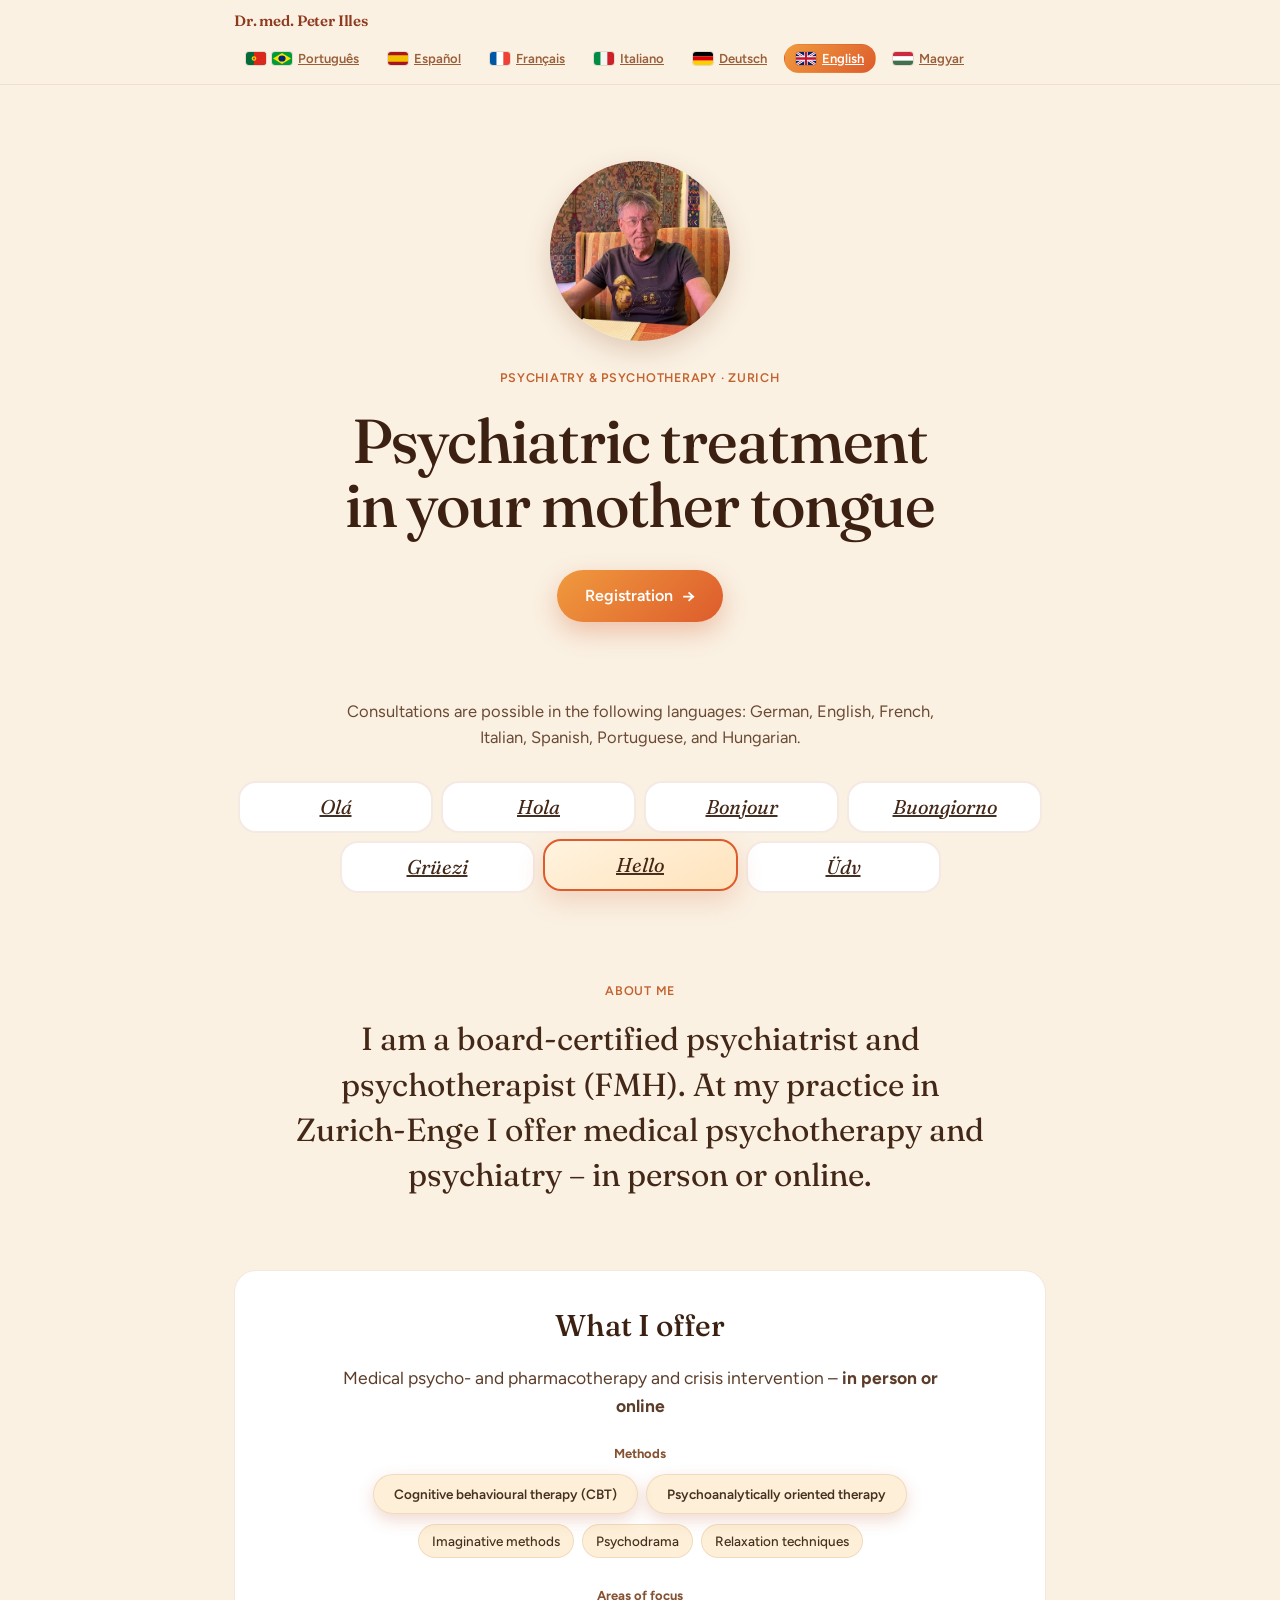
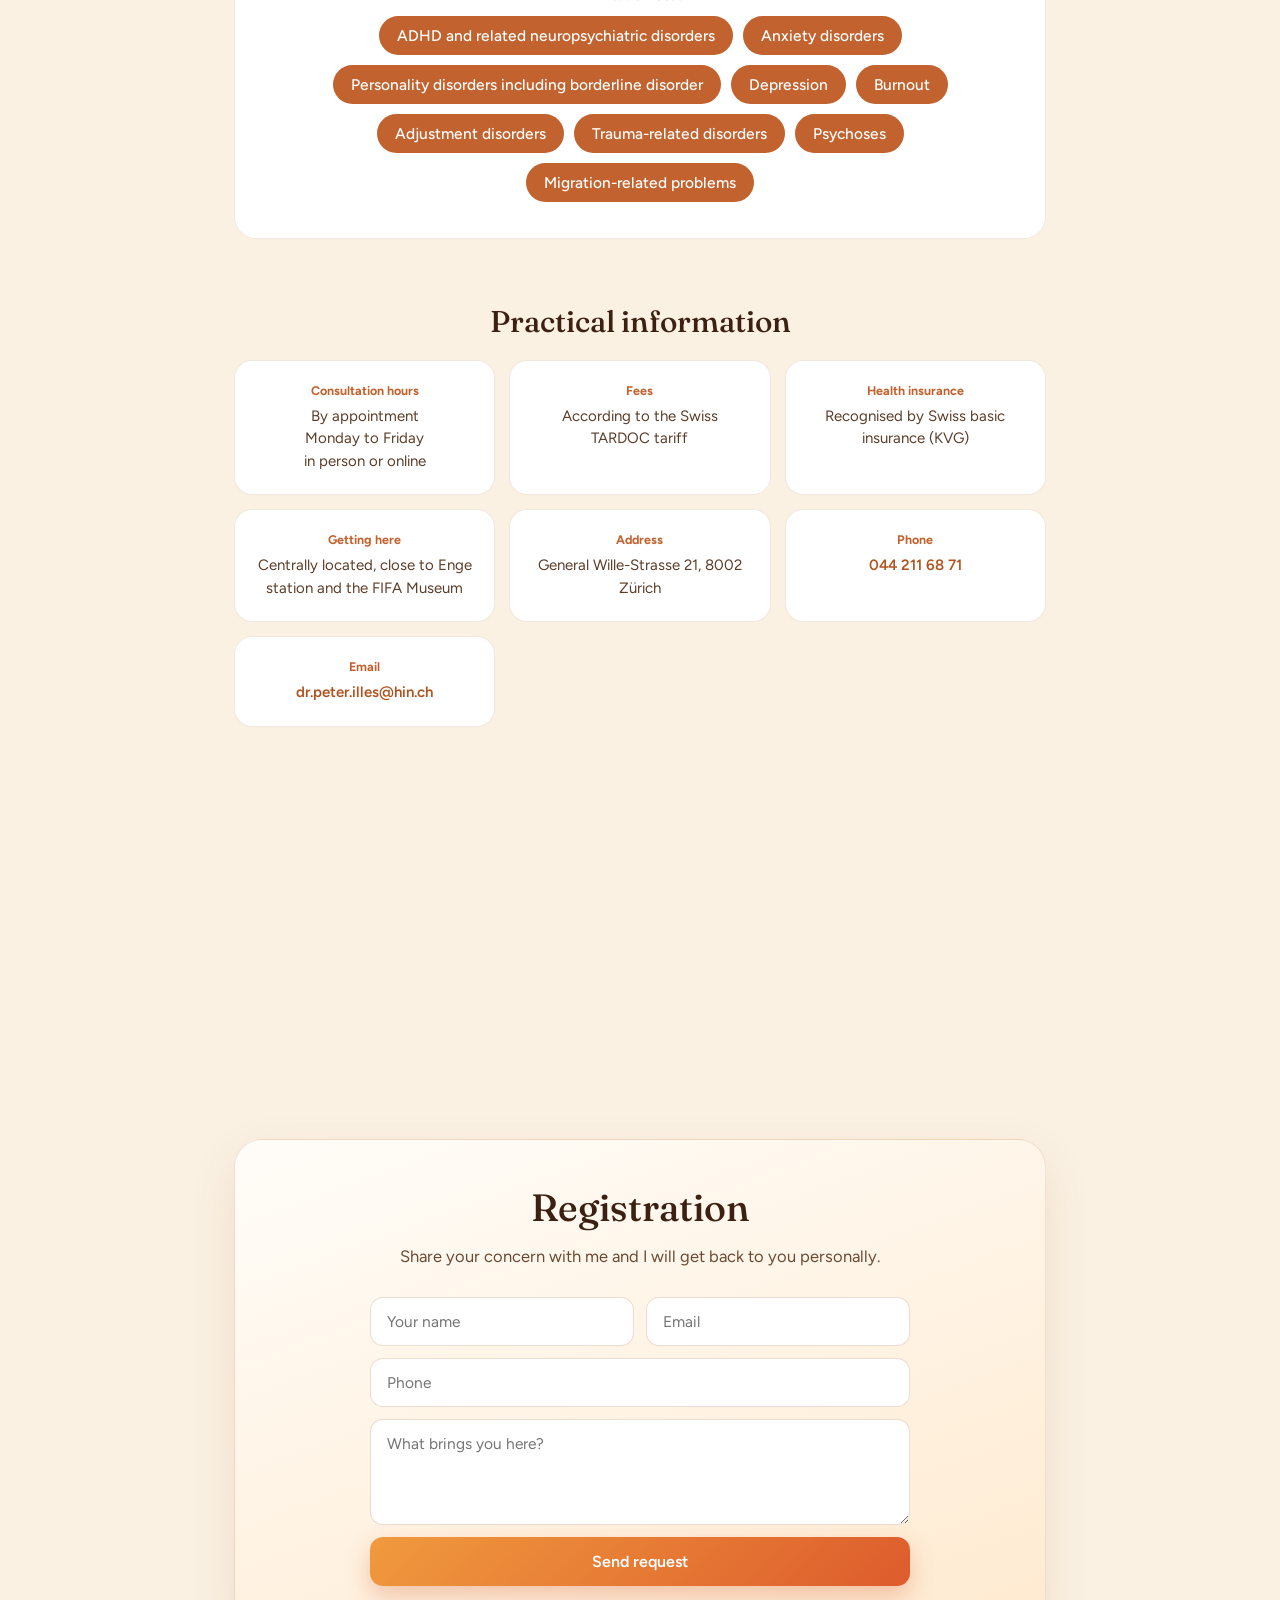
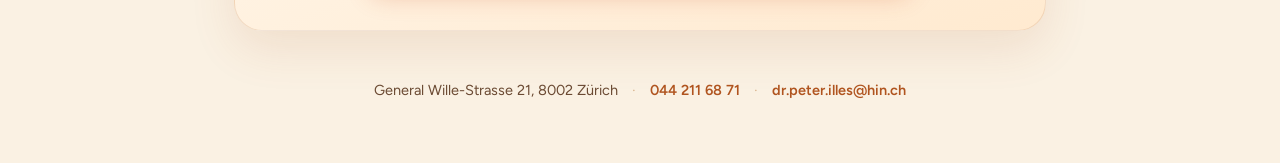
==== en/index.html @ 08ae9ef4 ""Mein Angebot" heading: use same style as "Praktische Informationen" Co-Authored-By: Claude Sonnet 5" ====
<!DOCTYPE html>
<html lang="en">
<head>
  <meta charset="utf-8">
  <meta name="viewport" content="width=device-width, initial-scale=1">
  <title>Dr. med. Peter Illes – Psychiatrist in Zurich | Psychiatry & Psychotherapy</title>
  <meta name="description" content="Dr. med. Peter Illes, board-certified psychiatrist (FMH) in Zurich. In-person or online consultations, in seven languages.">
  <meta name="robots" content="index, follow">
  <link rel="canonical" href="https://peterilles.info/en/">

  <!-- hreflang alternates -->
  <link rel="alternate" hreflang="de" href="https://peterilles.info/">
  <link rel="alternate" hreflang="en" href="https://peterilles.info/en/">
  <link rel="alternate" hreflang="fr" href="https://peterilles.info/fr/">
  <link rel="alternate" hreflang="it" href="https://peterilles.info/it/">
  <link rel="alternate" hreflang="es" href="https://peterilles.info/es/">
  <link rel="alternate" hreflang="pt" href="https://peterilles.info/pt/">
  <link rel="alternate" hreflang="hu" href="https://peterilles.info/hu/">
  <link rel="alternate" hreflang="x-default" href="https://peterilles.info/">

  <!-- Open Graph -->
  <meta property="og:type" content="website">
  <meta property="og:title" content="Dr. med. Peter Illes – Psychiatrist in Zurich">
  <meta property="og:description" content="Psychiatry & psychotherapy in 7 languages. General Wille-Strasse 21, 8002 Zurich.">
  <meta property="og:url" content="https://peterilles.info/en/">
  <meta property="og:locale" content="en_US">

  <!-- Fonts -->
  <link rel="preconnect" href="https://fonts.googleapis.com">
  <link rel="preconnect" href="https://fonts.gstatic.com" crossorigin>
  <link href="https://fonts.googleapis.com/css2?family=Figtree:wght@400;500;600;700&family=Fraunces:opsz,ital,wght@9..144,0,400;9..144,0,500;9..144,0,600;9..144,1,400&display=swap" rel="stylesheet">

  <style>@keyframes floatUp{0%{opacity:0;transform:translateY(14px)}to{opacity:1;transform:translateY(0)}}*,::after,::before{box-sizing:border-box}body{margin:0;font-family:"Figtree",system-ui,sans-serif;color:#46301f;background:#faf1e3;min-height:100vh;-webkit-font-smoothing:antialiased}::selection{background:#f6c56a;color:#4a2410}a{color:inherit}button{font-family:inherit}#nav{position:sticky;top:0;z-index:20;background:rgba(250,241,227,.86);backdrop-filter:blur(10px);border-bottom:1px solid rgba(180,110,60,.14)}#nav-inner,main{max-width:860px;margin:0 auto}#nav-inner,.pill{align-items:center}#nav-inner{padding:11px 24px;display:flex;justify-content:space-between;gap:14px;flex-wrap:wrap}#hero h1,#langs-intro h2,#nav-name{font-family:"Fraunces",Georgia,serif}#nav-name{font-weight:600;font-size:15px;color:#8e3a1e;letter-spacing:-.01em}#lang-pills{display:flex;flex-wrap:wrap;gap:5px}.pill{display:inline-flex;gap:6px;cursor:pointer;font-size:13px;font-weight:600;padding:6px 11px;border-radius:999px;border:1.5px solid transparent;transition:all .2s;background:0 0;color:#9a5e38}.pill.active{background:linear-gradient(135deg,#f09a3e,#dd5c2c);color:#fff}.pill svg{border-radius:3px;box-shadow:0 0 0 1px rgba(0,0,0,.1);flex:none}main{padding:0 24px}#hero{padding:76px 0 44px;text-align:center;animation:floatUp .7s ease both}#hero-portrait{width:180px;height:180px;border-radius:50%;object-fit:cover;object-position:center 28%;margin:0 auto 26px;display:block;box-shadow:0 10px 26px rgba(140,70,30,.22)}#hero-kicker{display:inline-block;font-size:12.5px;font-weight:600;letter-spacing:.06em;text-transform:uppercase;color:#c2622e;margin-bottom:24px}#hero h1,#langs-intro h2{font-weight:500;color:#3c2113}#hero h1{font-size:clamp(36px,5.4vw,62px);line-height:1.04;letter-spacing:-.018em;margin:0 auto 32px;max-width:15ch;text-wrap:balance}#hero-cta{display:inline-flex;align-items:center;gap:9px;background:linear-gradient(135deg,#f09a3e,#dd5c2c);color:#fff;font-weight:600;font-size:16px;text-decoration:none;padding:15px 28px;border-radius:999px;box-shadow:0 10px 26px rgba(210,90,44,.32)}#langs-section{padding:32px 0}#langs-intro{text-align:center;max-width:38em;margin:0 auto 30px}#langs-intro h2{font-size:clamp(26px,3.4vw,38px);margin:0 0 12px}#langs-intro p{font-size:16.5px;line-height:1.6;color:#6b4a33;margin:0}#lang-cards,.lang-card{display:flex;justify-content:center}#lang-cards{flex-wrap:wrap;gap:8px}.lang-card{font-family:inherit;cursor:pointer;flex-direction:column;align-items:center;gap:6px;padding:14px 6px;border-radius:18px;transition:all .22s;background:#fff;border:2px solid rgba(180,110,60,.14);width:calc(25% - 8px);min-width:110px}.lang-card.active{background:linear-gradient(155deg,#fff3df,#ffe3bc);border:2px solid #dd5c2c;box-shadow:0 10px 26px rgba(210,90,44,.2);transform:translateY(-2px)}#approach p,.lang-card-hello{font-family:"Fraunces",Georgia,serif;font-weight:400;color:#432717}.lang-card-hello{font-style:italic;font-size:20px;line-height:1}#approach{padding:48px 0;text-align:center}#approach-kicker{font-size:12.5px;font-weight:600;letter-spacing:.06em;text-transform:uppercase;color:#c2622e;margin-bottom:18px}#approach p{font-size:clamp(22px,3vw,32px);line-height:1.42;margin:0 auto;max-width:22em;text-wrap:pretty}#offer{padding:24px 0}#offer-box{background:#fff;border:1px solid rgba(180,110,60,.16);border-radius:22px;padding:36px;text-align:center}#offer-kicker{font-family:"Fraunces",Georgia,serif;font-size:clamp(22px,2.8vw,30px);font-weight:500;color:#3c2113;margin:0 0 20px}#contact-box>p,#offer-body{font-size:17.5px;line-height:1.6;color:#5c3d29;margin:0 auto 26px;max-width:34em}#methods-title{font-size:13px;font-weight:700;color:#875233;margin-bottom:13px}#methods-list{display:flex;flex-direction:column;gap:10px;align-items:center}.methods-primary-row,.methods-secondary-row{display:flex;flex-wrap:wrap;gap:8px;justify-content:center}.method-tag,.method-tag-primary{font-size:13.5px;font-weight:500;background:#f7cd8652;border:1px solid rgba(180,110,60,.16);padding:8px 13px;border-radius:999px}.method-tag-primary{font-weight:600;padding:11px 20px;box-shadow:0 6px 16px rgba(190,80,40,.22)}#focus{padding:24px 0}#focus h2{font-size:clamp(22px,2.8vw,30px);margin:0 0 18px;text-align:center}#focus-list{display:flex;flex-wrap:wrap;gap:10px;justify-content:center}.focus-tag{font-size:15.5px;font-weight:500;color:#fff;background:#c2622e;padding:10px 18px;border-radius:999px}#practical{padding:40px 0 24px}#contact-box h2,#focus h2,#practical h2{font-family:"Fraunces",Georgia,serif;font-weight:500;color:#3c2113}#practical h2{font-size:clamp(22px,2.8vw,30px);margin:0 0 20px;text-align:center}#practical-grid{display:grid;grid-template-columns:repeat(auto-fit,minmax(210px,1fr));gap:14px}.info-card{background:#fff;border:1px solid rgba(180,110,60,.16);border-radius:18px;padding:22px;text-align:center}.info-label{font-size:12.5px;font-weight:700;color:#c2622e;margin-bottom:7px}.info-value{font-size:15px;line-height:1.5;color:#5c3d29}#contact{padding:44px 0 30px;scroll-margin-top:60px}#contact-box{background:linear-gradient(160deg,#fffdf9,#ffead0);border:1px solid rgba(180,110,60,.18);border-radius:28px;padding:44px;box-shadow:0 18px 46px rgba(170,90,45,.12);text-align:center}#contact-box h2{font-size:clamp(26px,3.4vw,38px);margin:0 0 12px}#contact-box>p{font-size:16.5px;color:#6b4a33;margin:0 auto 28px;max-width:32em}#contact-form{display:grid;grid-template-columns:1fr 1fr;gap:12px;max-width:540px;margin:0 auto;text-align:left}#contact-form input,#contact-form textarea{font-family:inherit;font-size:15.5px;color:#46301f;background:#fff;border:1.5px solid rgba(180,110,60,.24);border-radius:13px;padding:14px 16px;outline:0;transition:border-color .2s}#contact-form input:focus,#contact-form textarea:focus{border-color:#dd5c2c}#contact-form input[name=phone],#contact-form textarea,#form-note{grid-column:1/-1}#contact-form textarea{resize:vertical}#contact-form button{grid-column:1/-1;font-family:inherit;font-weight:600;font-size:16px;color:#fff;background:linear-gradient(135deg,#f09a3e,#dd5c2c);border:0;border-radius:13px;padding:15px;cursor:pointer;box-shadow:0 10px 24px rgba(210,90,44,.3);transition:opacity .2s}#contact-form button:hover{opacity:.88}#form-note{font-size:12.5px;color:#a4673f;line-height:1.45;text-align:center}@media (max-width:640px){#contact-box{padding:28px 20px}#contact-form{grid-template-columns:1fr}}footer{padding:20px 0 64px;display:flex;flex-wrap:wrap;gap:14px;justify-content:center;align-items:center}footer a,footer span{font-size:14.5px;color:#6b4a33}footer .dot{color:#d8b48e}footer a{color:#b0541f;text-decoration:none;font-weight:600}#focus-title{font-family:inherit;font-size:13px;font-weight:700;color:#875233;margin:30px 0 13px}</style>

  <script type="application/ld+json">{"@context":"https://schema.org","@type":"Physician","@id":"https://peterilles.info/#physician","name":"Dr. med. Peter Illes","medicalSpecialty":"https://schema.org/Psychiatric","url":"https://peterilles.info/en/","image":"https://peterilles.info/dr-illes-portrait.webp","telephone":"+41442116871","email":"mailto:dr.peter.illes@hin.ch","address":{"@type":"PostalAddress","streetAddress":"General Wille-Strasse 21","postalCode":"8002","addressLocality":"Zürich","addressCountry":"CH"},"geo":{"@type":"GeoCoordinates","latitude":47.36374597116766,"longitude":8.529243776901245},"hasMap":"https://www.google.com/maps/search/?api=1&query=General+Wille-Strasse+21%2C+8002+Z%C3%BCrich","availableLanguage":["German","English","French","Italian","Spanish","Portuguese","Hungarian"]}</script>
</head>
<body>

<!-- STICKY NAV -->
<div id="nav">
  <div id="nav-inner">
    <div id="nav-name">Dr. med. Peter Illes</div>
    <nav id="lang-pills" aria-label="language"><a class="pill" href="/" aria-label="Deutsch"><svg width="20" height="13" xmlns="http://www.w3.org/2000/svg" preserveAspectRatio="none" viewBox="0 0 3 2"><rect y="0" width="3" height="0.667" fill="#000000"/><rect y="0.667" width="3" height="0.667" fill="#DD0000"/><rect y="1.333" width="3" height="0.667" fill="#FFCE00"/></svg> Deutsch</a><a class="pill active" href="/en/" aria-label="English"><svg width="20" height="13" xmlns="http://www.w3.org/2000/svg" preserveAspectRatio="none" viewBox="0 0 60 30"><rect width="60" height="30" fill="#012169"/><path d="M0,0 L60,30 M60,0 L0,30" stroke="#fff" stroke-width="6"/><path d="M0,0 L60,30 M60,0 L0,30" stroke="#C8102E" stroke-width="2"/><path d="M30,0 V30 M0,15 H60" stroke="#fff" stroke-width="10"/><path d="M30,0 V30 M0,15 H60" stroke="#C8102E" stroke-width="6"/></svg> English</a><a class="pill" href="/fr/" aria-label="Français"><svg width="20" height="13" xmlns="http://www.w3.org/2000/svg" preserveAspectRatio="none" viewBox="0 0 3 2"><rect x="0" width="1" height="2" fill="#0055A4"/><rect x="1" width="1" height="2" fill="#FFFFFF"/><rect x="2" width="1" height="2" fill="#EF4135"/></svg> Français</a><a class="pill" href="/it/" aria-label="Italiano"><svg width="20" height="13" xmlns="http://www.w3.org/2000/svg" preserveAspectRatio="none" viewBox="0 0 3 2"><rect x="0" width="1" height="2" fill="#008C45"/><rect x="1" width="1" height="2" fill="#F4F5F0"/><rect x="2" width="1" height="2" fill="#CD212A"/></svg> Italiano</a><a class="pill" href="/es/" aria-label="Español"><svg width="20" height="13" xmlns="http://www.w3.org/2000/svg" preserveAspectRatio="none" viewBox="0 0 3 2"><rect width="3" height="2" fill="#AA151B"/><rect y="0.5" width="3" height="1" fill="#F1BF00"/></svg> Español</a><a class="pill" href="/pt/" aria-label="Português"><svg width="20" height="13" xmlns="http://www.w3.org/2000/svg" preserveAspectRatio="none" viewBox="0 0 60 40"><rect width="60" height="40" fill="#046A38"/><rect x="24" width="36" height="40" fill="#DA291C"/><circle cx="24" cy="20" r="7" fill="#FFD100"/><circle cx="24" cy="20" r="3.2" fill="#DA291C"/></svg> Português</a><a class="pill" href="/hu/" aria-label="Magyar"><svg width="20" height="13" xmlns="http://www.w3.org/2000/svg" preserveAspectRatio="none" viewBox="0 0 3 2"><rect y="0" width="3" height="0.667" fill="#CD2A3E"/><rect y="0.667" width="3" height="0.667" fill="#FFFFFF"/><rect y="1.333" width="3" height="0.667" fill="#436F4D"/></svg> Magyar</a></nav>
  </div>
</div>

<main>
  <!-- HERO -->
  <section id="hero">
    <img id="hero-portrait" src="/dr-illes-portrait.webp" alt="Dr. med. Peter Illes" width="180" height="180" fetchpriority="high" decoding="async">
    <div id="hero-kicker">Psychiatry & Psychotherapy · Zurich</div>
    <h1 id="hero-lead">Psychiatric treatment in your mother tongue</h1>
    <a href="#contact" id="hero-cta">Registration <span style="font-size:18px">→</span></a>
  </section>

  <!-- LANGUAGE USP -->
  <section id="langs-section">
    <div id="langs-intro">
      <p id="langs-body">Consultations are possible in the following languages: German, English, French, Italian, Spanish, Portuguese, and Hungarian.</p>
    </div>
    <div id="lang-cards"><a class="lang-card" href="/" aria-label="Deutsch"><span class="lang-card-hello">Grüezi</span></a><a class="lang-card active" href="/en/" aria-label="English"><span class="lang-card-hello">Hello</span></a><a class="lang-card" href="/fr/" aria-label="Français"><span class="lang-card-hello">Bonjour</span></a><a class="lang-card" href="/it/" aria-label="Italiano"><span class="lang-card-hello">Buongiorno</span></a><a class="lang-card" href="/es/" aria-label="Español"><span class="lang-card-hello">Hola</span></a><a class="lang-card" href="/pt/" aria-label="Português"><span class="lang-card-hello">Olá</span></a><a class="lang-card" href="/hu/" aria-label="Magyar"><span class="lang-card-hello">Üdv</span></a></div>
  </section>

  <!-- APPROACH -->
  <section id="approach">
    <h2 id="approach-kicker">About me</h2>
    <p id="approach-body">I am a board-certified psychiatrist and psychotherapist (FMH). At my practice in Zurich-Enge I offer medical psychotherapy and psychiatry – in person or online.</p>
  </section>

  <!-- OFFER -->
  <section id="offer">
    <div id="offer-box">
      <h2 id="offer-kicker">What I offer</h2>
      <p id="offer-body">Medical psycho- and pharmacotherapy and crisis intervention – <strong>in person or online</strong></p>
      <div id="methods-title">Methods</div>
      <div id="methods-list"><div class="methods-primary-row"><span class="method-tag-primary">Cognitive behavioural therapy (CBT)</span><span class="method-tag-primary">Psychoanalytically oriented therapy</span></div><div class="methods-secondary-row"><span class="method-tag">Imaginative methods</span><span class="method-tag">Psychodrama</span><span class="method-tag">Relaxation techniques</span></div></div>
      <h3 id="focus-title">Areas of focus</h3>
      <div id="focus-list"><span class="focus-tag">ADHD and related neuropsychiatric disorders</span><span class="focus-tag">Anxiety disorders</span><span class="focus-tag">Personality disorders including borderline disorder</span><span class="focus-tag">Depression</span><span class="focus-tag">Burnout</span><span class="focus-tag">Adjustment disorders</span><span class="focus-tag">Trauma-related disorders</span><span class="focus-tag">Psychoses</span><span class="focus-tag">Migration-related problems</span></div>
    </div>
  </section>

  <!-- PRACTICAL -->
  <section id="practical">
    <h2 id="practical-title">Practical information</h2>
    <div id="practical-grid">
      <div class="info-card"><div class="info-label" id="hours-label">Consultation hours</div><div class="info-value" id="hours-value">By appointment<br>Monday to Friday<br>in person or online</div></div>
      <div class="info-card"><div class="info-label" id="fees-label">Fees</div><div class="info-value" id="fees-value">According to the Swiss TARDOC tariff</div></div>
      <div class="info-card"><div class="info-label" id="insurance-label">Health insurance</div><div class="info-value" id="insurance-value">Recognised by Swiss basic insurance (KVG)</div></div>
      <div class="info-card"><div class="info-label" id="access-label">Getting here</div><div class="info-value" id="access-value">Centrally located, close to Enge station and the FIFA Museum</div></div>
      <div class="info-card"><div class="info-label" id="address-label">Address</div><div class="info-value" id="address-value">General Wille-Strasse 21, 8002 Zürich</div></div>
      <div class="info-card"><div class="info-label" id="tel-label">Phone</div><div class="info-value"><a href="tel:+41442116871" style="color:#B0541F;font-weight:600;text-decoration:none;">044 211 68 71</a></div></div>
      <div class="info-card"><div class="info-label" id="email-label">Email</div><div class="info-value"><a href="mailto:dr.peter.illes@hin.ch" style="color:#B0541F;font-weight:600;text-decoration:none;">dr.peter.illes@hin.ch</a></div></div>
    </div>
    <div id="maps-container">
      <iframe
        src="https://www.google.com/maps/embed?pb=!1m18!1m12!1m3!1d2703.6177281093!2d8.529243776901244!3d47.36374597116766!2m3!1f0!2f0!3f0!3m2!1i1024!2i768!4f13.1!3m3!1m2!1s0x479aa0b48cf09d8b%3A0x2b2e5c6c2d6b8e2a!2sGeneral+Wille-Strasse+21%2C+8002+Z%C3%BCrich!5e0!3m2!1sde!2sch!4v1700000000000!5m2!1sde!2sch"
        width="100%" height="320" style="border:0; border-radius:18px; margin-top:20px;" allowfullscreen="" loading="lazy" referrerpolicy="no-referrer-when-downgrade">
      </iframe>
    </div>
  </section>

  <!-- CONTACT -->
  <section id="contact">
    <div id="contact-box">
      <h2 id="contact-title">Registration</h2>
      <p id="contact-body">Share your concern with me and I will get back to you personally.</p>
      <form id="contact-form">
        <input name="name" required id="f-name" placeholder="Your name">
        <input name="email" type="email" required id="f-email" placeholder="Email">
        <input name="phone" id="f-phone" placeholder="Phone">
        <textarea name="concern" rows="4" id="f-concern" placeholder="What brings you here?"></textarea>
        <button type="submit" id="f-submit">Send request</button>
      </form>
      <div id="form-thanks" style="display:none; padding:24px 0; font-family:'Fraunces',Georgia,serif; font-size:22px; color:#3C2113; font-weight:500;"></div>
    </div>
  </section>

  <!-- FOOTER -->
  <footer>
    <span>General Wille-Strasse 21, 8002 Zürich</span>
    <span class="dot">·</span>
    <a href="tel:+41442116871">044 211 68 71</a>
    <span class="dot">·</span>
    <a href="mailto:dr.peter.illes@hin.ch">dr.peter.illes@hin.ch</a>
  </footer>
</main>

<script>const contact={name:"Dr. med. Peter Illes",address1:"General Wille-Strasse 21",address2:"8002 Zürich",tel:"044 211 68 71",email:"dr.peter.illes@hin.ch"},langs=[{code:"pt",label:"Português",hello:"Olá",extraFlag:"pt-br"},{code:"es",label:"Español",hello:"Hola"},{code:"fr",label:"Français",hello:"Bonjour"},{code:"it",label:"Italiano",hello:"Buongiorno"},{code:"de",label:"Deutsch",hello:"Grüezi"},{code:"en",label:"English",hello:"Hello"},{code:"hu",label:"Magyar",hello:"Üdv"}],langUrls={de:"/",en:"/en/",fr:"/fr/",it:"/it/",es:"/es/",pt:"/pt/",hu:"/hu/"},t={pt:{kicker:"Psiquiatria & Psicoterapia · Zurique",heroLead:"Tratamento psiquiátrico na sua língua materna",langsBody:"As consultas são possíveis nas seguintes línguas: alemão, inglês, francês, italiano, espanhol, português e húngaro.",approachTitle:"Sobre mim",approachBody:"Sou médico especialista FMH em psiquiatria e psicoterapia. No meu consultório em Zurique-Enge ofereço psicoterapia médica e psiquiatria – presencialmente ou online.",offerTitle:"O que ofereço",offerBody:"Psicoterapia médica, farmacoterapia e intervenção em crise – <strong>presencialmente ou online</strong>",methodsTitle:"Métodos",methodsPrimary:["Terapia cognitivo-comportamental (TCC)","Terapia de orientação psicanalítica"],methods:["Métodos imaginativos","Psicodrama","Técnicas de relaxamento"],focusTitle:"Áreas de foco",focus:["PHDA e perturbações neuropsiquiátricas relacionadas","Perturbações de ansiedade","Perturbações de personalidade incluindo perturbação borderline","Depressão","Burnout","Perturbações de adaptação","Perturbações relacionadas com trauma","Psicoses","Problemas relacionados com a migração"],practicalTitle:"Informações práticas",hoursLabel:"Horário de consulta",hoursValue:"Mediante marcação<br>segunda a sexta-feira<br>presencialmente ou online",feesLabel:"Honorários",feesValue:"Segundo a tarifa suíça TARDOC",insuranceLabel:"Seguro de saúde",insuranceValue:"Reconhecido pelo seguro básico suíço (LAMal/KVG)",accessLabel:"Como chegar",accessValue:"Localização central, perto da estação de Enge e do Museu FIFA",addressLabel:"Endereço",addressValue:"General Wille-Strasse 21, 8002 Zürich",contactTitle:"Inscrição",contactBody:"Partilhe comigo a sua situação e responderei pessoalmente.",telLabel:"Telefone",emailLabel:"E-mail",fName:"O seu nome",fEmail:"E-mail",fPhone:"Telefone",fConcern:"O que o traz aqui?",fSubmit:"Enviar pedido",fThanks:"Obrigado! Responderei pessoalmente em breve."},es:{kicker:"Psiquiatría & Psicoterapia · Zúrich",heroLead:"Tratamiento psiquiátrico en su lengua materna",langsBody:"Las consultas son posibles en los siguientes idiomas: alemán, inglés, francés, italiano, español, portugués y húngaro.",approachTitle:"Sobre mí",approachBody:"Soy médico especialista FMH en psiquiatría y psicoterapia. En mi consulta en Zúrich-Enge ofrezco psicoterapia médica y psiquiatría, de forma presencial o en línea.",offerTitle:"Lo que ofrezco",offerBody:"Psicoterapia médica, farmacoterapia e intervención en crisis – <strong>en consulta o en línea</strong>",methodsTitle:"Métodos",methodsPrimary:["Terapia cognitivo-conductual (TCC)","Terapia de orientación psicoanalítica"],methods:["Métodos imaginativos","Psicodrama","Técnicas de relajación"],focusTitle:"Áreas de enfoque",focus:["TDAH y trastornos neuropsiquiátricos relacionados","Trastornos de ansiedad","Trastornos de personalidad incluido el trastorno límite","Depresión","Burnout","Trastornos adaptativos","Trastornos relacionados con el trauma","Psicosis","Problemas relacionados con la migración"],practicalTitle:"Información práctica",hoursLabel:"Horario de consulta",hoursValue:"Con cita previa<br>lunes a viernes<br>en consulta o en línea",feesLabel:"Honorarios",feesValue:"Según la tarifa suiza TARDOC",insuranceLabel:"Seguro médico",insuranceValue:"Reconocido por el seguro básico suizo (LAMal/KVG)",accessLabel:"Cómo llegar",accessValue:"Ubicación céntrica, cerca de la estación de Enge y del Museo FIFA",addressLabel:"Dirección",addressValue:"General Wille-Strasse 21, 8002 Zürich",contactTitle:"Inscripción",contactBody:"Comparta conmigo su consulta y le responderé personalmente.",telLabel:"Teléfono",emailLabel:"Correo electrónico",fName:"Tu nombre",fEmail:"Correo electrónico",fPhone:"Teléfono",fConcern:"¿Qué le trae aquí?",fSubmit:"Enviar solicitud",fThanks:"¡Gracias! Le responderé personalmente en breve."},fr:{kicker:"Psychiatrie & Psychothérapie · Zurich",heroLead:"Traitement psychiatrique dans votre langue maternelle",langsBody:"Les consultations sont possibles dans les langues suivantes : allemand, anglais, français, italien, espagnol, portugais et hongrois.",approachTitle:"À propos de moi",approachBody:"Je suis médecin spécialiste FMH en psychiatrie et psychothérapie. Dans mon cabinet à Zurich-Enge, je propose de la psychothérapie médicale et de la psychiatrie – en cabinet ou en ligne.",offerTitle:"Ce que je propose",offerBody:"Psychothérapie médicale, pharmacothérapie et intervention de crise – <strong>en cabinet ou en ligne</strong>",methodsTitle:"Méthodes",methodsPrimary:["Thérapie cognitivo-comportementale (TCC)","Thérapie d'orientation psychanalytique"],methods:["Méthodes imaginatives","Psychodrame","Techniques de relaxation"],focusTitle:"Domaines de spécialité",focus:["TDAH et troubles neuropsychiatriques associés","Troubles anxieux","Troubles de la personnalité dont trouble borderline","Dépression","Burn-out","Troubles de l'adaptation","Troubles liés au trauma","Psychoses","Problèmes liés à la migration"],practicalTitle:"Informations pratiques",hoursLabel:"Heures de consultation",hoursValue:"Sur rendez-vous<br>du lundi au vendredi<br>en cabinet ou en ligne",feesLabel:"Honoraires",feesValue:"Selon le tarif suisse TARDOC",insuranceLabel:"Assurance maladie",insuranceValue:"Reconnu par l'assurance de base suisse (LAMal/KVG)",accessLabel:"Accès",accessValue:"Situation centrale, à proximité de la gare d'Enge et du Musée FIFA",addressLabel:"Adresse",addressValue:"General Wille-Strasse 21, 8002 Zürich",contactTitle:"Inscription",contactBody:"Faites-moi part de votre demande et je vous répondrai personnellement.",telLabel:"Téléphone",emailLabel:"E-mail",fName:"Votre nom",fEmail:"E-mail",fPhone:"Téléphone",fConcern:"Qu'est-ce qui vous amène ?",fSubmit:"Envoyer la demande",fThanks:"Merci ! Je vous répondrai personnellement dans les meilleurs délais."},it:{kicker:"Psichiatria & Psicoterapia · Zurigo",heroLead:"Trattamento psichiatrico nella sua lingua madre",langsBody:"Le consultazioni sono possibili nelle seguenti lingue: tedesco, inglese, francese, italiano, spagnolo, portoghese e ungherese.",approachTitle:"Chi sono",approachBody:"Sono medico specialista FMH in psichiatria e psicoterapia. Nel mio studio a Zurigo-Enge offro psicoterapia medica e psichiatria – in studio o online.",offerTitle:"Cosa offro",offerBody:"Psicoterapia medica, farmacoterapia e intervento in situazioni di crisi – <strong>in studio o online</strong>",methodsTitle:"Metodi",methodsPrimary:["Terapia cognitivo-comportamentale (TCC)","Terapia a orientamento psicoanalitico"],methods:["Metodi immaginativi","Psicodramma","Tecniche di rilassamento"],focusTitle:"Aree di specializzazione",focus:["ADHD e disturbi neuropsichiatrici correlati","Disturbi d'ansia","Disturbi di personalità incluso il disturbo borderline","Depressione","Burnout","Disturbi dell'adattamento","Disturbi correlati al trauma","Psicosi","Problemi legati alla migrazione"],practicalTitle:"Informazioni pratiche",hoursLabel:"Orari di consultazione",hoursValue:"Su appuntamento<br>dal lunedì al venerdì<br>in studio o online",feesLabel:"Onorari",feesValue:"Secondo la tariffa svizzera TARDOC",insuranceLabel:"Assicurazione",insuranceValue:"Riconosciuto dall'assicurazione di base svizzera (LAMal/KVG)",accessLabel:"Come arrivare",accessValue:"Posizione centrale, vicino alla stazione di Enge e al Museo FIFA",addressLabel:"Indirizzo",addressValue:"General Wille-Strasse 21, 8002 Zürich",contactTitle:"Iscrizione",contactBody:"Mi comunichi la sua richiesta e le risponderò personalmente.",telLabel:"Telefono",emailLabel:"E-mail",fName:"Il tuo nome",fEmail:"E-mail",fPhone:"Telefono",fConcern:"Cosa la porta qui?",fSubmit:"Invia richiesta",fThanks:"Grazie! Le risponderò personalmente a breve."},de:{kicker:"Psychiatrie & Psychotherapie · Zürich",heroLead:"Psychiatrische Behandlung in Ihrer Muttersprache",langsBody:"Konsultationen sind in folgenden Sprachen möglich: Deutsch, Englisch, Französisch, Italienisch, Spanisch, Portugiesisch und Ungarisch.",approachTitle:"Über mich",approachBody:"Ich bin Facharzt FMH für Psychiatrie und Psychotherapie. In meiner Praxis in Zürich-Enge biete ich ärztliche Psychotherapie und Psychiatrie an – vor Ort oder online.",offerTitle:"Mein Angebot",offerBody:"Ärztliche Psycho- und Pharmakotherapie sowie Krisenintervention – <strong>vor Ort oder Online</strong>",methodsTitle:"Methoden",methodsPrimary:["Kognitive Verhaltenstherapie (KVT)","Psychoanalytisch-orientierte Therapie"],methods:["Imaginative Verfahren","Psychodrama","Entspannungsverfahren"],focusTitle:"Schwerpunkte",focus:["ADHS und verwandte neuropsychiatrische Störungen","Angststörungen","Persönlichkeitsstörungen einschliesslich Borderline-Störung","Depressionen","Burn-out","Anpassungsstörungen","Traumafolgestörungen","Psychosen","Migrationsprobleme"],practicalTitle:"Praktische Informationen",hoursLabel:"Sprechzeiten",hoursValue:"Nach Vereinbarung<br>Montag bis Freitag<br>Vor Ort oder Online",feesLabel:"Honorar",feesValue:"Nach schweizerischem TARDOC-Tarif",insuranceLabel:"Krankenversicherung",insuranceValue:"Anerkannt durch die schweizerische Grundversicherung (KVG)",accessLabel:"Anfahrt",accessValue:"Zentral gelegen, unweit des Bahnhofs Enge und des FIFA-Museums",addressLabel:"Adresse",addressValue:"General Wille-Strasse 21, 8002 Zürich",contactTitle:"Anmeldung",contactBody:"Teilen Sie mir Ihr Anliegen, und ich melde mich persönlich bei Ihnen.",telLabel:"Telefon",emailLabel:"E-Mail",fName:"Ihr Name",fEmail:"E-Mail",fPhone:"Telefon",fConcern:"Was führt Sie zu mir?",fSubmit:"Anfrage senden",fThanks:"Danke! Ich melde mich zeitnah bei Ihnen."},en:{kicker:"Psychiatry & Psychotherapy · Zurich",heroLead:"Psychiatric treatment in your mother tongue",langsBody:"Consultations are possible in the following languages: German, English, French, Italian, Spanish, Portuguese, and Hungarian.",approachTitle:"About me",approachBody:"I am a board-certified psychiatrist and psychotherapist (FMH). At my practice in Zurich-Enge I offer medical psychotherapy and psychiatry – in person or online.",offerTitle:"What I offer",offerBody:"Medical psycho- and pharmacotherapy and crisis intervention – <strong>in person or online</strong>",methodsTitle:"Methods",methodsPrimary:["Cognitive behavioural therapy (CBT)","Psychoanalytically oriented therapy"],methods:["Imaginative methods","Psychodrama","Relaxation techniques"],focusTitle:"Areas of focus",focus:["ADHD and related neuropsychiatric disorders","Anxiety disorders","Personality disorders including borderline disorder","Depression","Burnout","Adjustment disorders","Trauma-related disorders","Psychoses","Migration-related problems"],practicalTitle:"Practical information",hoursLabel:"Consultation hours",hoursValue:"By appointment<br>Monday to Friday<br>in person or online",feesLabel:"Fees",feesValue:"According to the Swiss TARDOC tariff",insuranceLabel:"Health insurance",insuranceValue:"Recognised by Swiss basic insurance (KVG)",accessLabel:"Getting here",accessValue:"Centrally located, close to Enge station and the FIFA Museum",addressLabel:"Address",addressValue:"General Wille-Strasse 21, 8002 Zürich",contactTitle:"Registration",contactBody:"Share your concern with me and I will get back to you personally.",telLabel:"Phone",emailLabel:"Email",fName:"Your name",fEmail:"Email",fPhone:"Phone",fConcern:"What brings you here?",fSubmit:"Send request",fThanks:"Thank you! I will get back to you personally shortly."},hu:{kicker:"Pszichiátria & Pszichoterápia · Zürich",heroLead:"Pszichiátriai kezelés az anyanyelvén",langsBody:"A konzultációk az alábbi nyelveken lehetségesek: német, angol, francia, olasz, spanyol, portugál és magyar.",approachTitle:"Rólam",approachBody:"FMH-szakorvos vagyok pszichiátria és pszichoterápia területén. Zürich-Enge-i rendelőmben orvosi pszichoterápiát és pszichiátriát kínálok – személyesen vagy online.",offerTitle:"Amit nyújtok",offerBody:"Orvosi pszicho- és farmakoterápia, valamint krízisintervenció – <strong>személyesen vagy online</strong>",methodsTitle:"Módszerek",methodsPrimary:["Kognitív viselkedésterápia (KVT)","Pszichoanalitikusan orientált terápia"],methods:["Imaginatív eljárások","Pszichodráma","Relaxációs technikák"],focusTitle:"Fő területek",focus:["ADHD és kapcsolódó neuropszichiátriai zavarok","Szorongásos zavarok","Személyiségzavarok, beleértve a borderline zavart","Depresszió","Kiégés (burnout)","Alkalmazkodási zavarok","Traumával összefüggő zavarok","Pszichózisok","Migrációval összefüggő problémák"],practicalTitle:"Gyakorlati tudnivalók",hoursLabel:"Rendelési idő",hoursValue:"Előzetes egyeztetés alapján<br>hétfőtől péntekig<br>személyesen vagy online",feesLabel:"Honorárium",feesValue:"A svájci TARDOC tarifa szerint",insuranceLabel:"Egészségbiztosítás",insuranceValue:"A svájci alapbiztosítás (KVG) által elismert",accessLabel:"Megközelítés",accessValue:"Központi elhelyezkedés, az Enge állomás és a FIFA Múzeum közelében",addressLabel:"Cím",addressValue:"General Wille-Strasse 21, 8002 Zürich",contactTitle:"Bejelentkezés",contactBody:"Ossza meg velem az ügyét, és személyesen válaszolok.",telLabel:"Telefon",emailLabel:"E-mail",fName:"Az Ön neve",fEmail:"E-mail",fPhone:"Telefon",fConcern:"Mi hozta ide?",fSubmit:"Kérés elküldése",fThanks:"Köszönöm! Hamarosan személyesen jelentkezem."}};function flagSVG(e){const a='width="20" height="13" xmlns="http://www.w3.org/2000/svg" preserveAspectRatio="none"',t=(e,t,n)=>`<svg ${a} viewBox="0 0 3 2"><rect x="0" width="1" height="2" fill="${e}"/><rect x="1" width="1" height="2" fill="${t}"/><rect x="2" width="1" height="2" fill="${n}"/></svg>`,n=(e,t,n)=>`<svg ${a} viewBox="0 0 3 2"><rect y="0" width="3" height="0.667" fill="${e}"/><rect y="0.667" width="3" height="0.667" fill="${t}"/><rect y="1.333" width="3" height="0.667" fill="${n}"/></svg>`;switch(e){case"fr":return t("#0055A4","#FFFFFF","#EF4135");case"it":return t("#008C45","#F4F5F0","#CD212A");case"de":return n("#000000","#DD0000","#FFCE00");case"hu":return n("#CD2A3E","#FFFFFF","#436F4D");case"es":return`<svg ${a} viewBox="0 0 3 2"><rect width="3" height="2" fill="#AA151B"/><rect y="0.5" width="3" height="1" fill="#F1BF00"/></svg>`;case"pt":return`<svg ${a} viewBox="0 0 60 40"><rect width="60" height="40" fill="#046A38"/><rect x="24" width="36" height="40" fill="#DA291C"/><circle cx="24" cy="20" r="7" fill="#FFD100"/><circle cx="24" cy="20" r="3.2" fill="#DA291C"/></svg>`;case"pt-br":return`<svg ${a} viewBox="0 0 4 3"><rect width="4" height="3" fill="#009C3B"/><polygon points="2,0.25 3.8,1.5 2,2.75 0.2,1.5" fill="#FFDF00"/><circle cx="2" cy="1.5" r="0.72" fill="#002776"/></svg>`;case"en":return`<svg ${a} viewBox="0 0 60 30"><rect width="60" height="30" fill="#012169"/><path d="M0,0 L60,30 M60,0 L0,30" stroke="#fff" stroke-width="6"/><path d="M0,0 L60,30 M60,0 L0,30" stroke="#C8102E" stroke-width="2"/><path d="M30,0 V30 M0,15 H60" stroke="#fff" stroke-width="10"/><path d="M30,0 V30 M0,15 H60" stroke="#C8102E" stroke-width="6"/></svg>`;default:return""}}let currentLang="en";function render(e){currentLang=e;try{localStorage.setItem("illes_lang",e)}catch(e){}const a=t[e];document.documentElement.lang=e,document.getElementById("lang-pills").innerHTML=langs.map(a=>`<a class="pill${a.code===e?" active":""}" href="${langUrls[a.code]}" aria-label="${a.label}">\n      ${flagSVG(a.code)}${a.extraFlag?" "+flagSVG(a.extraFlag):""} ${a.label}\n    </a>`).join(""),document.getElementById("hero-kicker").textContent=a.kicker,document.getElementById("hero-lead").textContent=a.heroLead;const n=document.getElementById("hero-cta");n.textContent=a.contactTitle,n.insertAdjacentHTML("beforeend",' <span style="font-size:18px">→</span>'),document.getElementById("langs-body").textContent=a.langsBody,document.getElementById("lang-cards").innerHTML=langs.map(a=>`<a class="lang-card${a.code===e?" active":""}" href="${langUrls[a.code]}" aria-label="${a.label}">\n      <span class="lang-card-hello">${a.hello}</span>\n    </a>`).join(""),document.getElementById("approach-kicker").textContent=a.approachTitle,document.getElementById("approach-body").textContent=a.approachBody,document.getElementById("offer-kicker").textContent=a.offerTitle,document.getElementById("offer-body").innerHTML=a.offerBody,document.getElementById("methods-title").textContent=a.methodsTitle,document.getElementById("methods-list").innerHTML='<div class="methods-primary-row">'+(a.methodsPrimary||[]).map(e=>`<span class="method-tag-primary">${e}</span>`).join("")+'</div><div class="methods-secondary-row">'+(a.methods||[]).map(e=>`<span class="method-tag">${e}</span>`).join("")+"</div>",document.getElementById("focus-title").textContent=a.focusTitle,document.getElementById("focus-list").innerHTML=a.focus.map(e=>`<span class="focus-tag">${e}</span>`).join(""),document.getElementById("practical-title").textContent=a.practicalTitle,document.getElementById("hours-label").textContent=a.hoursLabel,document.getElementById("hours-value").innerHTML=a.hoursValue,document.getElementById("fees-label").textContent=a.feesLabel,document.getElementById("fees-value").textContent=a.feesValue,document.getElementById("insurance-label").textContent=a.insuranceLabel,document.getElementById("insurance-value").textContent=a.insuranceValue,document.getElementById("access-label").textContent=a.accessLabel,document.getElementById("access-value").textContent=a.accessValue,document.getElementById("address-label").textContent=a.addressLabel,document.getElementById("address-value").textContent=a.addressValue,document.getElementById("tel-label").textContent=a.telLabel,document.getElementById("email-label").textContent=a.emailLabel,document.getElementById("contact-title").textContent=a.contactTitle,document.getElementById("contact-body").textContent=a.contactBody,document.getElementById("f-name").placeholder=a.fName,document.getElementById("f-email").placeholder=a.fEmail,document.getElementById("f-phone").placeholder=a.fPhone,document.getElementById("f-concern").placeholder=a.fConcern,document.getElementById("f-submit").textContent=a.fSubmit}document.getElementById("contact-form").addEventListener("submit",function(e){e.preventDefault();const a=t[currentLang],n=e.target,o=n.querySelector("#f-name").value,s=n.querySelector("#f-email").value,i=n.querySelector("#f-phone").value,r=n.querySelector("#f-concern").value,l=encodeURIComponent(a.contactTitle+(o?" – "+o:""));let c="";o&&(c+="Name: "+o+"\n"),s&&(c+="E-Mail: "+s+"\n"),i&&(c+="Tel: "+i+"\n"),r&&(c+="\n"+r),window.location.href="mailto:dr.peter.illes@hin.ch?subject="+l+"&body="+encodeURIComponent(c),n.style.display="none";const d=document.getElementById("form-thanks");d.textContent=a.fThanks,d.style.display="block"}),render(currentLang);</script>
</body>
</html>
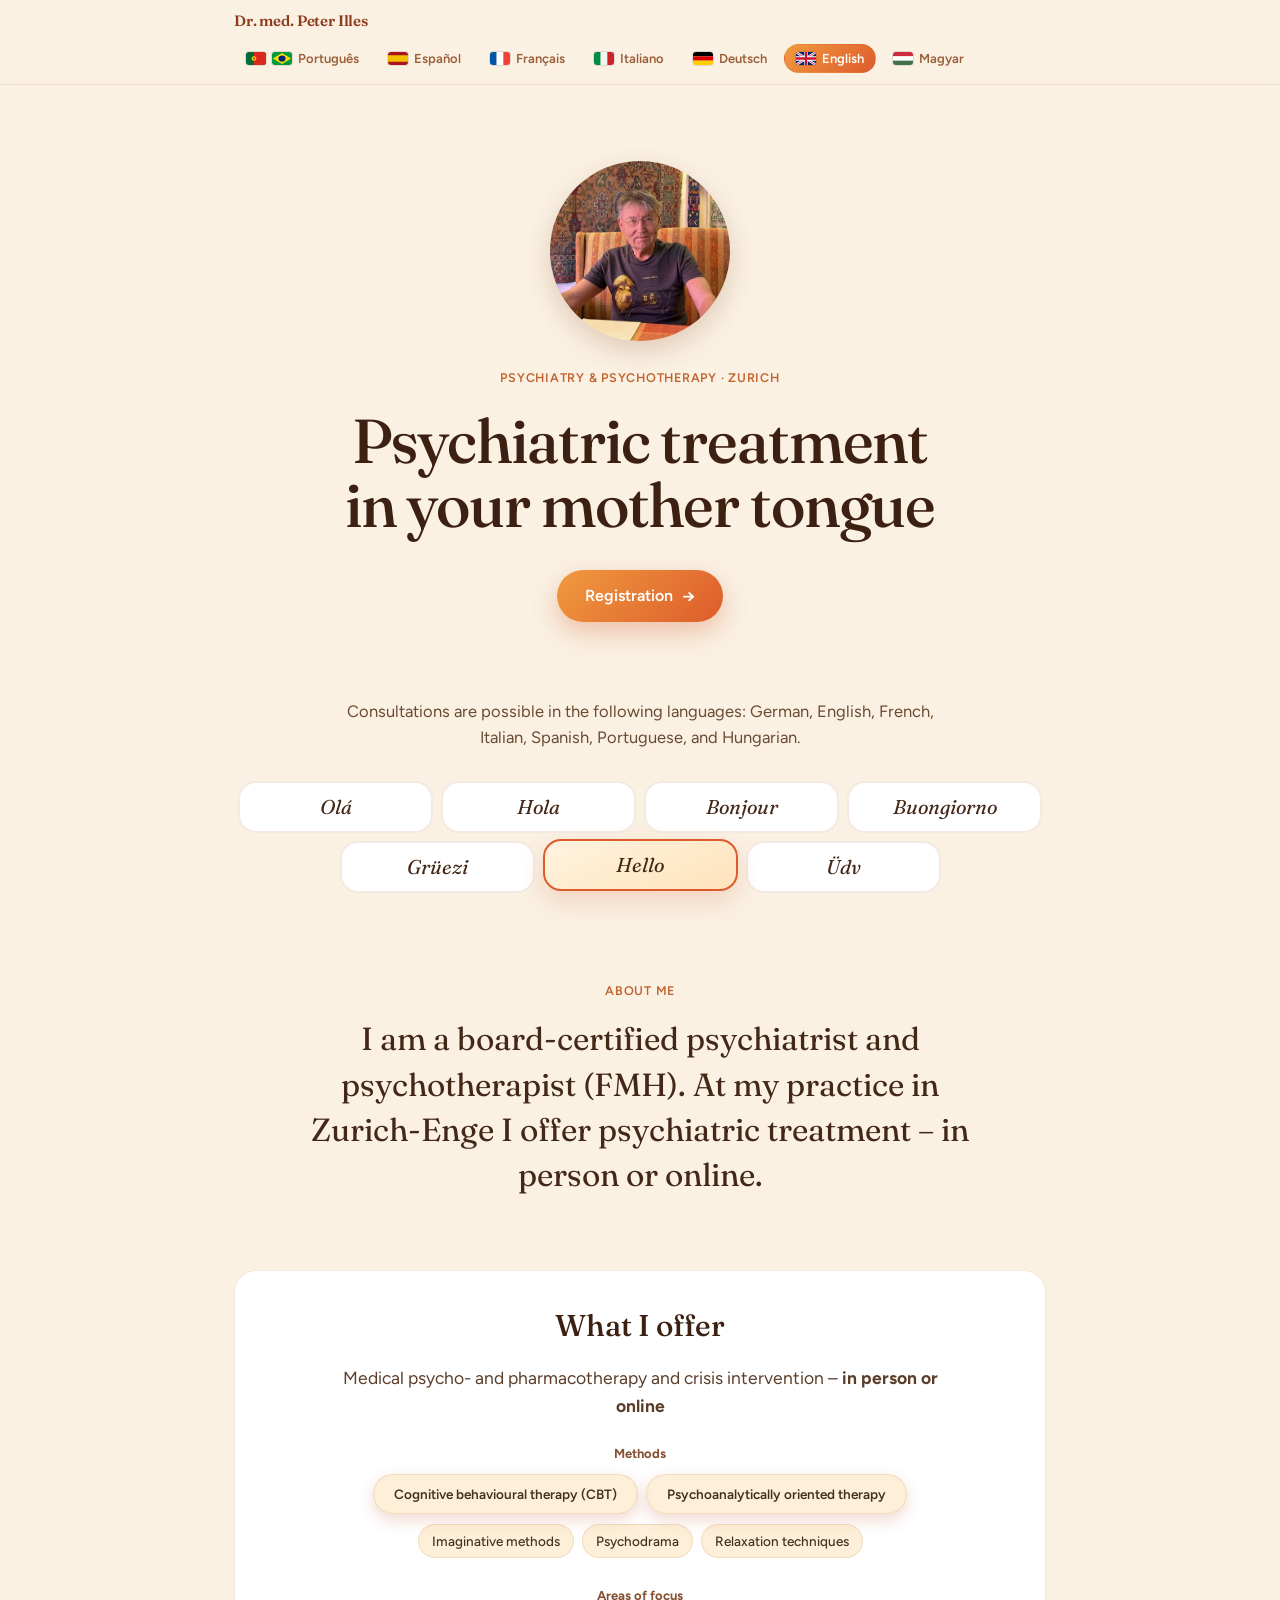
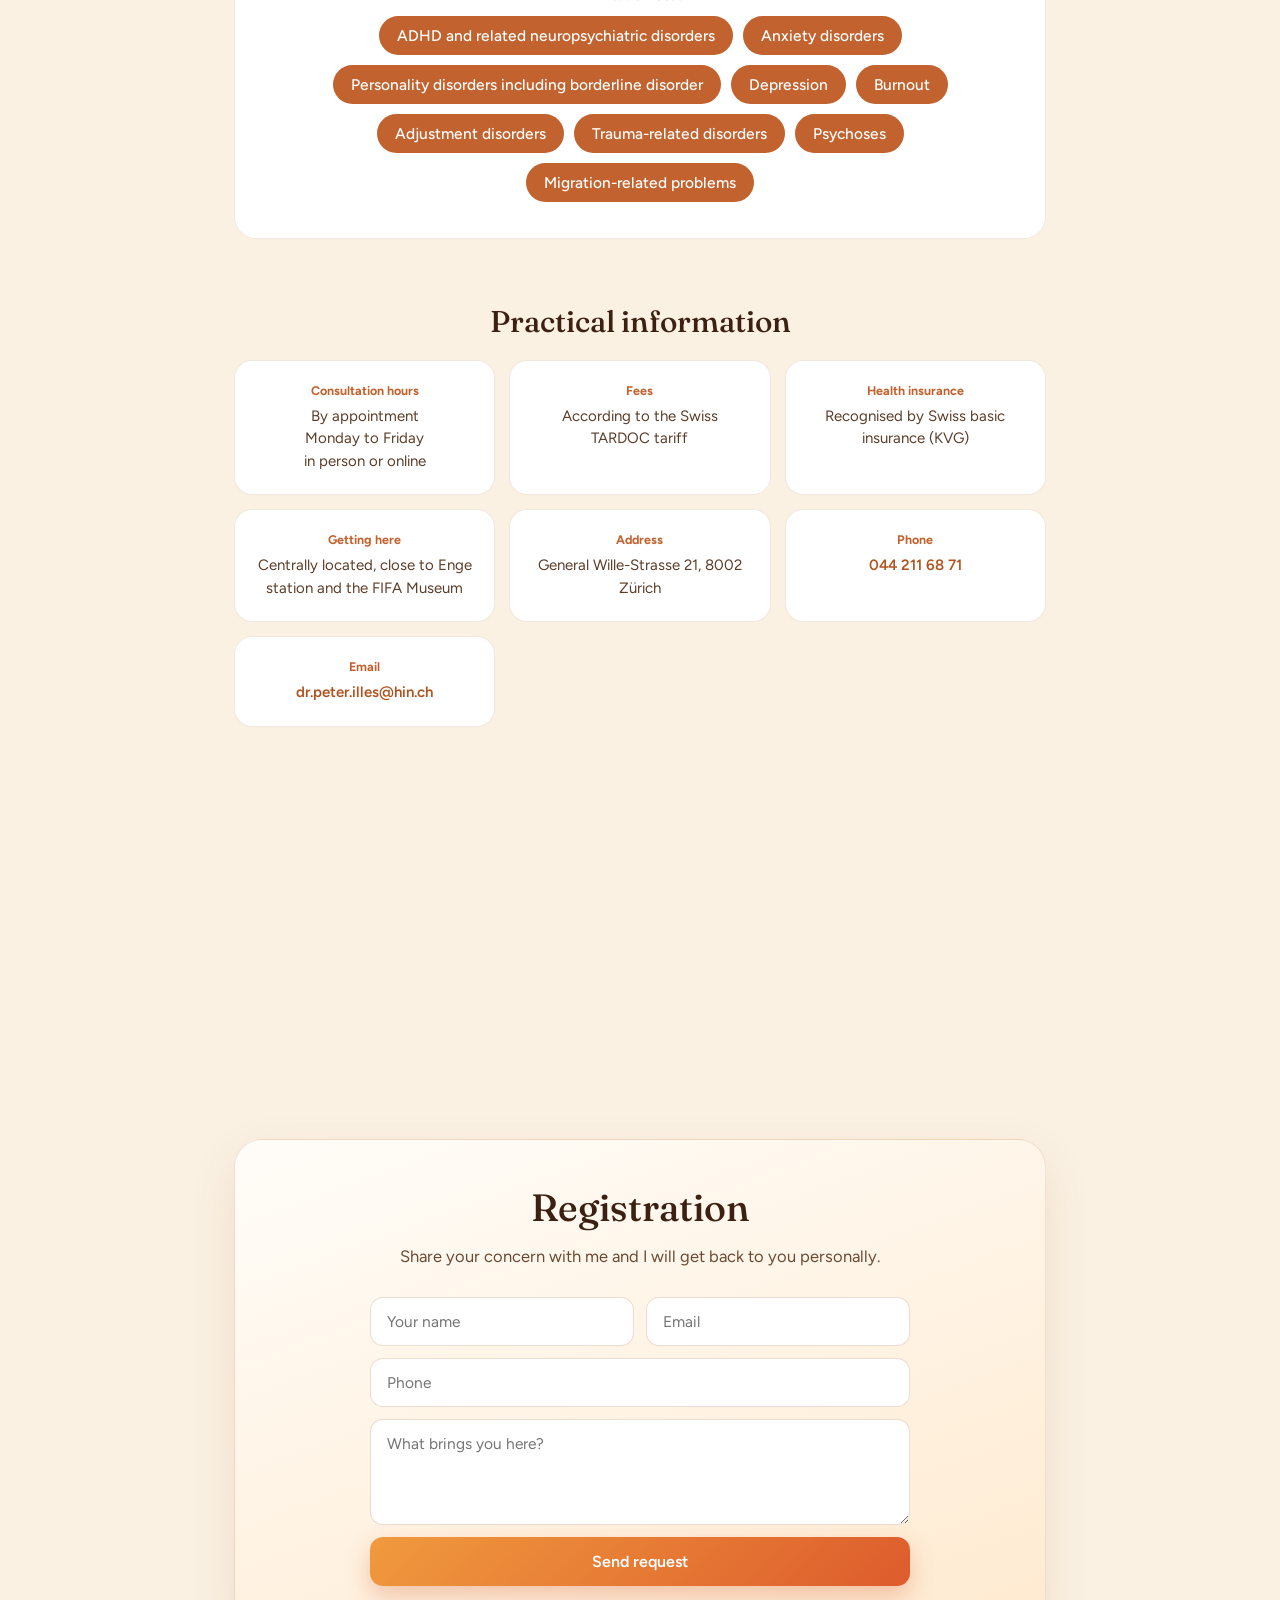
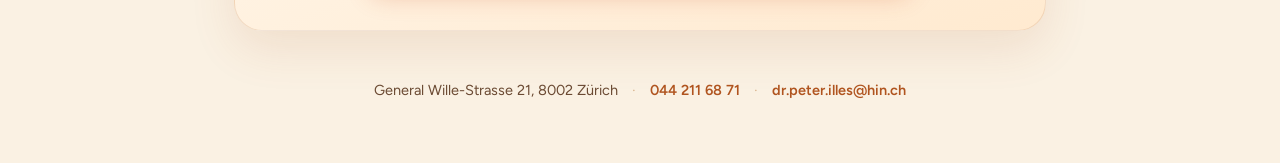
==== commit 94f6055f: "SEO: Titel/Beschreibungen in 7 Sprachen, Über-mich-Satz, Sprachlinks ohne Unterstrich - Head: Titel," ====
--- a/en/index.html
+++ b/en/index.html
@@ -3,8 +3,8 @@
 <head>
   <meta charset="utf-8">
   <meta name="viewport" content="width=device-width, initial-scale=1">
-  <title>Dr. med. Peter Illes – Psychiatrist in Zurich | Psychiatry & Psychotherapy</title>
-  <meta name="description" content="Dr. med. Peter Illes, board-certified psychiatrist (FMH) in Zurich. In-person or online consultations, in seven languages.">
+  <title>Psychiatrist Zurich – English-speaking | Dr. med. Peter Illes</title>
+  <meta name="description" content="English-speaking psychiatrist in Zurich: Dr. med. Peter Illes, FMH specialist in psychiatry and psychotherapy. Sessions in English, German, French, Italian, Spanish, Portuguese and Hungarian – in person or online.">
   <meta name="robots" content="index, follow">
   <link rel="canonical" href="https://peterilles.info/en/">
 
@@ -20,19 +20,21 @@
 
   <!-- Open Graph -->
   <meta property="og:type" content="website">
-  <meta property="og:title" content="Dr. med. Peter Illes – Psychiatrist in Zurich">
-  <meta property="og:description" content="Psychiatry & psychotherapy in 7 languages. General Wille-Strasse 21, 8002 Zurich.">
+  <meta property="og:title" content="Psychiatrist Zurich – English-speaking | Dr. med. Peter Illes">
+  <meta property="og:description" content="Psychiatry and psychotherapy in Zurich in 7 languages, including English. General Wille-Strasse 21, 8002 Zurich.">
   <meta property="og:url" content="https://peterilles.info/en/">
   <meta property="og:locale" content="en_US">
+  <meta property="og:site_name" content="Dr. med. Peter Illes">
+  <meta property="og:image" content="https://peterilles.info/dr-illes-portrait.webp">
 
   <!-- Fonts -->
   <link rel="preconnect" href="https://fonts.googleapis.com">
   <link rel="preconnect" href="https://fonts.gstatic.com" crossorigin>
   <link href="https://fonts.googleapis.com/css2?family=Figtree:wght@400;500;600;700&family=Fraunces:opsz,ital,wght@9..144,0,400;9..144,0,500;9..144,0,600;9..144,1,400&display=swap" rel="stylesheet">
 
-  <style>@keyframes floatUp{0%{opacity:0;transform:translateY(14px)}to{opacity:1;transform:translateY(0)}}*,::after,::before{box-sizing:border-box}body{margin:0;font-family:"Figtree",system-ui,sans-serif;color:#46301f;background:#faf1e3;min-height:100vh;-webkit-font-smoothing:antialiased}::selection{background:#f6c56a;color:#4a2410}a{color:inherit}button{font-family:inherit}#nav{position:sticky;top:0;z-index:20;background:rgba(250,241,227,.86);backdrop-filter:blur(10px);border-bottom:1px solid rgba(180,110,60,.14)}#nav-inner,main{max-width:860px;margin:0 auto}#nav-inner,.pill{align-items:center}#nav-inner{padding:11px 24px;display:flex;justify-content:space-between;gap:14px;flex-wrap:wrap}#hero h1,#langs-intro h2,#nav-name{font-family:"Fraunces",Georgia,serif}#nav-name{font-weight:600;font-size:15px;color:#8e3a1e;letter-spacing:-.01em}#lang-pills{display:flex;flex-wrap:wrap;gap:5px}.pill{display:inline-flex;gap:6px;cursor:pointer;font-size:13px;font-weight:600;padding:6px 11px;border-radius:999px;border:1.5px solid transparent;transition:all .2s;background:0 0;color:#9a5e38}.pill.active{background:linear-gradient(135deg,#f09a3e,#dd5c2c);color:#fff}.pill svg{border-radius:3px;box-shadow:0 0 0 1px rgba(0,0,0,.1);flex:none}main{padding:0 24px}#hero{padding:76px 0 44px;text-align:center;animation:floatUp .7s ease both}#hero-portrait{width:180px;height:180px;border-radius:50%;object-fit:cover;object-position:center 28%;margin:0 auto 26px;display:block;box-shadow:0 10px 26px rgba(140,70,30,.22)}#hero-kicker{display:inline-block;font-size:12.5px;font-weight:600;letter-spacing:.06em;text-transform:uppercase;color:#c2622e;margin-bottom:24px}#hero h1,#langs-intro h2{font-weight:500;color:#3c2113}#hero h1{font-size:clamp(36px,5.4vw,62px);line-height:1.04;letter-spacing:-.018em;margin:0 auto 32px;max-width:15ch;text-wrap:balance}#hero-cta{display:inline-flex;align-items:center;gap:9px;background:linear-gradient(135deg,#f09a3e,#dd5c2c);color:#fff;font-weight:600;font-size:16px;text-decoration:none;padding:15px 28px;border-radius:999px;box-shadow:0 10px 26px rgba(210,90,44,.32)}#langs-section{padding:32px 0}#langs-intro{text-align:center;max-width:38em;margin:0 auto 30px}#langs-intro h2{font-size:clamp(26px,3.4vw,38px);margin:0 0 12px}#langs-intro p{font-size:16.5px;line-height:1.6;color:#6b4a33;margin:0}#lang-cards,.lang-card{display:flex;justify-content:center}#lang-cards{flex-wrap:wrap;gap:8px}.lang-card{font-family:inherit;cursor:pointer;flex-direction:column;align-items:center;gap:6px;padding:14px 6px;border-radius:18px;transition:all .22s;background:#fff;border:2px solid rgba(180,110,60,.14);width:calc(25% - 8px);min-width:110px}.lang-card.active{background:linear-gradient(155deg,#fff3df,#ffe3bc);border:2px solid #dd5c2c;box-shadow:0 10px 26px rgba(210,90,44,.2);transform:translateY(-2px)}#approach p,.lang-card-hello{font-family:"Fraunces",Georgia,serif;font-weight:400;color:#432717}.lang-card-hello{font-style:italic;font-size:20px;line-height:1}#approach{padding:48px 0;text-align:center}#approach-kicker{font-size:12.5px;font-weight:600;letter-spacing:.06em;text-transform:uppercase;color:#c2622e;margin-bottom:18px}#approach p{font-size:clamp(22px,3vw,32px);line-height:1.42;margin:0 auto;max-width:22em;text-wrap:pretty}#offer{padding:24px 0}#offer-box{background:#fff;border:1px solid rgba(180,110,60,.16);border-radius:22px;padding:36px;text-align:center}#offer-kicker{font-family:"Fraunces",Georgia,serif;font-size:clamp(22px,2.8vw,30px);font-weight:500;color:#3c2113;margin:0 0 20px}#contact-box>p,#offer-body{font-size:17.5px;line-height:1.6;color:#5c3d29;margin:0 auto 26px;max-width:34em}#methods-title{font-size:13px;font-weight:700;color:#875233;margin-bottom:13px}#methods-list{display:flex;flex-direction:column;gap:10px;align-items:center}.methods-primary-row,.methods-secondary-row{display:flex;flex-wrap:wrap;gap:8px;justify-content:center}.method-tag,.method-tag-primary{font-size:13.5px;font-weight:500;background:#f7cd8652;border:1px solid rgba(180,110,60,.16);padding:8px 13px;border-radius:999px}.method-tag-primary{font-weight:600;padding:11px 20px;box-shadow:0 6px 16px rgba(190,80,40,.22)}#focus{padding:24px 0}#focus h2{font-size:clamp(22px,2.8vw,30px);margin:0 0 18px;text-align:center}#focus-list{display:flex;flex-wrap:wrap;gap:10px;justify-content:center}.focus-tag{font-size:15.5px;font-weight:500;color:#fff;background:#c2622e;padding:10px 18px;border-radius:999px}#practical{padding:40px 0 24px}#contact-box h2,#focus h2,#practical h2{font-family:"Fraunces",Georgia,serif;font-weight:500;color:#3c2113}#practical h2{font-size:clamp(22px,2.8vw,30px);margin:0 0 20px;text-align:center}#practical-grid{display:grid;grid-template-columns:repeat(auto-fit,minmax(210px,1fr));gap:14px}.info-card{background:#fff;border:1px solid rgba(180,110,60,.16);border-radius:18px;padding:22px;text-align:center}.info-label{font-size:12.5px;font-weight:700;color:#c2622e;margin-bottom:7px}.info-value{font-size:15px;line-height:1.5;color:#5c3d29}#contact{padding:44px 0 30px;scroll-margin-top:60px}#contact-box{background:linear-gradient(160deg,#fffdf9,#ffead0);border:1px solid rgba(180,110,60,.18);border-radius:28px;padding:44px;box-shadow:0 18px 46px rgba(170,90,45,.12);text-align:center}#contact-box h2{font-size:clamp(26px,3.4vw,38px);margin:0 0 12px}#contact-box>p{font-size:16.5px;color:#6b4a33;margin:0 auto 28px;max-width:32em}#contact-form{display:grid;grid-template-columns:1fr 1fr;gap:12px;max-width:540px;margin:0 auto;text-align:left}#contact-form input,#contact-form textarea{font-family:inherit;font-size:15.5px;color:#46301f;background:#fff;border:1.5px solid rgba(180,110,60,.24);border-radius:13px;padding:14px 16px;outline:0;transition:border-color .2s}#contact-form input:focus,#contact-form textarea:focus{border-color:#dd5c2c}#contact-form input[name=phone],#contact-form textarea,#form-note{grid-column:1/-1}#contact-form textarea{resize:vertical}#contact-form button{grid-column:1/-1;font-family:inherit;font-weight:600;font-size:16px;color:#fff;background:linear-gradient(135deg,#f09a3e,#dd5c2c);border:0;border-radius:13px;padding:15px;cursor:pointer;box-shadow:0 10px 24px rgba(210,90,44,.3);transition:opacity .2s}#contact-form button:hover{opacity:.88}#form-note{font-size:12.5px;color:#a4673f;line-height:1.45;text-align:center}@media (max-width:640px){#contact-box{padding:28px 20px}#contact-form{grid-template-columns:1fr}}footer{padding:20px 0 64px;display:flex;flex-wrap:wrap;gap:14px;justify-content:center;align-items:center}footer a,footer span{font-size:14.5px;color:#6b4a33}footer .dot{color:#d8b48e}footer a{color:#b0541f;text-decoration:none;font-weight:600}#focus-title{font-family:inherit;font-size:13px;font-weight:700;color:#875233;margin:30px 0 13px}</style>
+  <style>@keyframes floatUp{0%{opacity:0;transform:translateY(14px)}to{opacity:1;transform:translateY(0)}}*,::after,::before{box-sizing:border-box}body{margin:0;font-family:"Figtree",system-ui,sans-serif;color:#46301f;background:#faf1e3;min-height:100vh;-webkit-font-smoothing:antialiased}::selection{background:#f6c56a;color:#4a2410}a{color:inherit}button{font-family:inherit}#nav{position:sticky;top:0;z-index:20;background:rgba(250,241,227,.86);backdrop-filter:blur(10px);border-bottom:1px solid rgba(180,110,60,.14)}#nav-inner,main{max-width:860px;margin:0 auto}#nav-inner,.pill{align-items:center}#nav-inner{padding:11px 24px;display:flex;justify-content:space-between;gap:14px;flex-wrap:wrap}#hero h1,#langs-intro h2,#nav-name{font-family:"Fraunces",Georgia,serif}#nav-name{font-weight:600;font-size:15px;color:#8e3a1e;letter-spacing:-.01em}#lang-pills{display:flex;flex-wrap:wrap;gap:5px}.pill{text-decoration:none;display:inline-flex;gap:6px;cursor:pointer;font-size:13px;font-weight:600;padding:6px 11px;border-radius:999px;border:1.5px solid transparent;transition:all .2s;background:0 0;color:#9a5e38}.pill.active{background:linear-gradient(135deg,#f09a3e,#dd5c2c);color:#fff}.pill svg{border-radius:3px;box-shadow:0 0 0 1px rgba(0,0,0,.1);flex:none}main{padding:0 24px}#hero{padding:76px 0 44px;text-align:center;animation:floatUp .7s ease both}#hero-portrait{width:180px;height:180px;border-radius:50%;object-fit:cover;object-position:center 28%;margin:0 auto 26px;display:block;box-shadow:0 10px 26px rgba(140,70,30,.22)}#hero-kicker{display:inline-block;font-size:12.5px;font-weight:600;letter-spacing:.06em;text-transform:uppercase;color:#c2622e;margin-bottom:24px}#hero h1,#langs-intro h2{font-weight:500;color:#3c2113}#hero h1{font-size:clamp(36px,5.4vw,62px);line-height:1.04;letter-spacing:-.018em;margin:0 auto 32px;max-width:15ch;text-wrap:balance}#hero-cta{display:inline-flex;align-items:center;gap:9px;background:linear-gradient(135deg,#f09a3e,#dd5c2c);color:#fff;font-weight:600;font-size:16px;text-decoration:none;padding:15px 28px;border-radius:999px;box-shadow:0 10px 26px rgba(210,90,44,.32)}#langs-section{padding:32px 0}#langs-intro{text-align:center;max-width:38em;margin:0 auto 30px}#langs-intro h2{font-size:clamp(26px,3.4vw,38px);margin:0 0 12px}#langs-intro p{font-size:16.5px;line-height:1.6;color:#6b4a33;margin:0}#lang-cards,.lang-card{display:flex;justify-content:center}#lang-cards{flex-wrap:wrap;gap:8px}.lang-card{text-decoration:none;font-family:inherit;cursor:pointer;flex-direction:column;align-items:center;gap:6px;padding:14px 6px;border-radius:18px;transition:all .22s;background:#fff;border:2px solid rgba(180,110,60,.14);width:calc(25% - 8px);min-width:110px}.lang-card.active{background:linear-gradient(155deg,#fff3df,#ffe3bc);border:2px solid #dd5c2c;box-shadow:0 10px 26px rgba(210,90,44,.2);transform:translateY(-2px)}#approach p,.lang-card-hello{font-family:"Fraunces",Georgia,serif;font-weight:400;color:#432717}.lang-card-hello{font-style:italic;font-size:20px;line-height:1}#approach{padding:48px 0;text-align:center}#approach-kicker{font-size:12.5px;font-weight:600;letter-spacing:.06em;text-transform:uppercase;color:#c2622e;margin-bottom:18px}#approach p{font-size:clamp(22px,3vw,32px);line-height:1.42;margin:0 auto;max-width:22em;text-wrap:pretty}#offer{padding:24px 0}#offer-box{background:#fff;border:1px solid rgba(180,110,60,.16);border-radius:22px;padding:36px;text-align:center}#offer-kicker{font-family:"Fraunces",Georgia,serif;font-size:clamp(22px,2.8vw,30px);font-weight:500;color:#3c2113;margin:0 0 20px}#contact-box>p,#offer-body{font-size:17.5px;line-height:1.6;color:#5c3d29;margin:0 auto 26px;max-width:34em}#methods-title{font-size:13px;font-weight:700;color:#875233;margin-bottom:13px}#methods-list{display:flex;flex-direction:column;gap:10px;align-items:center}.methods-primary-row,.methods-secondary-row{display:flex;flex-wrap:wrap;gap:8px;justify-content:center}.method-tag,.method-tag-primary{font-size:13.5px;font-weight:500;background:#f7cd8652;border:1px solid rgba(180,110,60,.16);padding:8px 13px;border-radius:999px}.method-tag-primary{font-weight:600;padding:11px 20px;box-shadow:0 6px 16px rgba(190,80,40,.22)}#focus{padding:24px 0}#focus h2{font-size:clamp(22px,2.8vw,30px);margin:0 0 18px;text-align:center}#focus-list{display:flex;flex-wrap:wrap;gap:10px;justify-content:center}.focus-tag{font-size:15.5px;font-weight:500;color:#fff;background:#c2622e;padding:10px 18px;border-radius:999px}#practical{padding:40px 0 24px}#contact-box h2,#focus h2,#practical h2{font-family:"Fraunces",Georgia,serif;font-weight:500;color:#3c2113}#practical h2{font-size:clamp(22px,2.8vw,30px);margin:0 0 20px;text-align:center}#practical-grid{display:grid;grid-template-columns:repeat(auto-fit,minmax(210px,1fr));gap:14px}.info-card{background:#fff;border:1px solid rgba(180,110,60,.16);border-radius:18px;padding:22px;text-align:center}.info-label{font-size:12.5px;font-weight:700;color:#c2622e;margin-bottom:7px}.info-value{font-size:15px;line-height:1.5;color:#5c3d29}#contact{padding:44px 0 30px;scroll-margin-top:60px}#contact-box{background:linear-gradient(160deg,#fffdf9,#ffead0);border:1px solid rgba(180,110,60,.18);border-radius:28px;padding:44px;box-shadow:0 18px 46px rgba(170,90,45,.12);text-align:center}#contact-box h2{font-size:clamp(26px,3.4vw,38px);margin:0 0 12px}#contact-box>p{font-size:16.5px;color:#6b4a33;margin:0 auto 28px;max-width:32em}#contact-form{display:grid;grid-template-columns:1fr 1fr;gap:12px;max-width:540px;margin:0 auto;text-align:left}#contact-form input,#contact-form textarea{font-family:inherit;font-size:15.5px;color:#46301f;background:#fff;border:1.5px solid rgba(180,110,60,.24);border-radius:13px;padding:14px 16px;outline:0;transition:border-color .2s}#contact-form input:focus,#contact-form textarea:focus{border-color:#dd5c2c}#contact-form input[name=phone],#contact-form textarea,#form-note{grid-column:1/-1}#contact-form textarea{resize:vertical}#contact-form button{grid-column:1/-1;font-family:inherit;font-weight:600;font-size:16px;color:#fff;background:linear-gradient(135deg,#f09a3e,#dd5c2c);border:0;border-radius:13px;padding:15px;cursor:pointer;box-shadow:0 10px 24px rgba(210,90,44,.3);transition:opacity .2s}#contact-form button:hover{opacity:.88}#form-note{font-size:12.5px;color:#a4673f;line-height:1.45;text-align:center}@media (max-width:640px){#contact-box{padding:28px 20px}#contact-form{grid-template-columns:1fr}}footer{padding:20px 0 64px;display:flex;flex-wrap:wrap;gap:14px;justify-content:center;align-items:center}footer a,footer span{font-size:14.5px;color:#6b4a33}footer .dot{color:#d8b48e}footer a{color:#b0541f;text-decoration:none;font-weight:600}#focus-title{font-family:inherit;font-size:13px;font-weight:700;color:#875233;margin:30px 0 13px}</style>
 
-  <script type="application/ld+json">{"@context":"https://schema.org","@type":"Physician","@id":"https://peterilles.info/#physician","name":"Dr. med. Peter Illes","medicalSpecialty":"https://schema.org/Psychiatric","url":"https://peterilles.info/en/","image":"https://peterilles.info/dr-illes-portrait.webp","telephone":"+41442116871","email":"mailto:dr.peter.illes@hin.ch","address":{"@type":"PostalAddress","streetAddress":"General Wille-Strasse 21","postalCode":"8002","addressLocality":"Zürich","addressCountry":"CH"},"geo":{"@type":"GeoCoordinates","latitude":47.36374597116766,"longitude":8.529243776901245},"hasMap":"https://www.google.com/maps/search/?api=1&query=General+Wille-Strasse+21%2C+8002+Z%C3%BCrich","availableLanguage":["German","English","French","Italian","Spanish","Portuguese","Hungarian"]}</script>
+  <script type="application/ld+json">{"@context":"https://schema.org","@type":"Physician","@id":"https://peterilles.info/#physician","name":"Dr. med. Peter Illes","description":"English-speaking psychiatrist in Zurich: Dr. med. Peter Illes, FMH specialist in psychiatry and psychotherapy. Sessions in English, German, French, Italian, Spanish, Portuguese and Hungarian – in person or online.","medicalSpecialty":"https://schema.org/Psychiatric","url":"https://peterilles.info/en/","image":"https://peterilles.info/dr-illes-portrait.webp","telephone":"+41442116871","email":"mailto:dr.peter.illes@hin.ch","address":{"@type":"PostalAddress","streetAddress":"General Wille-Strasse 21","postalCode":"8002","addressLocality":"Zürich","addressCountry":"CH"},"geo":{"@type":"GeoCoordinates","latitude":47.36374597116766,"longitude":8.529243776901245},"hasMap":"https://www.google.com/maps/search/?api=1&query=General+Wille-Strasse+21%2C+8002+Z%C3%BCrich","availableLanguage":["German","English","French","Italian","Spanish","Portuguese","Hungarian"]}</script>
 </head>
 <body>
 
@@ -64,7 +66,7 @@
   <!-- APPROACH -->
   <section id="approach">
     <h2 id="approach-kicker">About me</h2>
-    <p id="approach-body">I am a board-certified psychiatrist and psychotherapist (FMH). At my practice in Zurich-Enge I offer medical psychotherapy and psychiatry – in person or online.</p>
+    <p id="approach-body">I am a board-certified psychiatrist and psychotherapist (FMH). At my practice in Zurich-Enge I offer psychiatric treatment – in person or online.</p>
   </section>
 
   <!-- OFFER -->
@@ -125,6 +127,6 @@
   </footer>
 </main>
 
-<script>const contact={name:"Dr. med. Peter Illes",address1:"General Wille-Strasse 21",address2:"8002 Zürich",tel:"044 211 68 71",email:"dr.peter.illes@hin.ch"},langs=[{code:"pt",label:"Português",hello:"Olá",extraFlag:"pt-br"},{code:"es",label:"Español",hello:"Hola"},{code:"fr",label:"Français",hello:"Bonjour"},{code:"it",label:"Italiano",hello:"Buongiorno"},{code:"de",label:"Deutsch",hello:"Grüezi"},{code:"en",label:"English",hello:"Hello"},{code:"hu",label:"Magyar",hello:"Üdv"}],langUrls={de:"/",en:"/en/",fr:"/fr/",it:"/it/",es:"/es/",pt:"/pt/",hu:"/hu/"},t={pt:{kicker:"Psiquiatria & Psicoterapia · Zurique",heroLead:"Tratamento psiquiátrico na sua língua materna",langsBody:"As consultas são possíveis nas seguintes línguas: alemão, inglês, francês, italiano, espanhol, português e húngaro.",approachTitle:"Sobre mim",approachBody:"Sou médico especialista FMH em psiquiatria e psicoterapia. No meu consultório em Zurique-Enge ofereço psicoterapia médica e psiquiatria – presencialmente ou online.",offerTitle:"O que ofereço",offerBody:"Psicoterapia médica, farmacoterapia e intervenção em crise – <strong>presencialmente ou online</strong>",methodsTitle:"Métodos",methodsPrimary:["Terapia cognitivo-comportamental (TCC)","Terapia de orientação psicanalítica"],methods:["Métodos imaginativos","Psicodrama","Técnicas de relaxamento"],focusTitle:"Áreas de foco",focus:["PHDA e perturbações neuropsiquiátricas relacionadas","Perturbações de ansiedade","Perturbações de personalidade incluindo perturbação borderline","Depressão","Burnout","Perturbações de adaptação","Perturbações relacionadas com trauma","Psicoses","Problemas relacionados com a migração"],practicalTitle:"Informações práticas",hoursLabel:"Horário de consulta",hoursValue:"Mediante marcação<br>segunda a sexta-feira<br>presencialmente ou online",feesLabel:"Honorários",feesValue:"Segundo a tarifa suíça TARDOC",insuranceLabel:"Seguro de saúde",insuranceValue:"Reconhecido pelo seguro básico suíço (LAMal/KVG)",accessLabel:"Como chegar",accessValue:"Localização central, perto da estação de Enge e do Museu FIFA",addressLabel:"Endereço",addressValue:"General Wille-Strasse 21, 8002 Zürich",contactTitle:"Inscrição",contactBody:"Partilhe comigo a sua situação e responderei pessoalmente.",telLabel:"Telefone",emailLabel:"E-mail",fName:"O seu nome",fEmail:"E-mail",fPhone:"Telefone",fConcern:"O que o traz aqui?",fSubmit:"Enviar pedido",fThanks:"Obrigado! Responderei pessoalmente em breve."},es:{kicker:"Psiquiatría & Psicoterapia · Zúrich",heroLead:"Tratamiento psiquiátrico en su lengua materna",langsBody:"Las consultas son posibles en los siguientes idiomas: alemán, inglés, francés, italiano, español, portugués y húngaro.",approachTitle:"Sobre mí",approachBody:"Soy médico especialista FMH en psiquiatría y psicoterapia. En mi consulta en Zúrich-Enge ofrezco psicoterapia médica y psiquiatría, de forma presencial o en línea.",offerTitle:"Lo que ofrezco",offerBody:"Psicoterapia médica, farmacoterapia e intervención en crisis – <strong>en consulta o en línea</strong>",methodsTitle:"Métodos",methodsPrimary:["Terapia cognitivo-conductual (TCC)","Terapia de orientación psicoanalítica"],methods:["Métodos imaginativos","Psicodrama","Técnicas de relajación"],focusTitle:"Áreas de enfoque",focus:["TDAH y trastornos neuropsiquiátricos relacionados","Trastornos de ansiedad","Trastornos de personalidad incluido el trastorno límite","Depresión","Burnout","Trastornos adaptativos","Trastornos relacionados con el trauma","Psicosis","Problemas relacionados con la migración"],practicalTitle:"Información práctica",hoursLabel:"Horario de consulta",hoursValue:"Con cita previa<br>lunes a viernes<br>en consulta o en línea",feesLabel:"Honorarios",feesValue:"Según la tarifa suiza TARDOC",insuranceLabel:"Seguro médico",insuranceValue:"Reconocido por el seguro básico suizo (LAMal/KVG)",accessLabel:"Cómo llegar",accessValue:"Ubicación céntrica, cerca de la estación de Enge y del Museo FIFA",addressLabel:"Dirección",addressValue:"General Wille-Strasse 21, 8002 Zürich",contactTitle:"Inscripción",contactBody:"Comparta conmigo su consulta y le responderé personalmente.",telLabel:"Teléfono",emailLabel:"Correo electrónico",fName:"Tu nombre",fEmail:"Correo electrónico",fPhone:"Teléfono",fConcern:"¿Qué le trae aquí?",fSubmit:"Enviar solicitud",fThanks:"¡Gracias! Le responderé personalmente en breve."},fr:{kicker:"Psychiatrie & Psychothérapie · Zurich",heroLead:"Traitement psychiatrique dans votre langue maternelle",langsBody:"Les consultations sont possibles dans les langues suivantes : allemand, anglais, français, italien, espagnol, portugais et hongrois.",approachTitle:"À propos de moi",approachBody:"Je suis médecin spécialiste FMH en psychiatrie et psychothérapie. Dans mon cabinet à Zurich-Enge, je propose de la psychothérapie médicale et de la psychiatrie – en cabinet ou en ligne.",offerTitle:"Ce que je propose",offerBody:"Psychothérapie médicale, pharmacothérapie et intervention de crise – <strong>en cabinet ou en ligne</strong>",methodsTitle:"Méthodes",methodsPrimary:["Thérapie cognitivo-comportementale (TCC)","Thérapie d'orientation psychanalytique"],methods:["Méthodes imaginatives","Psychodrame","Techniques de relaxation"],focusTitle:"Domaines de spécialité",focus:["TDAH et troubles neuropsychiatriques associés","Troubles anxieux","Troubles de la personnalité dont trouble borderline","Dépression","Burn-out","Troubles de l'adaptation","Troubles liés au trauma","Psychoses","Problèmes liés à la migration"],practicalTitle:"Informations pratiques",hoursLabel:"Heures de consultation",hoursValue:"Sur rendez-vous<br>du lundi au vendredi<br>en cabinet ou en ligne",feesLabel:"Honoraires",feesValue:"Selon le tarif suisse TARDOC",insuranceLabel:"Assurance maladie",insuranceValue:"Reconnu par l'assurance de base suisse (LAMal/KVG)",accessLabel:"Accès",accessValue:"Situation centrale, à proximité de la gare d'Enge et du Musée FIFA",addressLabel:"Adresse",addressValue:"General Wille-Strasse 21, 8002 Zürich",contactTitle:"Inscription",contactBody:"Faites-moi part de votre demande et je vous répondrai personnellement.",telLabel:"Téléphone",emailLabel:"E-mail",fName:"Votre nom",fEmail:"E-mail",fPhone:"Téléphone",fConcern:"Qu'est-ce qui vous amène ?",fSubmit:"Envoyer la demande",fThanks:"Merci ! Je vous répondrai personnellement dans les meilleurs délais."},it:{kicker:"Psichiatria & Psicoterapia · Zurigo",heroLead:"Trattamento psichiatrico nella sua lingua madre",langsBody:"Le consultazioni sono possibili nelle seguenti lingue: tedesco, inglese, francese, italiano, spagnolo, portoghese e ungherese.",approachTitle:"Chi sono",approachBody:"Sono medico specialista FMH in psichiatria e psicoterapia. Nel mio studio a Zurigo-Enge offro psicoterapia medica e psichiatria – in studio o online.",offerTitle:"Cosa offro",offerBody:"Psicoterapia medica, farmacoterapia e intervento in situazioni di crisi – <strong>in studio o online</strong>",methodsTitle:"Metodi",methodsPrimary:["Terapia cognitivo-comportamentale (TCC)","Terapia a orientamento psicoanalitico"],methods:["Metodi immaginativi","Psicodramma","Tecniche di rilassamento"],focusTitle:"Aree di specializzazione",focus:["ADHD e disturbi neuropsichiatrici correlati","Disturbi d'ansia","Disturbi di personalità incluso il disturbo borderline","Depressione","Burnout","Disturbi dell'adattamento","Disturbi correlati al trauma","Psicosi","Problemi legati alla migrazione"],practicalTitle:"Informazioni pratiche",hoursLabel:"Orari di consultazione",hoursValue:"Su appuntamento<br>dal lunedì al venerdì<br>in studio o online",feesLabel:"Onorari",feesValue:"Secondo la tariffa svizzera TARDOC",insuranceLabel:"Assicurazione",insuranceValue:"Riconosciuto dall'assicurazione di base svizzera (LAMal/KVG)",accessLabel:"Come arrivare",accessValue:"Posizione centrale, vicino alla stazione di Enge e al Museo FIFA",addressLabel:"Indirizzo",addressValue:"General Wille-Strasse 21, 8002 Zürich",contactTitle:"Iscrizione",contactBody:"Mi comunichi la sua richiesta e le risponderò personalmente.",telLabel:"Telefono",emailLabel:"E-mail",fName:"Il tuo nome",fEmail:"E-mail",fPhone:"Telefono",fConcern:"Cosa la porta qui?",fSubmit:"Invia richiesta",fThanks:"Grazie! Le risponderò personalmente a breve."},de:{kicker:"Psychiatrie & Psychotherapie · Zürich",heroLead:"Psychiatrische Behandlung in Ihrer Muttersprache",langsBody:"Konsultationen sind in folgenden Sprachen möglich: Deutsch, Englisch, Französisch, Italienisch, Spanisch, Portugiesisch und Ungarisch.",approachTitle:"Über mich",approachBody:"Ich bin Facharzt FMH für Psychiatrie und Psychotherapie. In meiner Praxis in Zürich-Enge biete ich ärztliche Psychotherapie und Psychiatrie an – vor Ort oder online.",offerTitle:"Mein Angebot",offerBody:"Ärztliche Psycho- und Pharmakotherapie sowie Krisenintervention – <strong>vor Ort oder Online</strong>",methodsTitle:"Methoden",methodsPrimary:["Kognitive Verhaltenstherapie (KVT)","Psychoanalytisch-orientierte Therapie"],methods:["Imaginative Verfahren","Psychodrama","Entspannungsverfahren"],focusTitle:"Schwerpunkte",focus:["ADHS und verwandte neuropsychiatrische Störungen","Angststörungen","Persönlichkeitsstörungen einschliesslich Borderline-Störung","Depressionen","Burn-out","Anpassungsstörungen","Traumafolgestörungen","Psychosen","Migrationsprobleme"],practicalTitle:"Praktische Informationen",hoursLabel:"Sprechzeiten",hoursValue:"Nach Vereinbarung<br>Montag bis Freitag<br>Vor Ort oder Online",feesLabel:"Honorar",feesValue:"Nach schweizerischem TARDOC-Tarif",insuranceLabel:"Krankenversicherung",insuranceValue:"Anerkannt durch die schweizerische Grundversicherung (KVG)",accessLabel:"Anfahrt",accessValue:"Zentral gelegen, unweit des Bahnhofs Enge und des FIFA-Museums",addressLabel:"Adresse",addressValue:"General Wille-Strasse 21, 8002 Zürich",contactTitle:"Anmeldung",contactBody:"Teilen Sie mir Ihr Anliegen, und ich melde mich persönlich bei Ihnen.",telLabel:"Telefon",emailLabel:"E-Mail",fName:"Ihr Name",fEmail:"E-Mail",fPhone:"Telefon",fConcern:"Was führt Sie zu mir?",fSubmit:"Anfrage senden",fThanks:"Danke! Ich melde mich zeitnah bei Ihnen."},en:{kicker:"Psychiatry & Psychotherapy · Zurich",heroLead:"Psychiatric treatment in your mother tongue",langsBody:"Consultations are possible in the following languages: German, English, French, Italian, Spanish, Portuguese, and Hungarian.",approachTitle:"About me",approachBody:"I am a board-certified psychiatrist and psychotherapist (FMH). At my practice in Zurich-Enge I offer medical psychotherapy and psychiatry – in person or online.",offerTitle:"What I offer",offerBody:"Medical psycho- and pharmacotherapy and crisis intervention – <strong>in person or online</strong>",methodsTitle:"Methods",methodsPrimary:["Cognitive behavioural therapy (CBT)","Psychoanalytically oriented therapy"],methods:["Imaginative methods","Psychodrama","Relaxation techniques"],focusTitle:"Areas of focus",focus:["ADHD and related neuropsychiatric disorders","Anxiety disorders","Personality disorders including borderline disorder","Depression","Burnout","Adjustment disorders","Trauma-related disorders","Psychoses","Migration-related problems"],practicalTitle:"Practical information",hoursLabel:"Consultation hours",hoursValue:"By appointment<br>Monday to Friday<br>in person or online",feesLabel:"Fees",feesValue:"According to the Swiss TARDOC tariff",insuranceLabel:"Health insurance",insuranceValue:"Recognised by Swiss basic insurance (KVG)",accessLabel:"Getting here",accessValue:"Centrally located, close to Enge station and the FIFA Museum",addressLabel:"Address",addressValue:"General Wille-Strasse 21, 8002 Zürich",contactTitle:"Registration",contactBody:"Share your concern with me and I will get back to you personally.",telLabel:"Phone",emailLabel:"Email",fName:"Your name",fEmail:"Email",fPhone:"Phone",fConcern:"What brings you here?",fSubmit:"Send request",fThanks:"Thank you! I will get back to you personally shortly."},hu:{kicker:"Pszichiátria & Pszichoterápia · Zürich",heroLead:"Pszichiátriai kezelés az anyanyelvén",langsBody:"A konzultációk az alábbi nyelveken lehetségesek: német, angol, francia, olasz, spanyol, portugál és magyar.",approachTitle:"Rólam",approachBody:"FMH-szakorvos vagyok pszichiátria és pszichoterápia területén. Zürich-Enge-i rendelőmben orvosi pszichoterápiát és pszichiátriát kínálok – személyesen vagy online.",offerTitle:"Amit nyújtok",offerBody:"Orvosi pszicho- és farmakoterápia, valamint krízisintervenció – <strong>személyesen vagy online</strong>",methodsTitle:"Módszerek",methodsPrimary:["Kognitív viselkedésterápia (KVT)","Pszichoanalitikusan orientált terápia"],methods:["Imaginatív eljárások","Pszichodráma","Relaxációs technikák"],focusTitle:"Fő területek",focus:["ADHD és kapcsolódó neuropszichiátriai zavarok","Szorongásos zavarok","Személyiségzavarok, beleértve a borderline zavart","Depresszió","Kiégés (burnout)","Alkalmazkodási zavarok","Traumával összefüggő zavarok","Pszichózisok","Migrációval összefüggő problémák"],practicalTitle:"Gyakorlati tudnivalók",hoursLabel:"Rendelési idő",hoursValue:"Előzetes egyeztetés alapján<br>hétfőtől péntekig<br>személyesen vagy online",feesLabel:"Honorárium",feesValue:"A svájci TARDOC tarifa szerint",insuranceLabel:"Egészségbiztosítás",insuranceValue:"A svájci alapbiztosítás (KVG) által elismert",accessLabel:"Megközelítés",accessValue:"Központi elhelyezkedés, az Enge állomás és a FIFA Múzeum közelében",addressLabel:"Cím",addressValue:"General Wille-Strasse 21, 8002 Zürich",contactTitle:"Bejelentkezés",contactBody:"Ossza meg velem az ügyét, és személyesen válaszolok.",telLabel:"Telefon",emailLabel:"E-mail",fName:"Az Ön neve",fEmail:"E-mail",fPhone:"Telefon",fConcern:"Mi hozta ide?",fSubmit:"Kérés elküldése",fThanks:"Köszönöm! Hamarosan személyesen jelentkezem."}};function flagSVG(e){const a='width="20" height="13" xmlns="http://www.w3.org/2000/svg" preserveAspectRatio="none"',t=(e,t,n)=>`<svg ${a} viewBox="0 0 3 2"><rect x="0" width="1" height="2" fill="${e}"/><rect x="1" width="1" height="2" fill="${t}"/><rect x="2" width="1" height="2" fill="${n}"/></svg>`,n=(e,t,n)=>`<svg ${a} viewBox="0 0 3 2"><rect y="0" width="3" height="0.667" fill="${e}"/><rect y="0.667" width="3" height="0.667" fill="${t}"/><rect y="1.333" width="3" height="0.667" fill="${n}"/></svg>`;switch(e){case"fr":return t("#0055A4","#FFFFFF","#EF4135");case"it":return t("#008C45","#F4F5F0","#CD212A");case"de":return n("#000000","#DD0000","#FFCE00");case"hu":return n("#CD2A3E","#FFFFFF","#436F4D");case"es":return`<svg ${a} viewBox="0 0 3 2"><rect width="3" height="2" fill="#AA151B"/><rect y="0.5" width="3" height="1" fill="#F1BF00"/></svg>`;case"pt":return`<svg ${a} viewBox="0 0 60 40"><rect width="60" height="40" fill="#046A38"/><rect x="24" width="36" height="40" fill="#DA291C"/><circle cx="24" cy="20" r="7" fill="#FFD100"/><circle cx="24" cy="20" r="3.2" fill="#DA291C"/></svg>`;case"pt-br":return`<svg ${a} viewBox="0 0 4 3"><rect width="4" height="3" fill="#009C3B"/><polygon points="2,0.25 3.8,1.5 2,2.75 0.2,1.5" fill="#FFDF00"/><circle cx="2" cy="1.5" r="0.72" fill="#002776"/></svg>`;case"en":return`<svg ${a} viewBox="0 0 60 30"><rect width="60" height="30" fill="#012169"/><path d="M0,0 L60,30 M60,0 L0,30" stroke="#fff" stroke-width="6"/><path d="M0,0 L60,30 M60,0 L0,30" stroke="#C8102E" stroke-width="2"/><path d="M30,0 V30 M0,15 H60" stroke="#fff" stroke-width="10"/><path d="M30,0 V30 M0,15 H60" stroke="#C8102E" stroke-width="6"/></svg>`;default:return""}}let currentLang="en";function render(e){currentLang=e;try{localStorage.setItem("illes_lang",e)}catch(e){}const a=t[e];document.documentElement.lang=e,document.getElementById("lang-pills").innerHTML=langs.map(a=>`<a class="pill${a.code===e?" active":""}" href="${langUrls[a.code]}" aria-label="${a.label}">\n      ${flagSVG(a.code)}${a.extraFlag?" "+flagSVG(a.extraFlag):""} ${a.label}\n    </a>`).join(""),document.getElementById("hero-kicker").textContent=a.kicker,document.getElementById("hero-lead").textContent=a.heroLead;const n=document.getElementById("hero-cta");n.textContent=a.contactTitle,n.insertAdjacentHTML("beforeend",' <span style="font-size:18px">→</span>'),document.getElementById("langs-body").textContent=a.langsBody,document.getElementById("lang-cards").innerHTML=langs.map(a=>`<a class="lang-card${a.code===e?" active":""}" href="${langUrls[a.code]}" aria-label="${a.label}">\n      <span class="lang-card-hello">${a.hello}</span>\n    </a>`).join(""),document.getElementById("approach-kicker").textContent=a.approachTitle,document.getElementById("approach-body").textContent=a.approachBody,document.getElementById("offer-kicker").textContent=a.offerTitle,document.getElementById("offer-body").innerHTML=a.offerBody,document.getElementById("methods-title").textContent=a.methodsTitle,document.getElementById("methods-list").innerHTML='<div class="methods-primary-row">'+(a.methodsPrimary||[]).map(e=>`<span class="method-tag-primary">${e}</span>`).join("")+'</div><div class="methods-secondary-row">'+(a.methods||[]).map(e=>`<span class="method-tag">${e}</span>`).join("")+"</div>",document.getElementById("focus-title").textContent=a.focusTitle,document.getElementById("focus-list").innerHTML=a.focus.map(e=>`<span class="focus-tag">${e}</span>`).join(""),document.getElementById("practical-title").textContent=a.practicalTitle,document.getElementById("hours-label").textContent=a.hoursLabel,document.getElementById("hours-value").innerHTML=a.hoursValue,document.getElementById("fees-label").textContent=a.feesLabel,document.getElementById("fees-value").textContent=a.feesValue,document.getElementById("insurance-label").textContent=a.insuranceLabel,document.getElementById("insurance-value").textContent=a.insuranceValue,document.getElementById("access-label").textContent=a.accessLabel,document.getElementById("access-value").textContent=a.accessValue,document.getElementById("address-label").textContent=a.addressLabel,document.getElementById("address-value").textContent=a.addressValue,document.getElementById("tel-label").textContent=a.telLabel,document.getElementById("email-label").textContent=a.emailLabel,document.getElementById("contact-title").textContent=a.contactTitle,document.getElementById("contact-body").textContent=a.contactBody,document.getElementById("f-name").placeholder=a.fName,document.getElementById("f-email").placeholder=a.fEmail,document.getElementById("f-phone").placeholder=a.fPhone,document.getElementById("f-concern").placeholder=a.fConcern,document.getElementById("f-submit").textContent=a.fSubmit}document.getElementById("contact-form").addEventListener("submit",function(e){e.preventDefault();const a=t[currentLang],n=e.target,o=n.querySelector("#f-name").value,s=n.querySelector("#f-email").value,i=n.querySelector("#f-phone").value,r=n.querySelector("#f-concern").value,l=encodeURIComponent(a.contactTitle+(o?" – "+o:""));let c="";o&&(c+="Name: "+o+"\n"),s&&(c+="E-Mail: "+s+"\n"),i&&(c+="Tel: "+i+"\n"),r&&(c+="\n"+r),window.location.href="mailto:dr.peter.illes@hin.ch?subject="+l+"&body="+encodeURIComponent(c),n.style.display="none";const d=document.getElementById("form-thanks");d.textContent=a.fThanks,d.style.display="block"}),render(currentLang);</script>
+<script>const contact={name:"Dr. med. Peter Illes",address1:"General Wille-Strasse 21",address2:"8002 Zürich",tel:"044 211 68 71",email:"dr.peter.illes@hin.ch"},langs=[{code:"pt",label:"Português",hello:"Olá",extraFlag:"pt-br"},{code:"es",label:"Español",hello:"Hola"},{code:"fr",label:"Français",hello:"Bonjour"},{code:"it",label:"Italiano",hello:"Buongiorno"},{code:"de",label:"Deutsch",hello:"Grüezi"},{code:"en",label:"English",hello:"Hello"},{code:"hu",label:"Magyar",hello:"Üdv"}],langUrls={de:"/",en:"/en/",fr:"/fr/",it:"/it/",es:"/es/",pt:"/pt/",hu:"/hu/"},t={pt:{kicker:"Psiquiatria & Psicoterapia · Zurique",heroLead:"Tratamento psiquiátrico na sua língua materna",langsBody:"As consultas são possíveis nas seguintes línguas: alemão, inglês, francês, italiano, espanhol, português e húngaro.",approachTitle:"Sobre mim",approachBody:"Sou médico especialista FMH em psiquiatria e psicoterapia. No meu consultório em Zurique-Enge ofereço tratamento psiquiátrico – presencialmente ou online.",offerTitle:"O que ofereço",offerBody:"Psicoterapia médica, farmacoterapia e intervenção em crise – <strong>presencialmente ou online</strong>",methodsTitle:"Métodos",methodsPrimary:["Terapia cognitivo-comportamental (TCC)","Terapia de orientação psicanalítica"],methods:["Métodos imaginativos","Psicodrama","Técnicas de relaxamento"],focusTitle:"Áreas de foco",focus:["PHDA e perturbações neuropsiquiátricas relacionadas","Perturbações de ansiedade","Perturbações de personalidade incluindo perturbação borderline","Depressão","Burnout","Perturbações de adaptação","Perturbações relacionadas com trauma","Psicoses","Problemas relacionados com a migração"],practicalTitle:"Informações práticas",hoursLabel:"Horário de consulta",hoursValue:"Mediante marcação<br>segunda a sexta-feira<br>presencialmente ou online",feesLabel:"Honorários",feesValue:"Segundo a tarifa suíça TARDOC",insuranceLabel:"Seguro de saúde",insuranceValue:"Reconhecido pelo seguro básico suíço (LAMal/KVG)",accessLabel:"Como chegar",accessValue:"Localização central, perto da estação de Enge e do Museu FIFA",addressLabel:"Endereço",addressValue:"General Wille-Strasse 21, 8002 Zürich",contactTitle:"Inscrição",contactBody:"Partilhe comigo a sua situação e responderei pessoalmente.",telLabel:"Telefone",emailLabel:"E-mail",fName:"O seu nome",fEmail:"E-mail",fPhone:"Telefone",fConcern:"O que o traz aqui?",fSubmit:"Enviar pedido",fThanks:"Obrigado! Responderei pessoalmente em breve."},es:{kicker:"Psiquiatría & Psicoterapia · Zúrich",heroLead:"Tratamiento psiquiátrico en su lengua materna",langsBody:"Las consultas son posibles en los siguientes idiomas: alemán, inglés, francés, italiano, español, portugués y húngaro.",approachTitle:"Sobre mí",approachBody:"Soy médico especialista FMH en psiquiatría y psicoterapia. En mi consulta en Zúrich-Enge ofrezco tratamiento psiquiátrico, de forma presencial o en línea.",offerTitle:"Lo que ofrezco",offerBody:"Psicoterapia médica, farmacoterapia e intervención en crisis – <strong>en consulta o en línea</strong>",methodsTitle:"Métodos",methodsPrimary:["Terapia cognitivo-conductual (TCC)","Terapia de orientación psicoanalítica"],methods:["Métodos imaginativos","Psicodrama","Técnicas de relajación"],focusTitle:"Áreas de enfoque",focus:["TDAH y trastornos neuropsiquiátricos relacionados","Trastornos de ansiedad","Trastornos de personalidad incluido el trastorno límite","Depresión","Burnout","Trastornos adaptativos","Trastornos relacionados con el trauma","Psicosis","Problemas relacionados con la migración"],practicalTitle:"Información práctica",hoursLabel:"Horario de consulta",hoursValue:"Con cita previa<br>lunes a viernes<br>en consulta o en línea",feesLabel:"Honorarios",feesValue:"Según la tarifa suiza TARDOC",insuranceLabel:"Seguro médico",insuranceValue:"Reconocido por el seguro básico suizo (LAMal/KVG)",accessLabel:"Cómo llegar",accessValue:"Ubicación céntrica, cerca de la estación de Enge y del Museo FIFA",addressLabel:"Dirección",addressValue:"General Wille-Strasse 21, 8002 Zürich",contactTitle:"Inscripción",contactBody:"Comparta conmigo su consulta y le responderé personalmente.",telLabel:"Teléfono",emailLabel:"Correo electrónico",fName:"Tu nombre",fEmail:"Correo electrónico",fPhone:"Teléfono",fConcern:"¿Qué le trae aquí?",fSubmit:"Enviar solicitud",fThanks:"¡Gracias! Le responderé personalmente en breve."},fr:{kicker:"Psychiatrie & Psychothérapie · Zurich",heroLead:"Traitement psychiatrique dans votre langue maternelle",langsBody:"Les consultations sont possibles dans les langues suivantes : allemand, anglais, français, italien, espagnol, portugais et hongrois.",approachTitle:"À propos de moi",approachBody:"Je suis médecin spécialiste FMH en psychiatrie et psychothérapie. Dans mon cabinet à Zurich-Enge, je propose un traitement psychiatrique – en cabinet ou en ligne.",offerTitle:"Ce que je propose",offerBody:"Psychothérapie médicale, pharmacothérapie et intervention de crise – <strong>en cabinet ou en ligne</strong>",methodsTitle:"Méthodes",methodsPrimary:["Thérapie cognitivo-comportementale (TCC)","Thérapie d'orientation psychanalytique"],methods:["Méthodes imaginatives","Psychodrame","Techniques de relaxation"],focusTitle:"Domaines de spécialité",focus:["TDAH et troubles neuropsychiatriques associés","Troubles anxieux","Troubles de la personnalité dont trouble borderline","Dépression","Burn-out","Troubles de l'adaptation","Troubles liés au trauma","Psychoses","Problèmes liés à la migration"],practicalTitle:"Informations pratiques",hoursLabel:"Heures de consultation",hoursValue:"Sur rendez-vous<br>du lundi au vendredi<br>en cabinet ou en ligne",feesLabel:"Honoraires",feesValue:"Selon le tarif suisse TARDOC",insuranceLabel:"Assurance maladie",insuranceValue:"Reconnu par l'assurance de base suisse (LAMal/KVG)",accessLabel:"Accès",accessValue:"Situation centrale, à proximité de la gare d'Enge et du Musée FIFA",addressLabel:"Adresse",addressValue:"General Wille-Strasse 21, 8002 Zürich",contactTitle:"Inscription",contactBody:"Faites-moi part de votre demande et je vous répondrai personnellement.",telLabel:"Téléphone",emailLabel:"E-mail",fName:"Votre nom",fEmail:"E-mail",fPhone:"Téléphone",fConcern:"Qu'est-ce qui vous amène ?",fSubmit:"Envoyer la demande",fThanks:"Merci ! Je vous répondrai personnellement dans les meilleurs délais."},it:{kicker:"Psichiatria & Psicoterapia · Zurigo",heroLead:"Trattamento psichiatrico nella sua lingua madre",langsBody:"Le consultazioni sono possibili nelle seguenti lingue: tedesco, inglese, francese, italiano, spagnolo, portoghese e ungherese.",approachTitle:"Chi sono",approachBody:"Sono medico specialista FMH in psichiatria e psicoterapia. Nel mio studio a Zurigo-Enge offro un trattamento psichiatrico – in studio o online.",offerTitle:"Cosa offro",offerBody:"Psicoterapia medica, farmacoterapia e intervento in situazioni di crisi – <strong>in studio o online</strong>",methodsTitle:"Metodi",methodsPrimary:["Terapia cognitivo-comportamentale (TCC)","Terapia a orientamento psicoanalitico"],methods:["Metodi immaginativi","Psicodramma","Tecniche di rilassamento"],focusTitle:"Aree di specializzazione",focus:["ADHD e disturbi neuropsichiatrici correlati","Disturbi d'ansia","Disturbi di personalità incluso il disturbo borderline","Depressione","Burnout","Disturbi dell'adattamento","Disturbi correlati al trauma","Psicosi","Problemi legati alla migrazione"],practicalTitle:"Informazioni pratiche",hoursLabel:"Orari di consultazione",hoursValue:"Su appuntamento<br>dal lunedì al venerdì<br>in studio o online",feesLabel:"Onorari",feesValue:"Secondo la tariffa svizzera TARDOC",insuranceLabel:"Assicurazione",insuranceValue:"Riconosciuto dall'assicurazione di base svizzera (LAMal/KVG)",accessLabel:"Come arrivare",accessValue:"Posizione centrale, vicino alla stazione di Enge e al Museo FIFA",addressLabel:"Indirizzo",addressValue:"General Wille-Strasse 21, 8002 Zürich",contactTitle:"Iscrizione",contactBody:"Mi comunichi la sua richiesta e le risponderò personalmente.",telLabel:"Telefono",emailLabel:"E-mail",fName:"Il tuo nome",fEmail:"E-mail",fPhone:"Telefono",fConcern:"Cosa la porta qui?",fSubmit:"Invia richiesta",fThanks:"Grazie! Le risponderò personalmente a breve."},de:{kicker:"Psychiatrie & Psychotherapie · Zürich",heroLead:"Psychiatrische Behandlung in Ihrer Muttersprache",langsBody:"Konsultationen sind in folgenden Sprachen möglich: Deutsch, Englisch, Französisch, Italienisch, Spanisch, Portugiesisch und Ungarisch.",approachTitle:"Über mich",approachBody:"Ich bin Facharzt FMH für Psychiatrie und Psychotherapie. In meiner Praxis in Zürich-Enge biete ich ärztliche psychiatrische Behandlung an – vor Ort oder online.",offerTitle:"Mein Angebot",offerBody:"Ärztliche Psycho- und Pharmakotherapie sowie Krisenintervention – <strong>vor Ort oder Online</strong>",methodsTitle:"Methoden",methodsPrimary:["Kognitive Verhaltenstherapie (KVT)","Psychoanalytisch-orientierte Therapie"],methods:["Imaginative Verfahren","Psychodrama","Entspannungsverfahren"],focusTitle:"Schwerpunkte",focus:["ADHS und verwandte neuropsychiatrische Störungen","Angststörungen","Persönlichkeitsstörungen einschliesslich Borderline-Störung","Depressionen","Burn-out","Anpassungsstörungen","Traumafolgestörungen","Psychosen","Migrationsprobleme"],practicalTitle:"Praktische Informationen",hoursLabel:"Sprechzeiten",hoursValue:"Nach Vereinbarung<br>Montag bis Freitag<br>Vor Ort oder Online",feesLabel:"Honorar",feesValue:"Nach schweizerischem TARDOC-Tarif",insuranceLabel:"Krankenversicherung",insuranceValue:"Anerkannt durch die schweizerische Grundversicherung (KVG)",accessLabel:"Anfahrt",accessValue:"Zentral gelegen, unweit des Bahnhofs Enge und des FIFA-Museums",addressLabel:"Adresse",addressValue:"General Wille-Strasse 21, 8002 Zürich",contactTitle:"Anmeldung",contactBody:"Teilen Sie mir Ihr Anliegen, und ich melde mich persönlich bei Ihnen.",telLabel:"Telefon",emailLabel:"E-Mail",fName:"Ihr Name",fEmail:"E-Mail",fPhone:"Telefon",fConcern:"Was führt Sie zu mir?",fSubmit:"Anfrage senden",fThanks:"Danke! Ich melde mich zeitnah bei Ihnen."},en:{kicker:"Psychiatry & Psychotherapy · Zurich",heroLead:"Psychiatric treatment in your mother tongue",langsBody:"Consultations are possible in the following languages: German, English, French, Italian, Spanish, Portuguese, and Hungarian.",approachTitle:"About me",approachBody:"I am a board-certified psychiatrist and psychotherapist (FMH). At my practice in Zurich-Enge I offer psychiatric treatment – in person or online.",offerTitle:"What I offer",offerBody:"Medical psycho- and pharmacotherapy and crisis intervention – <strong>in person or online</strong>",methodsTitle:"Methods",methodsPrimary:["Cognitive behavioural therapy (CBT)","Psychoanalytically oriented therapy"],methods:["Imaginative methods","Psychodrama","Relaxation techniques"],focusTitle:"Areas of focus",focus:["ADHD and related neuropsychiatric disorders","Anxiety disorders","Personality disorders including borderline disorder","Depression","Burnout","Adjustment disorders","Trauma-related disorders","Psychoses","Migration-related problems"],practicalTitle:"Practical information",hoursLabel:"Consultation hours",hoursValue:"By appointment<br>Monday to Friday<br>in person or online",feesLabel:"Fees",feesValue:"According to the Swiss TARDOC tariff",insuranceLabel:"Health insurance",insuranceValue:"Recognised by Swiss basic insurance (KVG)",accessLabel:"Getting here",accessValue:"Centrally located, close to Enge station and the FIFA Museum",addressLabel:"Address",addressValue:"General Wille-Strasse 21, 8002 Zürich",contactTitle:"Registration",contactBody:"Share your concern with me and I will get back to you personally.",telLabel:"Phone",emailLabel:"Email",fName:"Your name",fEmail:"Email",fPhone:"Phone",fConcern:"What brings you here?",fSubmit:"Send request",fThanks:"Thank you! I will get back to you personally shortly."},hu:{kicker:"Pszichiátria & Pszichoterápia · Zürich",heroLead:"Pszichiátriai kezelés az anyanyelvén",langsBody:"A konzultációk az alábbi nyelveken lehetségesek: német, angol, francia, olasz, spanyol, portugál és magyar.",approachTitle:"Rólam",approachBody:"FMH-szakorvos vagyok pszichiátria és pszichoterápia területén. Zürich-Enge-i rendelőmben pszichiátriai kezelést kínálok – személyesen vagy online.",offerTitle:"Amit nyújtok",offerBody:"Orvosi pszicho- és farmakoterápia, valamint krízisintervenció – <strong>személyesen vagy online</strong>",methodsTitle:"Módszerek",methodsPrimary:["Kognitív viselkedésterápia (KVT)","Pszichoanalitikusan orientált terápia"],methods:["Imaginatív eljárások","Pszichodráma","Relaxációs technikák"],focusTitle:"Fő területek",focus:["ADHD és kapcsolódó neuropszichiátriai zavarok","Szorongásos zavarok","Személyiségzavarok, beleértve a borderline zavart","Depresszió","Kiégés (burnout)","Alkalmazkodási zavarok","Traumával összefüggő zavarok","Pszichózisok","Migrációval összefüggő problémák"],practicalTitle:"Gyakorlati tudnivalók",hoursLabel:"Rendelési idő",hoursValue:"Előzetes egyeztetés alapján<br>hétfőtől péntekig<br>személyesen vagy online",feesLabel:"Honorárium",feesValue:"A svájci TARDOC tarifa szerint",insuranceLabel:"Egészségbiztosítás",insuranceValue:"A svájci alapbiztosítás (KVG) által elismert",accessLabel:"Megközelítés",accessValue:"Központi elhelyezkedés, az Enge állomás és a FIFA Múzeum közelében",addressLabel:"Cím",addressValue:"General Wille-Strasse 21, 8002 Zürich",contactTitle:"Bejelentkezés",contactBody:"Ossza meg velem az ügyét, és személyesen válaszolok.",telLabel:"Telefon",emailLabel:"E-mail",fName:"Az Ön neve",fEmail:"E-mail",fPhone:"Telefon",fConcern:"Mi hozta ide?",fSubmit:"Kérés elküldése",fThanks:"Köszönöm! Hamarosan személyesen jelentkezem."}};function flagSVG(e){const a='width="20" height="13" xmlns="http://www.w3.org/2000/svg" preserveAspectRatio="none"',t=(e,t,n)=>`<svg ${a} viewBox="0 0 3 2"><rect x="0" width="1" height="2" fill="${e}"/><rect x="1" width="1" height="2" fill="${t}"/><rect x="2" width="1" height="2" fill="${n}"/></svg>`,n=(e,t,n)=>`<svg ${a} viewBox="0 0 3 2"><rect y="0" width="3" height="0.667" fill="${e}"/><rect y="0.667" width="3" height="0.667" fill="${t}"/><rect y="1.333" width="3" height="0.667" fill="${n}"/></svg>`;switch(e){case"fr":return t("#0055A4","#FFFFFF","#EF4135");case"it":return t("#008C45","#F4F5F0","#CD212A");case"de":return n("#000000","#DD0000","#FFCE00");case"hu":return n("#CD2A3E","#FFFFFF","#436F4D");case"es":return`<svg ${a} viewBox="0 0 3 2"><rect width="3" height="2" fill="#AA151B"/><rect y="0.5" width="3" height="1" fill="#F1BF00"/></svg>`;case"pt":return`<svg ${a} viewBox="0 0 60 40"><rect width="60" height="40" fill="#046A38"/><rect x="24" width="36" height="40" fill="#DA291C"/><circle cx="24" cy="20" r="7" fill="#FFD100"/><circle cx="24" cy="20" r="3.2" fill="#DA291C"/></svg>`;case"pt-br":return`<svg ${a} viewBox="0 0 4 3"><rect width="4" height="3" fill="#009C3B"/><polygon points="2,0.25 3.8,1.5 2,2.75 0.2,1.5" fill="#FFDF00"/><circle cx="2" cy="1.5" r="0.72" fill="#002776"/></svg>`;case"en":return`<svg ${a} viewBox="0 0 60 30"><rect width="60" height="30" fill="#012169"/><path d="M0,0 L60,30 M60,0 L0,30" stroke="#fff" stroke-width="6"/><path d="M0,0 L60,30 M60,0 L0,30" stroke="#C8102E" stroke-width="2"/><path d="M30,0 V30 M0,15 H60" stroke="#fff" stroke-width="10"/><path d="M30,0 V30 M0,15 H60" stroke="#C8102E" stroke-width="6"/></svg>`;default:return""}}let currentLang="en";function render(e){currentLang=e;try{localStorage.setItem("illes_lang",e)}catch(e){}const a=t[e];document.documentElement.lang=e,document.getElementById("lang-pills").innerHTML=langs.map(a=>`<a class="pill${a.code===e?" active":""}" href="${langUrls[a.code]}" aria-label="${a.label}">\n      ${flagSVG(a.code)}${a.extraFlag?" "+flagSVG(a.extraFlag):""} ${a.label}\n    </a>`).join(""),document.getElementById("hero-kicker").textContent=a.kicker,document.getElementById("hero-lead").textContent=a.heroLead;const n=document.getElementById("hero-cta");n.textContent=a.contactTitle,n.insertAdjacentHTML("beforeend",' <span style="font-size:18px">→</span>'),document.getElementById("langs-body").textContent=a.langsBody,document.getElementById("lang-cards").innerHTML=langs.map(a=>`<a class="lang-card${a.code===e?" active":""}" href="${langUrls[a.code]}" aria-label="${a.label}">\n      <span class="lang-card-hello">${a.hello}</span>\n    </a>`).join(""),document.getElementById("approach-kicker").textContent=a.approachTitle,document.getElementById("approach-body").textContent=a.approachBody,document.getElementById("offer-kicker").textContent=a.offerTitle,document.getElementById("offer-body").innerHTML=a.offerBody,document.getElementById("methods-title").textContent=a.methodsTitle,document.getElementById("methods-list").innerHTML='<div class="methods-primary-row">'+(a.methodsPrimary||[]).map(e=>`<span class="method-tag-primary">${e}</span>`).join("")+'</div><div class="methods-secondary-row">'+(a.methods||[]).map(e=>`<span class="method-tag">${e}</span>`).join("")+"</div>",document.getElementById("focus-title").textContent=a.focusTitle,document.getElementById("focus-list").innerHTML=a.focus.map(e=>`<span class="focus-tag">${e}</span>`).join(""),document.getElementById("practical-title").textContent=a.practicalTitle,document.getElementById("hours-label").textContent=a.hoursLabel,document.getElementById("hours-value").innerHTML=a.hoursValue,document.getElementById("fees-label").textContent=a.feesLabel,document.getElementById("fees-value").textContent=a.feesValue,document.getElementById("insurance-label").textContent=a.insuranceLabel,document.getElementById("insurance-value").textContent=a.insuranceValue,document.getElementById("access-label").textContent=a.accessLabel,document.getElementById("access-value").textContent=a.accessValue,document.getElementById("address-label").textContent=a.addressLabel,document.getElementById("address-value").textContent=a.addressValue,document.getElementById("tel-label").textContent=a.telLabel,document.getElementById("email-label").textContent=a.emailLabel,document.getElementById("contact-title").textContent=a.contactTitle,document.getElementById("contact-body").textContent=a.contactBody,document.getElementById("f-name").placeholder=a.fName,document.getElementById("f-email").placeholder=a.fEmail,document.getElementById("f-phone").placeholder=a.fPhone,document.getElementById("f-concern").placeholder=a.fConcern,document.getElementById("f-submit").textContent=a.fSubmit}document.getElementById("contact-form").addEventListener("submit",function(e){e.preventDefault();const a=t[currentLang],n=e.target,o=n.querySelector("#f-name").value,s=n.querySelector("#f-email").value,i=n.querySelector("#f-phone").value,r=n.querySelector("#f-concern").value,l=encodeURIComponent(a.contactTitle+(o?" – "+o:""));let c="";o&&(c+="Name: "+o+"\n"),s&&(c+="E-Mail: "+s+"\n"),i&&(c+="Tel: "+i+"\n"),r&&(c+="\n"+r),window.location.href="mailto:dr.peter.illes@hin.ch?subject="+l+"&body="+encodeURIComponent(c),n.style.display="none";const d=document.getElementById("form-thanks");d.textContent=a.fThanks,d.style.display="block"}),render(currentLang);</script>
 </body>
 </html>
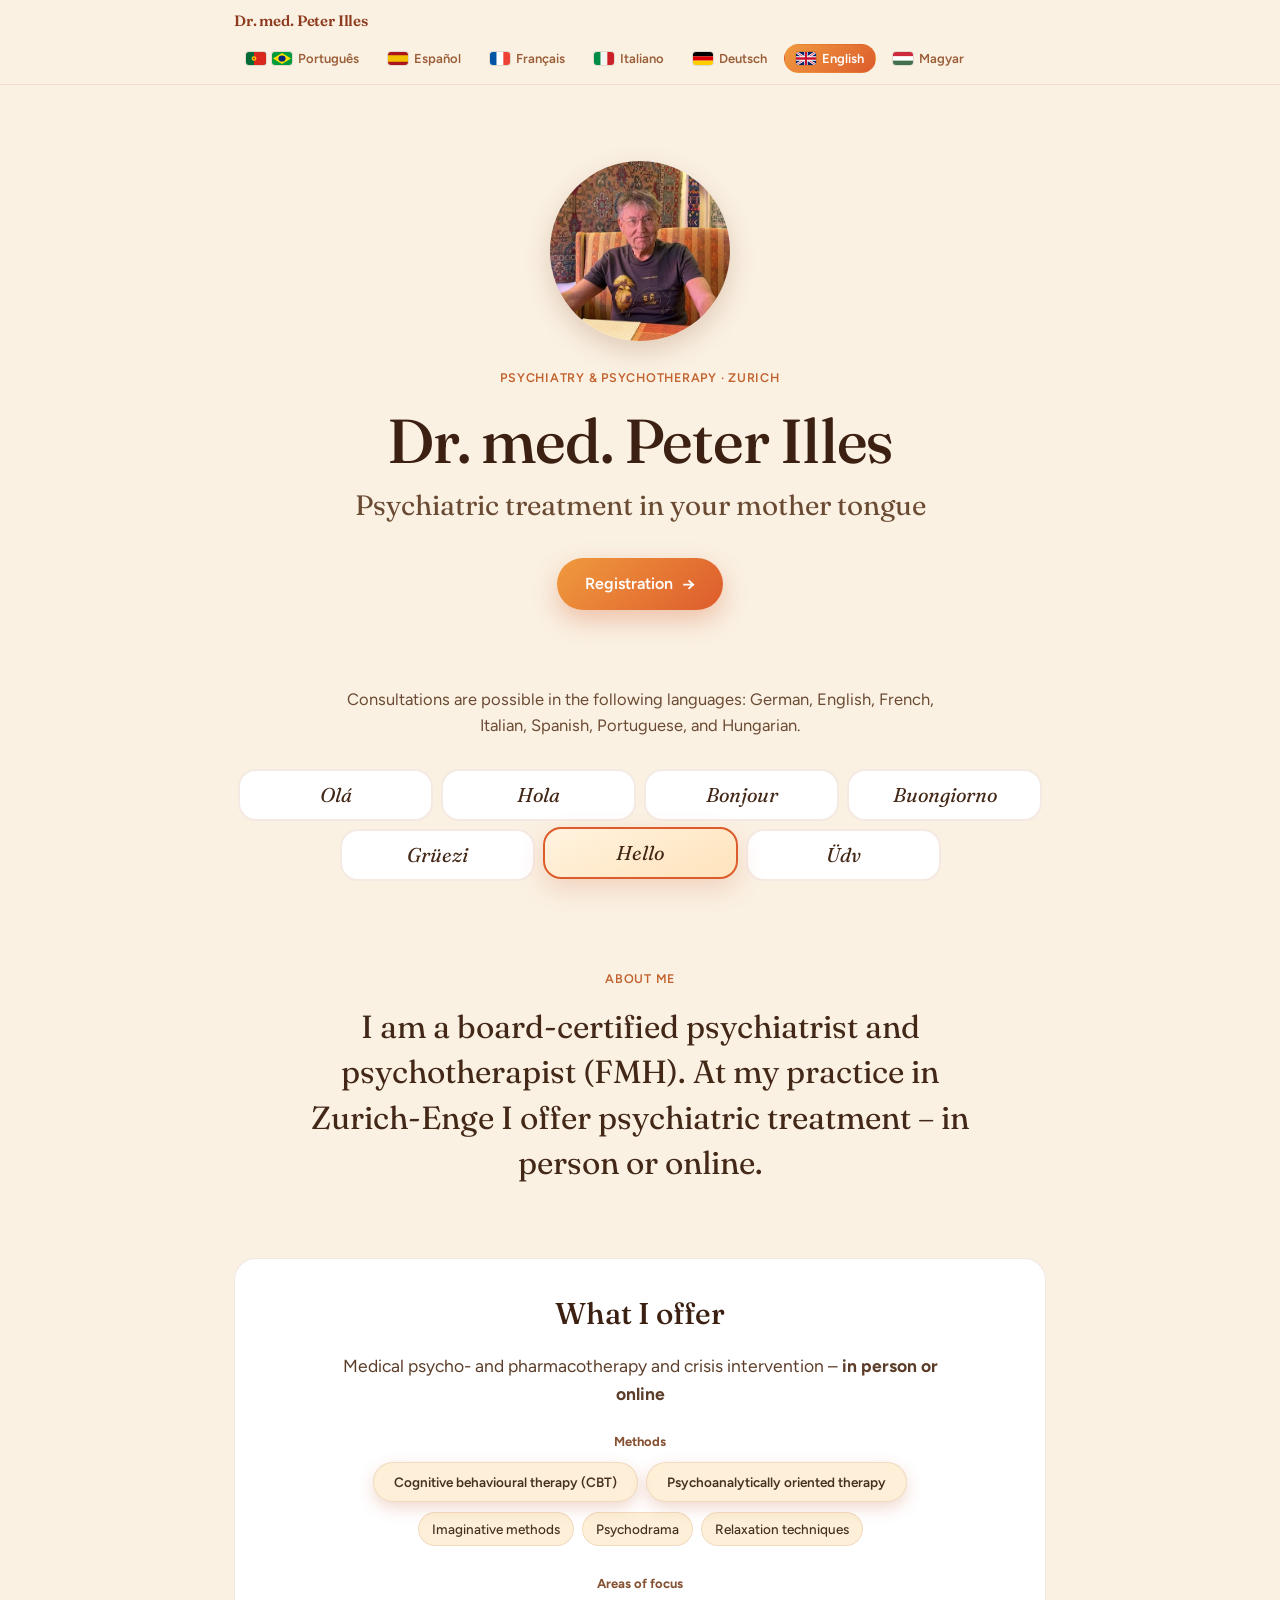
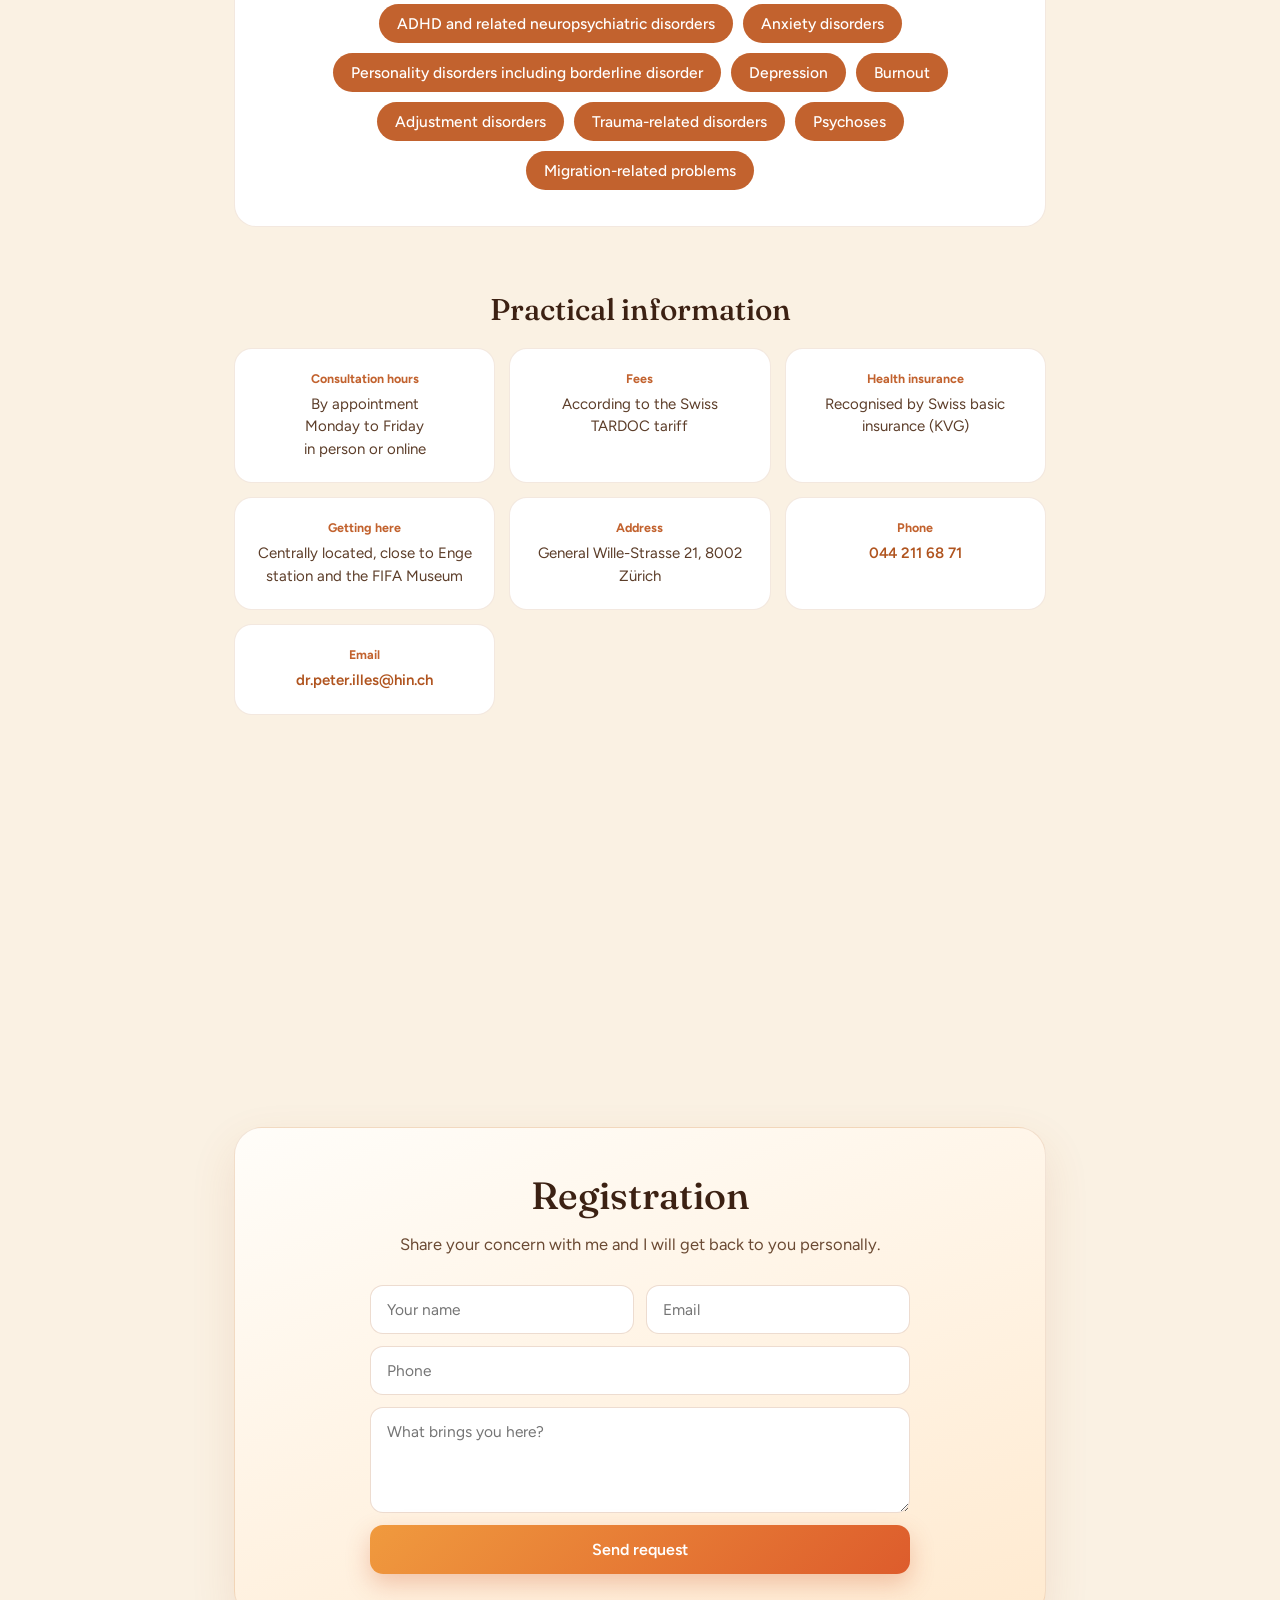
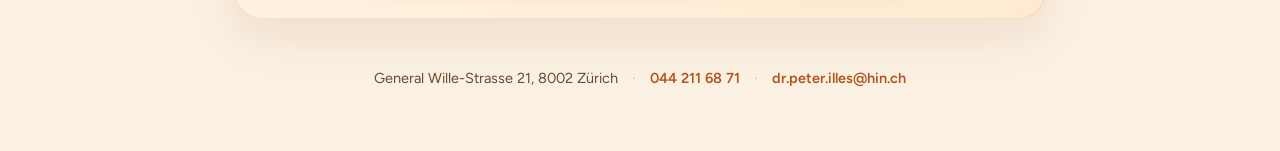
==== commit 7d60eba6: "Hero: Name als Überschrift, "Behandlung in Ihrer Muttersprache" als Untertitel (alle 7 Sprachen) Co-" ====
--- a/en/index.html
+++ b/en/index.html
@@ -32,7 +32,7 @@
   <link rel="preconnect" href="https://fonts.gstatic.com" crossorigin>
   <link href="https://fonts.googleapis.com/css2?family=Figtree:wght@400;500;600;700&family=Fraunces:opsz,ital,wght@9..144,0,400;9..144,0,500;9..144,0,600;9..144,1,400&display=swap" rel="stylesheet">
 
-  <style>@keyframes floatUp{0%{opacity:0;transform:translateY(14px)}to{opacity:1;transform:translateY(0)}}*,::after,::before{box-sizing:border-box}body{margin:0;font-family:"Figtree",system-ui,sans-serif;color:#46301f;background:#faf1e3;min-height:100vh;-webkit-font-smoothing:antialiased}::selection{background:#f6c56a;color:#4a2410}a{color:inherit}button{font-family:inherit}#nav{position:sticky;top:0;z-index:20;background:rgba(250,241,227,.86);backdrop-filter:blur(10px);border-bottom:1px solid rgba(180,110,60,.14)}#nav-inner,main{max-width:860px;margin:0 auto}#nav-inner,.pill{align-items:center}#nav-inner{padding:11px 24px;display:flex;justify-content:space-between;gap:14px;flex-wrap:wrap}#hero h1,#langs-intro h2,#nav-name{font-family:"Fraunces",Georgia,serif}#nav-name{font-weight:600;font-size:15px;color:#8e3a1e;letter-spacing:-.01em}#lang-pills{display:flex;flex-wrap:wrap;gap:5px}.pill{text-decoration:none;display:inline-flex;gap:6px;cursor:pointer;font-size:13px;font-weight:600;padding:6px 11px;border-radius:999px;border:1.5px solid transparent;transition:all .2s;background:0 0;color:#9a5e38}.pill.active{background:linear-gradient(135deg,#f09a3e,#dd5c2c);color:#fff}.pill svg{border-radius:3px;box-shadow:0 0 0 1px rgba(0,0,0,.1);flex:none}main{padding:0 24px}#hero{padding:76px 0 44px;text-align:center;animation:floatUp .7s ease both}#hero-portrait{width:180px;height:180px;border-radius:50%;object-fit:cover;object-position:center 28%;margin:0 auto 26px;display:block;box-shadow:0 10px 26px rgba(140,70,30,.22)}#hero-kicker{display:inline-block;font-size:12.5px;font-weight:600;letter-spacing:.06em;text-transform:uppercase;color:#c2622e;margin-bottom:24px}#hero h1,#langs-intro h2{font-weight:500;color:#3c2113}#hero h1{font-size:clamp(36px,5.4vw,62px);line-height:1.04;letter-spacing:-.018em;margin:0 auto 32px;max-width:15ch;text-wrap:balance}#hero-cta{display:inline-flex;align-items:center;gap:9px;background:linear-gradient(135deg,#f09a3e,#dd5c2c);color:#fff;font-weight:600;font-size:16px;text-decoration:none;padding:15px 28px;border-radius:999px;box-shadow:0 10px 26px rgba(210,90,44,.32)}#langs-section{padding:32px 0}#langs-intro{text-align:center;max-width:38em;margin:0 auto 30px}#langs-intro h2{font-size:clamp(26px,3.4vw,38px);margin:0 0 12px}#langs-intro p{font-size:16.5px;line-height:1.6;color:#6b4a33;margin:0}#lang-cards,.lang-card{display:flex;justify-content:center}#lang-cards{flex-wrap:wrap;gap:8px}.lang-card{text-decoration:none;font-family:inherit;cursor:pointer;flex-direction:column;align-items:center;gap:6px;padding:14px 6px;border-radius:18px;transition:all .22s;background:#fff;border:2px solid rgba(180,110,60,.14);width:calc(25% - 8px);min-width:110px}.lang-card.active{background:linear-gradient(155deg,#fff3df,#ffe3bc);border:2px solid #dd5c2c;box-shadow:0 10px 26px rgba(210,90,44,.2);transform:translateY(-2px)}#approach p,.lang-card-hello{font-family:"Fraunces",Georgia,serif;font-weight:400;color:#432717}.lang-card-hello{font-style:italic;font-size:20px;line-height:1}#approach{padding:48px 0;text-align:center}#approach-kicker{font-size:12.5px;font-weight:600;letter-spacing:.06em;text-transform:uppercase;color:#c2622e;margin-bottom:18px}#approach p{font-size:clamp(22px,3vw,32px);line-height:1.42;margin:0 auto;max-width:22em;text-wrap:pretty}#offer{padding:24px 0}#offer-box{background:#fff;border:1px solid rgba(180,110,60,.16);border-radius:22px;padding:36px;text-align:center}#offer-kicker{font-family:"Fraunces",Georgia,serif;font-size:clamp(22px,2.8vw,30px);font-weight:500;color:#3c2113;margin:0 0 20px}#contact-box>p,#offer-body{font-size:17.5px;line-height:1.6;color:#5c3d29;margin:0 auto 26px;max-width:34em}#methods-title{font-size:13px;font-weight:700;color:#875233;margin-bottom:13px}#methods-list{display:flex;flex-direction:column;gap:10px;align-items:center}.methods-primary-row,.methods-secondary-row{display:flex;flex-wrap:wrap;gap:8px;justify-content:center}.method-tag,.method-tag-primary{font-size:13.5px;font-weight:500;background:#f7cd8652;border:1px solid rgba(180,110,60,.16);padding:8px 13px;border-radius:999px}.method-tag-primary{font-weight:600;padding:11px 20px;box-shadow:0 6px 16px rgba(190,80,40,.22)}#focus{padding:24px 0}#focus h2{font-size:clamp(22px,2.8vw,30px);margin:0 0 18px;text-align:center}#focus-list{display:flex;flex-wrap:wrap;gap:10px;justify-content:center}.focus-tag{font-size:15.5px;font-weight:500;color:#fff;background:#c2622e;padding:10px 18px;border-radius:999px}#practical{padding:40px 0 24px}#contact-box h2,#focus h2,#practical h2{font-family:"Fraunces",Georgia,serif;font-weight:500;color:#3c2113}#practical h2{font-size:clamp(22px,2.8vw,30px);margin:0 0 20px;text-align:center}#practical-grid{display:grid;grid-template-columns:repeat(auto-fit,minmax(210px,1fr));gap:14px}.info-card{background:#fff;border:1px solid rgba(180,110,60,.16);border-radius:18px;padding:22px;text-align:center}.info-label{font-size:12.5px;font-weight:700;color:#c2622e;margin-bottom:7px}.info-value{font-size:15px;line-height:1.5;color:#5c3d29}#contact{padding:44px 0 30px;scroll-margin-top:60px}#contact-box{background:linear-gradient(160deg,#fffdf9,#ffead0);border:1px solid rgba(180,110,60,.18);border-radius:28px;padding:44px;box-shadow:0 18px 46px rgba(170,90,45,.12);text-align:center}#contact-box h2{font-size:clamp(26px,3.4vw,38px);margin:0 0 12px}#contact-box>p{font-size:16.5px;color:#6b4a33;margin:0 auto 28px;max-width:32em}#contact-form{display:grid;grid-template-columns:1fr 1fr;gap:12px;max-width:540px;margin:0 auto;text-align:left}#contact-form input,#contact-form textarea{font-family:inherit;font-size:15.5px;color:#46301f;background:#fff;border:1.5px solid rgba(180,110,60,.24);border-radius:13px;padding:14px 16px;outline:0;transition:border-color .2s}#contact-form input:focus,#contact-form textarea:focus{border-color:#dd5c2c}#contact-form input[name=phone],#contact-form textarea,#form-note{grid-column:1/-1}#contact-form textarea{resize:vertical}#contact-form button{grid-column:1/-1;font-family:inherit;font-weight:600;font-size:16px;color:#fff;background:linear-gradient(135deg,#f09a3e,#dd5c2c);border:0;border-radius:13px;padding:15px;cursor:pointer;box-shadow:0 10px 24px rgba(210,90,44,.3);transition:opacity .2s}#contact-form button:hover{opacity:.88}#form-note{font-size:12.5px;color:#a4673f;line-height:1.45;text-align:center}@media (max-width:640px){#contact-box{padding:28px 20px}#contact-form{grid-template-columns:1fr}}footer{padding:20px 0 64px;display:flex;flex-wrap:wrap;gap:14px;justify-content:center;align-items:center}footer a,footer span{font-size:14.5px;color:#6b4a33}footer .dot{color:#d8b48e}footer a{color:#b0541f;text-decoration:none;font-weight:600}#focus-title{font-family:inherit;font-size:13px;font-weight:700;color:#875233;margin:30px 0 13px}</style>
+  <style>@keyframes floatUp{0%{opacity:0;transform:translateY(14px)}to{opacity:1;transform:translateY(0)}}*,::after,::before{box-sizing:border-box}body{margin:0;font-family:"Figtree",system-ui,sans-serif;color:#46301f;background:#faf1e3;min-height:100vh;-webkit-font-smoothing:antialiased}::selection{background:#f6c56a;color:#4a2410}a{color:inherit}button{font-family:inherit}#nav{position:sticky;top:0;z-index:20;background:rgba(250,241,227,.86);backdrop-filter:blur(10px);border-bottom:1px solid rgba(180,110,60,.14)}#nav-inner,main{max-width:860px;margin:0 auto}#nav-inner,.pill{align-items:center}#nav-inner{padding:11px 24px;display:flex;justify-content:space-between;gap:14px;flex-wrap:wrap}#hero h1,#langs-intro h2,#nav-name{font-family:"Fraunces",Georgia,serif}#nav-name{font-weight:600;font-size:15px;color:#8e3a1e;letter-spacing:-.01em}#lang-pills{display:flex;flex-wrap:wrap;gap:5px}.pill{text-decoration:none;display:inline-flex;gap:6px;cursor:pointer;font-size:13px;font-weight:600;padding:6px 11px;border-radius:999px;border:1.5px solid transparent;transition:all .2s;background:0 0;color:#9a5e38}.pill.active{background:linear-gradient(135deg,#f09a3e,#dd5c2c);color:#fff}.pill svg{border-radius:3px;box-shadow:0 0 0 1px rgba(0,0,0,.1);flex:none}main{padding:0 24px}#hero{padding:76px 0 44px;text-align:center;animation:floatUp .7s ease both}#hero-portrait{width:180px;height:180px;border-radius:50%;object-fit:cover;object-position:center 28%;margin:0 auto 26px;display:block;box-shadow:0 10px 26px rgba(140,70,30,.22)}#hero-kicker{display:inline-block;font-size:12.5px;font-weight:600;letter-spacing:.06em;text-transform:uppercase;color:#c2622e;margin-bottom:24px}#hero h1,#langs-intro h2{font-weight:500;color:#3c2113}#hero h1{font-size:clamp(36px,5.4vw,62px);line-height:1.04;letter-spacing:-.018em;margin:0 auto 14px;max-width:none;text-wrap:balance}#hero-lead{font-family:"Fraunces",Georgia,serif;font-weight:400;font-size:clamp(20px,2.6vw,28px);line-height:1.3;color:#6b4a33;max-width:22em;margin:0 auto 34px;text-wrap:balance}#hero-cta{display:inline-flex;align-items:center;gap:9px;background:linear-gradient(135deg,#f09a3e,#dd5c2c);color:#fff;font-weight:600;font-size:16px;text-decoration:none;padding:15px 28px;border-radius:999px;box-shadow:0 10px 26px rgba(210,90,44,.32)}#langs-section{padding:32px 0}#langs-intro{text-align:center;max-width:38em;margin:0 auto 30px}#langs-intro h2{font-size:clamp(26px,3.4vw,38px);margin:0 0 12px}#langs-intro p{font-size:16.5px;line-height:1.6;color:#6b4a33;margin:0}#lang-cards,.lang-card{display:flex;justify-content:center}#lang-cards{flex-wrap:wrap;gap:8px}.lang-card{text-decoration:none;font-family:inherit;cursor:pointer;flex-direction:column;align-items:center;gap:6px;padding:14px 6px;border-radius:18px;transition:all .22s;background:#fff;border:2px solid rgba(180,110,60,.14);width:calc(25% - 8px);min-width:110px}.lang-card.active{background:linear-gradient(155deg,#fff3df,#ffe3bc);border:2px solid #dd5c2c;box-shadow:0 10px 26px rgba(210,90,44,.2);transform:translateY(-2px)}#approach p,.lang-card-hello{font-family:"Fraunces",Georgia,serif;font-weight:400;color:#432717}.lang-card-hello{font-style:italic;font-size:20px;line-height:1}#approach{padding:48px 0;text-align:center}#approach-kicker{font-size:12.5px;font-weight:600;letter-spacing:.06em;text-transform:uppercase;color:#c2622e;margin-bottom:18px}#approach p{font-size:clamp(22px,3vw,32px);line-height:1.42;margin:0 auto;max-width:22em;text-wrap:pretty}#offer{padding:24px 0}#offer-box{background:#fff;border:1px solid rgba(180,110,60,.16);border-radius:22px;padding:36px;text-align:center}#offer-kicker{font-family:"Fraunces",Georgia,serif;font-size:clamp(22px,2.8vw,30px);font-weight:500;color:#3c2113;margin:0 0 20px}#contact-box>p,#offer-body{font-size:17.5px;line-height:1.6;color:#5c3d29;margin:0 auto 26px;max-width:34em}#methods-title{font-size:13px;font-weight:700;color:#875233;margin-bottom:13px}#methods-list{display:flex;flex-direction:column;gap:10px;align-items:center}.methods-primary-row,.methods-secondary-row{display:flex;flex-wrap:wrap;gap:8px;justify-content:center}.method-tag,.method-tag-primary{font-size:13.5px;font-weight:500;background:#f7cd8652;border:1px solid rgba(180,110,60,.16);padding:8px 13px;border-radius:999px}.method-tag-primary{font-weight:600;padding:11px 20px;box-shadow:0 6px 16px rgba(190,80,40,.22)}#focus{padding:24px 0}#focus h2{font-size:clamp(22px,2.8vw,30px);margin:0 0 18px;text-align:center}#focus-list{display:flex;flex-wrap:wrap;gap:10px;justify-content:center}.focus-tag{font-size:15.5px;font-weight:500;color:#fff;background:#c2622e;padding:10px 18px;border-radius:999px}#practical{padding:40px 0 24px}#contact-box h2,#focus h2,#practical h2{font-family:"Fraunces",Georgia,serif;font-weight:500;color:#3c2113}#practical h2{font-size:clamp(22px,2.8vw,30px);margin:0 0 20px;text-align:center}#practical-grid{display:grid;grid-template-columns:repeat(auto-fit,minmax(210px,1fr));gap:14px}.info-card{background:#fff;border:1px solid rgba(180,110,60,.16);border-radius:18px;padding:22px;text-align:center}.info-label{font-size:12.5px;font-weight:700;color:#c2622e;margin-bottom:7px}.info-value{font-size:15px;line-height:1.5;color:#5c3d29}#contact{padding:44px 0 30px;scroll-margin-top:60px}#contact-box{background:linear-gradient(160deg,#fffdf9,#ffead0);border:1px solid rgba(180,110,60,.18);border-radius:28px;padding:44px;box-shadow:0 18px 46px rgba(170,90,45,.12);text-align:center}#contact-box h2{font-size:clamp(26px,3.4vw,38px);margin:0 0 12px}#contact-box>p{font-size:16.5px;color:#6b4a33;margin:0 auto 28px;max-width:32em}#contact-form{display:grid;grid-template-columns:1fr 1fr;gap:12px;max-width:540px;margin:0 auto;text-align:left}#contact-form input,#contact-form textarea{font-family:inherit;font-size:15.5px;color:#46301f;background:#fff;border:1.5px solid rgba(180,110,60,.24);border-radius:13px;padding:14px 16px;outline:0;transition:border-color .2s}#contact-form input:focus,#contact-form textarea:focus{border-color:#dd5c2c}#contact-form input[name=phone],#contact-form textarea,#form-note{grid-column:1/-1}#contact-form textarea{resize:vertical}#contact-form button{grid-column:1/-1;font-family:inherit;font-weight:600;font-size:16px;color:#fff;background:linear-gradient(135deg,#f09a3e,#dd5c2c);border:0;border-radius:13px;padding:15px;cursor:pointer;box-shadow:0 10px 24px rgba(210,90,44,.3);transition:opacity .2s}#contact-form button:hover{opacity:.88}#form-note{font-size:12.5px;color:#a4673f;line-height:1.45;text-align:center}@media (max-width:640px){#contact-box{padding:28px 20px}#contact-form{grid-template-columns:1fr}}footer{padding:20px 0 64px;display:flex;flex-wrap:wrap;gap:14px;justify-content:center;align-items:center}footer a,footer span{font-size:14.5px;color:#6b4a33}footer .dot{color:#d8b48e}footer a{color:#b0541f;text-decoration:none;font-weight:600}#focus-title{font-family:inherit;font-size:13px;font-weight:700;color:#875233;margin:30px 0 13px}</style>
 
   <script type="application/ld+json">{"@context":"https://schema.org","@type":"Physician","@id":"https://peterilles.info/#physician","name":"Dr. med. Peter Illes","description":"English-speaking psychiatrist in Zurich: Dr. med. Peter Illes, FMH specialist in psychiatry and psychotherapy. Sessions in English, German, French, Italian, Spanish, Portuguese and Hungarian – in person or online.","medicalSpecialty":"https://schema.org/Psychiatric","url":"https://peterilles.info/en/","image":"https://peterilles.info/dr-illes-portrait.webp","telephone":"+41442116871","email":"mailto:dr.peter.illes@hin.ch","address":{"@type":"PostalAddress","streetAddress":"General Wille-Strasse 21","postalCode":"8002","addressLocality":"Zürich","addressCountry":"CH"},"geo":{"@type":"GeoCoordinates","latitude":47.36374597116766,"longitude":8.529243776901245},"hasMap":"https://www.google.com/maps/search/?api=1&query=General+Wille-Strasse+21%2C+8002+Z%C3%BCrich","availableLanguage":["German","English","French","Italian","Spanish","Portuguese","Hungarian"]}</script>
 </head>
@@ -51,7 +51,8 @@
   <section id="hero">
     <img id="hero-portrait" src="/dr-illes-portrait.webp" alt="Dr. med. Peter Illes" width="180" height="180" fetchpriority="high" decoding="async">
     <div id="hero-kicker">Psychiatry & Psychotherapy · Zurich</div>
-    <h1 id="hero-lead">Psychiatric treatment in your mother tongue</h1>
+    <h1 id="hero-name">Dr. med. Peter Illes</h1>
+    <p id="hero-lead">Psychiatric treatment in your mother tongue</p>
     <a href="#contact" id="hero-cta">Registration <span style="font-size:18px">→</span></a>
   </section>
 
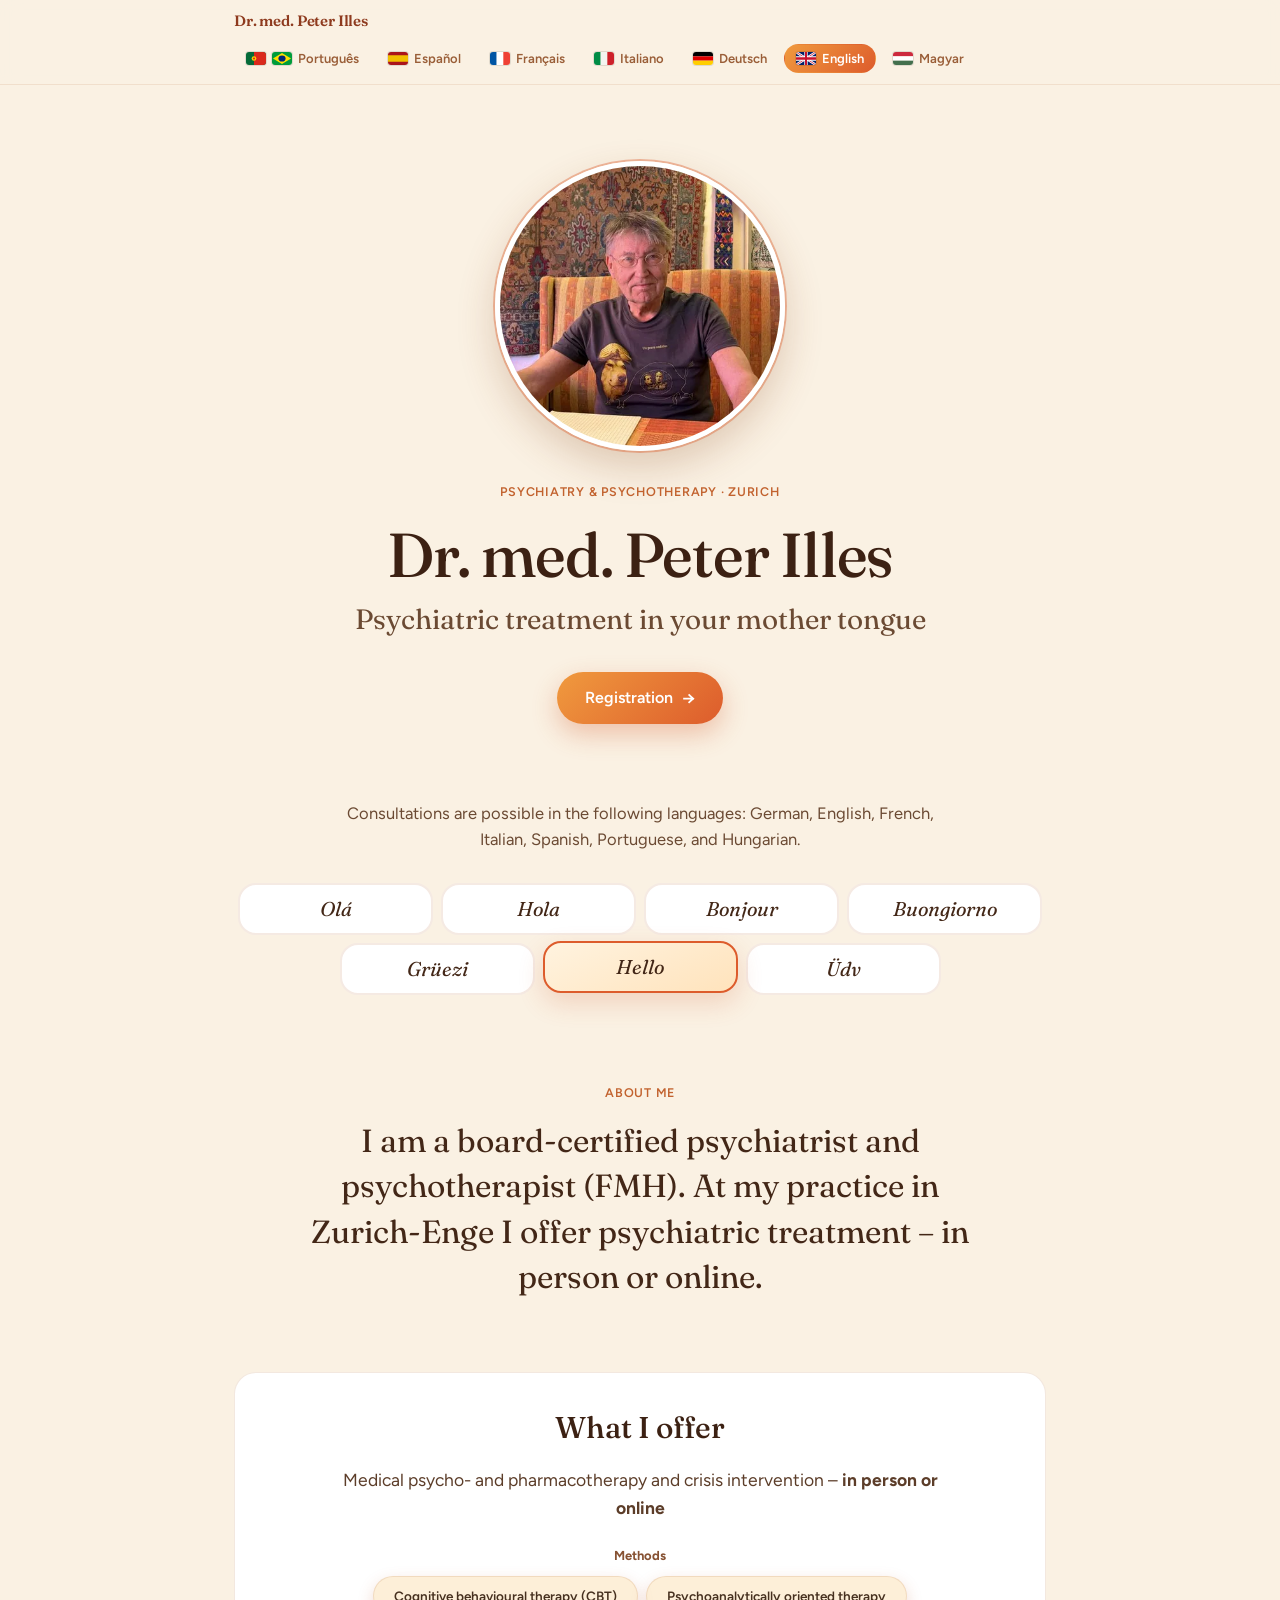
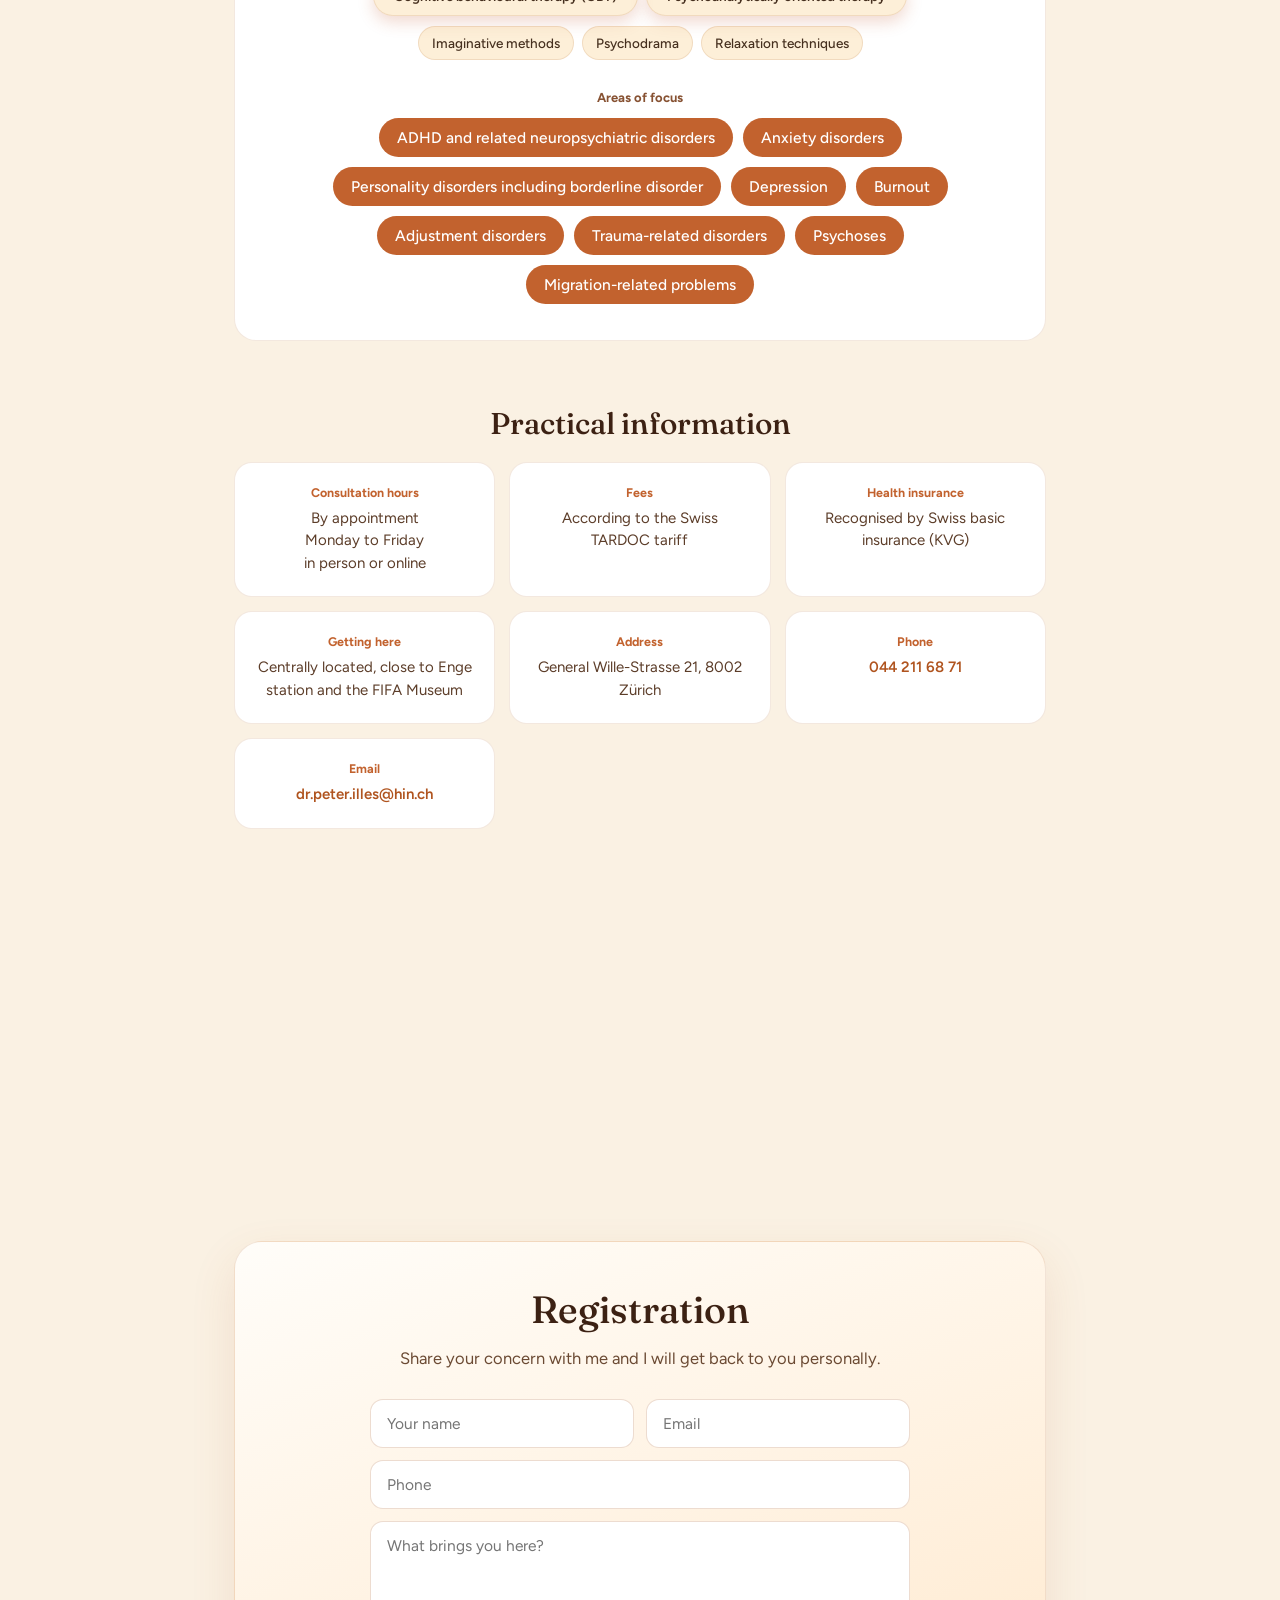
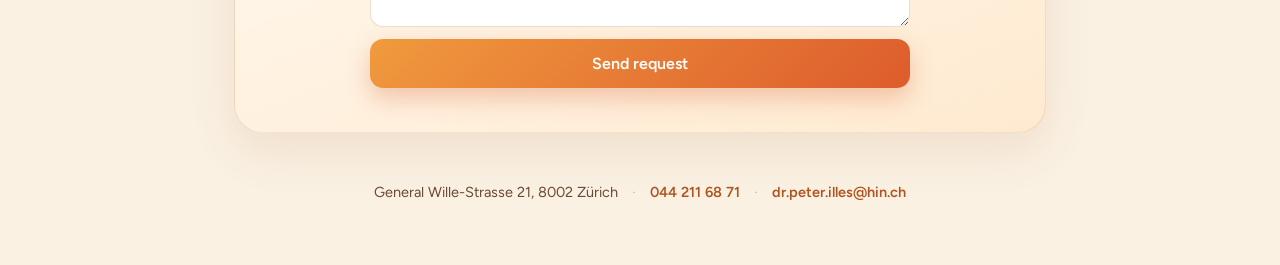
==== commit 6c7accb0: "Hero: Portrait größer (bis 290px) mit weissem Rand und feinem Ring Co-Authored-By: Claude Sonnet 5.5" ====
--- a/en/index.html
+++ b/en/index.html
@@ -32,7 +32,7 @@
   <link rel="preconnect" href="https://fonts.gstatic.com" crossorigin>
   <link href="https://fonts.googleapis.com/css2?family=Figtree:wght@400;500;600;700&family=Fraunces:opsz,ital,wght@9..144,0,400;9..144,0,500;9..144,0,600;9..144,1,400&display=swap" rel="stylesheet">
 
-  <style>@keyframes floatUp{0%{opacity:0;transform:translateY(14px)}to{opacity:1;transform:translateY(0)}}*,::after,::before{box-sizing:border-box}body{margin:0;font-family:"Figtree",system-ui,sans-serif;color:#46301f;background:#faf1e3;min-height:100vh;-webkit-font-smoothing:antialiased}::selection{background:#f6c56a;color:#4a2410}a{color:inherit}button{font-family:inherit}#nav{position:sticky;top:0;z-index:20;background:rgba(250,241,227,.86);backdrop-filter:blur(10px);border-bottom:1px solid rgba(180,110,60,.14)}#nav-inner,main{max-width:860px;margin:0 auto}#nav-inner,.pill{align-items:center}#nav-inner{padding:11px 24px;display:flex;justify-content:space-between;gap:14px;flex-wrap:wrap}#hero h1,#langs-intro h2,#nav-name{font-family:"Fraunces",Georgia,serif}#nav-name{font-weight:600;font-size:15px;color:#8e3a1e;letter-spacing:-.01em}#lang-pills{display:flex;flex-wrap:wrap;gap:5px}.pill{text-decoration:none;display:inline-flex;gap:6px;cursor:pointer;font-size:13px;font-weight:600;padding:6px 11px;border-radius:999px;border:1.5px solid transparent;transition:all .2s;background:0 0;color:#9a5e38}.pill.active{background:linear-gradient(135deg,#f09a3e,#dd5c2c);color:#fff}.pill svg{border-radius:3px;box-shadow:0 0 0 1px rgba(0,0,0,.1);flex:none}main{padding:0 24px}#hero{padding:76px 0 44px;text-align:center;animation:floatUp .7s ease both}#hero-portrait{width:180px;height:180px;border-radius:50%;object-fit:cover;object-position:center 28%;margin:0 auto 26px;display:block;box-shadow:0 10px 26px rgba(140,70,30,.22)}#hero-kicker{display:inline-block;font-size:12.5px;font-weight:600;letter-spacing:.06em;text-transform:uppercase;color:#c2622e;margin-bottom:24px}#hero h1,#langs-intro h2{font-weight:500;color:#3c2113}#hero h1{font-size:clamp(36px,5.4vw,62px);line-height:1.04;letter-spacing:-.018em;margin:0 auto 14px;max-width:none;text-wrap:balance}#hero-lead{font-family:"Fraunces",Georgia,serif;font-weight:400;font-size:clamp(20px,2.6vw,28px);line-height:1.3;color:#6b4a33;max-width:22em;margin:0 auto 34px;text-wrap:balance}#hero-cta{display:inline-flex;align-items:center;gap:9px;background:linear-gradient(135deg,#f09a3e,#dd5c2c);color:#fff;font-weight:600;font-size:16px;text-decoration:none;padding:15px 28px;border-radius:999px;box-shadow:0 10px 26px rgba(210,90,44,.32)}#langs-section{padding:32px 0}#langs-intro{text-align:center;max-width:38em;margin:0 auto 30px}#langs-intro h2{font-size:clamp(26px,3.4vw,38px);margin:0 0 12px}#langs-intro p{font-size:16.5px;line-height:1.6;color:#6b4a33;margin:0}#lang-cards,.lang-card{display:flex;justify-content:center}#lang-cards{flex-wrap:wrap;gap:8px}.lang-card{text-decoration:none;font-family:inherit;cursor:pointer;flex-direction:column;align-items:center;gap:6px;padding:14px 6px;border-radius:18px;transition:all .22s;background:#fff;border:2px solid rgba(180,110,60,.14);width:calc(25% - 8px);min-width:110px}.lang-card.active{background:linear-gradient(155deg,#fff3df,#ffe3bc);border:2px solid #dd5c2c;box-shadow:0 10px 26px rgba(210,90,44,.2);transform:translateY(-2px)}#approach p,.lang-card-hello{font-family:"Fraunces",Georgia,serif;font-weight:400;color:#432717}.lang-card-hello{font-style:italic;font-size:20px;line-height:1}#approach{padding:48px 0;text-align:center}#approach-kicker{font-size:12.5px;font-weight:600;letter-spacing:.06em;text-transform:uppercase;color:#c2622e;margin-bottom:18px}#approach p{font-size:clamp(22px,3vw,32px);line-height:1.42;margin:0 auto;max-width:22em;text-wrap:pretty}#offer{padding:24px 0}#offer-box{background:#fff;border:1px solid rgba(180,110,60,.16);border-radius:22px;padding:36px;text-align:center}#offer-kicker{font-family:"Fraunces",Georgia,serif;font-size:clamp(22px,2.8vw,30px);font-weight:500;color:#3c2113;margin:0 0 20px}#contact-box>p,#offer-body{font-size:17.5px;line-height:1.6;color:#5c3d29;margin:0 auto 26px;max-width:34em}#methods-title{font-size:13px;font-weight:700;color:#875233;margin-bottom:13px}#methods-list{display:flex;flex-direction:column;gap:10px;align-items:center}.methods-primary-row,.methods-secondary-row{display:flex;flex-wrap:wrap;gap:8px;justify-content:center}.method-tag,.method-tag-primary{font-size:13.5px;font-weight:500;background:#f7cd8652;border:1px solid rgba(180,110,60,.16);padding:8px 13px;border-radius:999px}.method-tag-primary{font-weight:600;padding:11px 20px;box-shadow:0 6px 16px rgba(190,80,40,.22)}#focus{padding:24px 0}#focus h2{font-size:clamp(22px,2.8vw,30px);margin:0 0 18px;text-align:center}#focus-list{display:flex;flex-wrap:wrap;gap:10px;justify-content:center}.focus-tag{font-size:15.5px;font-weight:500;color:#fff;background:#c2622e;padding:10px 18px;border-radius:999px}#practical{padding:40px 0 24px}#contact-box h2,#focus h2,#practical h2{font-family:"Fraunces",Georgia,serif;font-weight:500;color:#3c2113}#practical h2{font-size:clamp(22px,2.8vw,30px);margin:0 0 20px;text-align:center}#practical-grid{display:grid;grid-template-columns:repeat(auto-fit,minmax(210px,1fr));gap:14px}.info-card{background:#fff;border:1px solid rgba(180,110,60,.16);border-radius:18px;padding:22px;text-align:center}.info-label{font-size:12.5px;font-weight:700;color:#c2622e;margin-bottom:7px}.info-value{font-size:15px;line-height:1.5;color:#5c3d29}#contact{padding:44px 0 30px;scroll-margin-top:60px}#contact-box{background:linear-gradient(160deg,#fffdf9,#ffead0);border:1px solid rgba(180,110,60,.18);border-radius:28px;padding:44px;box-shadow:0 18px 46px rgba(170,90,45,.12);text-align:center}#contact-box h2{font-size:clamp(26px,3.4vw,38px);margin:0 0 12px}#contact-box>p{font-size:16.5px;color:#6b4a33;margin:0 auto 28px;max-width:32em}#contact-form{display:grid;grid-template-columns:1fr 1fr;gap:12px;max-width:540px;margin:0 auto;text-align:left}#contact-form input,#contact-form textarea{font-family:inherit;font-size:15.5px;color:#46301f;background:#fff;border:1.5px solid rgba(180,110,60,.24);border-radius:13px;padding:14px 16px;outline:0;transition:border-color .2s}#contact-form input:focus,#contact-form textarea:focus{border-color:#dd5c2c}#contact-form input[name=phone],#contact-form textarea,#form-note{grid-column:1/-1}#contact-form textarea{resize:vertical}#contact-form button{grid-column:1/-1;font-family:inherit;font-weight:600;font-size:16px;color:#fff;background:linear-gradient(135deg,#f09a3e,#dd5c2c);border:0;border-radius:13px;padding:15px;cursor:pointer;box-shadow:0 10px 24px rgba(210,90,44,.3);transition:opacity .2s}#contact-form button:hover{opacity:.88}#form-note{font-size:12.5px;color:#a4673f;line-height:1.45;text-align:center}@media (max-width:640px){#contact-box{padding:28px 20px}#contact-form{grid-template-columns:1fr}}footer{padding:20px 0 64px;display:flex;flex-wrap:wrap;gap:14px;justify-content:center;align-items:center}footer a,footer span{font-size:14.5px;color:#6b4a33}footer .dot{color:#d8b48e}footer a{color:#b0541f;text-decoration:none;font-weight:600}#focus-title{font-family:inherit;font-size:13px;font-weight:700;color:#875233;margin:30px 0 13px}</style>
+  <style>@keyframes floatUp{0%{opacity:0;transform:translateY(14px)}to{opacity:1;transform:translateY(0)}}*,::after,::before{box-sizing:border-box}body{margin:0;font-family:"Figtree",system-ui,sans-serif;color:#46301f;background:#faf1e3;min-height:100vh;-webkit-font-smoothing:antialiased}::selection{background:#f6c56a;color:#4a2410}a{color:inherit}button{font-family:inherit}#nav{position:sticky;top:0;z-index:20;background:rgba(250,241,227,.86);backdrop-filter:blur(10px);border-bottom:1px solid rgba(180,110,60,.14)}#nav-inner,main{max-width:860px;margin:0 auto}#nav-inner,.pill{align-items:center}#nav-inner{padding:11px 24px;display:flex;justify-content:space-between;gap:14px;flex-wrap:wrap}#hero h1,#langs-intro h2,#nav-name{font-family:"Fraunces",Georgia,serif}#nav-name{font-weight:600;font-size:15px;color:#8e3a1e;letter-spacing:-.01em}#lang-pills{display:flex;flex-wrap:wrap;gap:5px}.pill{text-decoration:none;display:inline-flex;gap:6px;cursor:pointer;font-size:13px;font-weight:600;padding:6px 11px;border-radius:999px;border:1.5px solid transparent;transition:all .2s;background:0 0;color:#9a5e38}.pill.active{background:linear-gradient(135deg,#f09a3e,#dd5c2c);color:#fff}.pill svg{border-radius:3px;box-shadow:0 0 0 1px rgba(0,0,0,.1);flex:none}main{padding:0 24px}#hero{padding:76px 0 44px;text-align:center;animation:floatUp .7s ease both}#hero-portrait{width:clamp(230px,34vw,290px);height:clamp(230px,34vw,290px);border-radius:50%;object-fit:cover;object-position:center 28%;margin:0 auto 30px;display:block;border:5px solid #fff;box-shadow:0 0 0 2px rgba(221,92,44,.4),0 16px 38px rgba(140,70,30,.24)}#hero-kicker{display:inline-block;font-size:12.5px;font-weight:600;letter-spacing:.06em;text-transform:uppercase;color:#c2622e;margin-bottom:24px}#hero h1,#langs-intro h2{font-weight:500;color:#3c2113}#hero h1{font-size:clamp(36px,5.4vw,62px);line-height:1.04;letter-spacing:-.018em;margin:0 auto 14px;max-width:none;text-wrap:balance}#hero-lead{font-family:"Fraunces",Georgia,serif;font-weight:400;font-size:clamp(20px,2.6vw,28px);line-height:1.3;color:#6b4a33;max-width:22em;margin:0 auto 34px;text-wrap:balance}#hero-cta{display:inline-flex;align-items:center;gap:9px;background:linear-gradient(135deg,#f09a3e,#dd5c2c);color:#fff;font-weight:600;font-size:16px;text-decoration:none;padding:15px 28px;border-radius:999px;box-shadow:0 10px 26px rgba(210,90,44,.32)}#langs-section{padding:32px 0}#langs-intro{text-align:center;max-width:38em;margin:0 auto 30px}#langs-intro h2{font-size:clamp(26px,3.4vw,38px);margin:0 0 12px}#langs-intro p{font-size:16.5px;line-height:1.6;color:#6b4a33;margin:0}#lang-cards,.lang-card{display:flex;justify-content:center}#lang-cards{flex-wrap:wrap;gap:8px}.lang-card{text-decoration:none;font-family:inherit;cursor:pointer;flex-direction:column;align-items:center;gap:6px;padding:14px 6px;border-radius:18px;transition:all .22s;background:#fff;border:2px solid rgba(180,110,60,.14);width:calc(25% - 8px);min-width:110px}.lang-card.active{background:linear-gradient(155deg,#fff3df,#ffe3bc);border:2px solid #dd5c2c;box-shadow:0 10px 26px rgba(210,90,44,.2);transform:translateY(-2px)}#approach p,.lang-card-hello{font-family:"Fraunces",Georgia,serif;font-weight:400;color:#432717}.lang-card-hello{font-style:italic;font-size:20px;line-height:1}#approach{padding:48px 0;text-align:center}#approach-kicker{font-size:12.5px;font-weight:600;letter-spacing:.06em;text-transform:uppercase;color:#c2622e;margin-bottom:18px}#approach p{font-size:clamp(22px,3vw,32px);line-height:1.42;margin:0 auto;max-width:22em;text-wrap:pretty}#offer{padding:24px 0}#offer-box{background:#fff;border:1px solid rgba(180,110,60,.16);border-radius:22px;padding:36px;text-align:center}#offer-kicker{font-family:"Fraunces",Georgia,serif;font-size:clamp(22px,2.8vw,30px);font-weight:500;color:#3c2113;margin:0 0 20px}#contact-box>p,#offer-body{font-size:17.5px;line-height:1.6;color:#5c3d29;margin:0 auto 26px;max-width:34em}#methods-title{font-size:13px;font-weight:700;color:#875233;margin-bottom:13px}#methods-list{display:flex;flex-direction:column;gap:10px;align-items:center}.methods-primary-row,.methods-secondary-row{display:flex;flex-wrap:wrap;gap:8px;justify-content:center}.method-tag,.method-tag-primary{font-size:13.5px;font-weight:500;background:#f7cd8652;border:1px solid rgba(180,110,60,.16);padding:8px 13px;border-radius:999px}.method-tag-primary{font-weight:600;padding:11px 20px;box-shadow:0 6px 16px rgba(190,80,40,.22)}#focus{padding:24px 0}#focus h2{font-size:clamp(22px,2.8vw,30px);margin:0 0 18px;text-align:center}#focus-list{display:flex;flex-wrap:wrap;gap:10px;justify-content:center}.focus-tag{font-size:15.5px;font-weight:500;color:#fff;background:#c2622e;padding:10px 18px;border-radius:999px}#practical{padding:40px 0 24px}#contact-box h2,#focus h2,#practical h2{font-family:"Fraunces",Georgia,serif;font-weight:500;color:#3c2113}#practical h2{font-size:clamp(22px,2.8vw,30px);margin:0 0 20px;text-align:center}#practical-grid{display:grid;grid-template-columns:repeat(auto-fit,minmax(210px,1fr));gap:14px}.info-card{background:#fff;border:1px solid rgba(180,110,60,.16);border-radius:18px;padding:22px;text-align:center}.info-label{font-size:12.5px;font-weight:700;color:#c2622e;margin-bottom:7px}.info-value{font-size:15px;line-height:1.5;color:#5c3d29}#contact{padding:44px 0 30px;scroll-margin-top:60px}#contact-box{background:linear-gradient(160deg,#fffdf9,#ffead0);border:1px solid rgba(180,110,60,.18);border-radius:28px;padding:44px;box-shadow:0 18px 46px rgba(170,90,45,.12);text-align:center}#contact-box h2{font-size:clamp(26px,3.4vw,38px);margin:0 0 12px}#contact-box>p{font-size:16.5px;color:#6b4a33;margin:0 auto 28px;max-width:32em}#contact-form{display:grid;grid-template-columns:1fr 1fr;gap:12px;max-width:540px;margin:0 auto;text-align:left}#contact-form input,#contact-form textarea{font-family:inherit;font-size:15.5px;color:#46301f;background:#fff;border:1.5px solid rgba(180,110,60,.24);border-radius:13px;padding:14px 16px;outline:0;transition:border-color .2s}#contact-form input:focus,#contact-form textarea:focus{border-color:#dd5c2c}#contact-form input[name=phone],#contact-form textarea,#form-note{grid-column:1/-1}#contact-form textarea{resize:vertical}#contact-form button{grid-column:1/-1;font-family:inherit;font-weight:600;font-size:16px;color:#fff;background:linear-gradient(135deg,#f09a3e,#dd5c2c);border:0;border-radius:13px;padding:15px;cursor:pointer;box-shadow:0 10px 24px rgba(210,90,44,.3);transition:opacity .2s}#contact-form button:hover{opacity:.88}#form-note{font-size:12.5px;color:#a4673f;line-height:1.45;text-align:center}@media (max-width:640px){#contact-box{padding:28px 20px}#contact-form{grid-template-columns:1fr}}footer{padding:20px 0 64px;display:flex;flex-wrap:wrap;gap:14px;justify-content:center;align-items:center}footer a,footer span{font-size:14.5px;color:#6b4a33}footer .dot{color:#d8b48e}footer a{color:#b0541f;text-decoration:none;font-weight:600}#focus-title{font-family:inherit;font-size:13px;font-weight:700;color:#875233;margin:30px 0 13px}</style>
 
   <script type="application/ld+json">{"@context":"https://schema.org","@type":"Physician","@id":"https://peterilles.info/#physician","name":"Dr. med. Peter Illes","description":"English-speaking psychiatrist in Zurich: Dr. med. Peter Illes, FMH specialist in psychiatry and psychotherapy. Sessions in English, German, French, Italian, Spanish, Portuguese and Hungarian – in person or online.","medicalSpecialty":"https://schema.org/Psychiatric","url":"https://peterilles.info/en/","image":"https://peterilles.info/dr-illes-portrait.webp","telephone":"+41442116871","email":"mailto:dr.peter.illes@hin.ch","address":{"@type":"PostalAddress","streetAddress":"General Wille-Strasse 21","postalCode":"8002","addressLocality":"Zürich","addressCountry":"CH"},"geo":{"@type":"GeoCoordinates","latitude":47.36374597116766,"longitude":8.529243776901245},"hasMap":"https://www.google.com/maps/search/?api=1&query=General+Wille-Strasse+21%2C+8002+Z%C3%BCrich","availableLanguage":["German","English","French","Italian","Spanish","Portuguese","Hungarian"]}</script>
 </head>
@@ -49,7 +49,7 @@
 <main>
   <!-- HERO -->
   <section id="hero">
-    <img id="hero-portrait" src="/dr-illes-portrait.webp" alt="Dr. med. Peter Illes" width="180" height="180" fetchpriority="high" decoding="async">
+    <img id="hero-portrait" src="/dr-illes-portrait.webp" alt="Dr. med. Peter Illes" width="290" height="290" fetchpriority="high" decoding="async">
     <div id="hero-kicker">Psychiatry & Psychotherapy · Zurich</div>
     <h1 id="hero-name">Dr. med. Peter Illes</h1>
     <p id="hero-lead">Psychiatric treatment in your mother tongue</p>
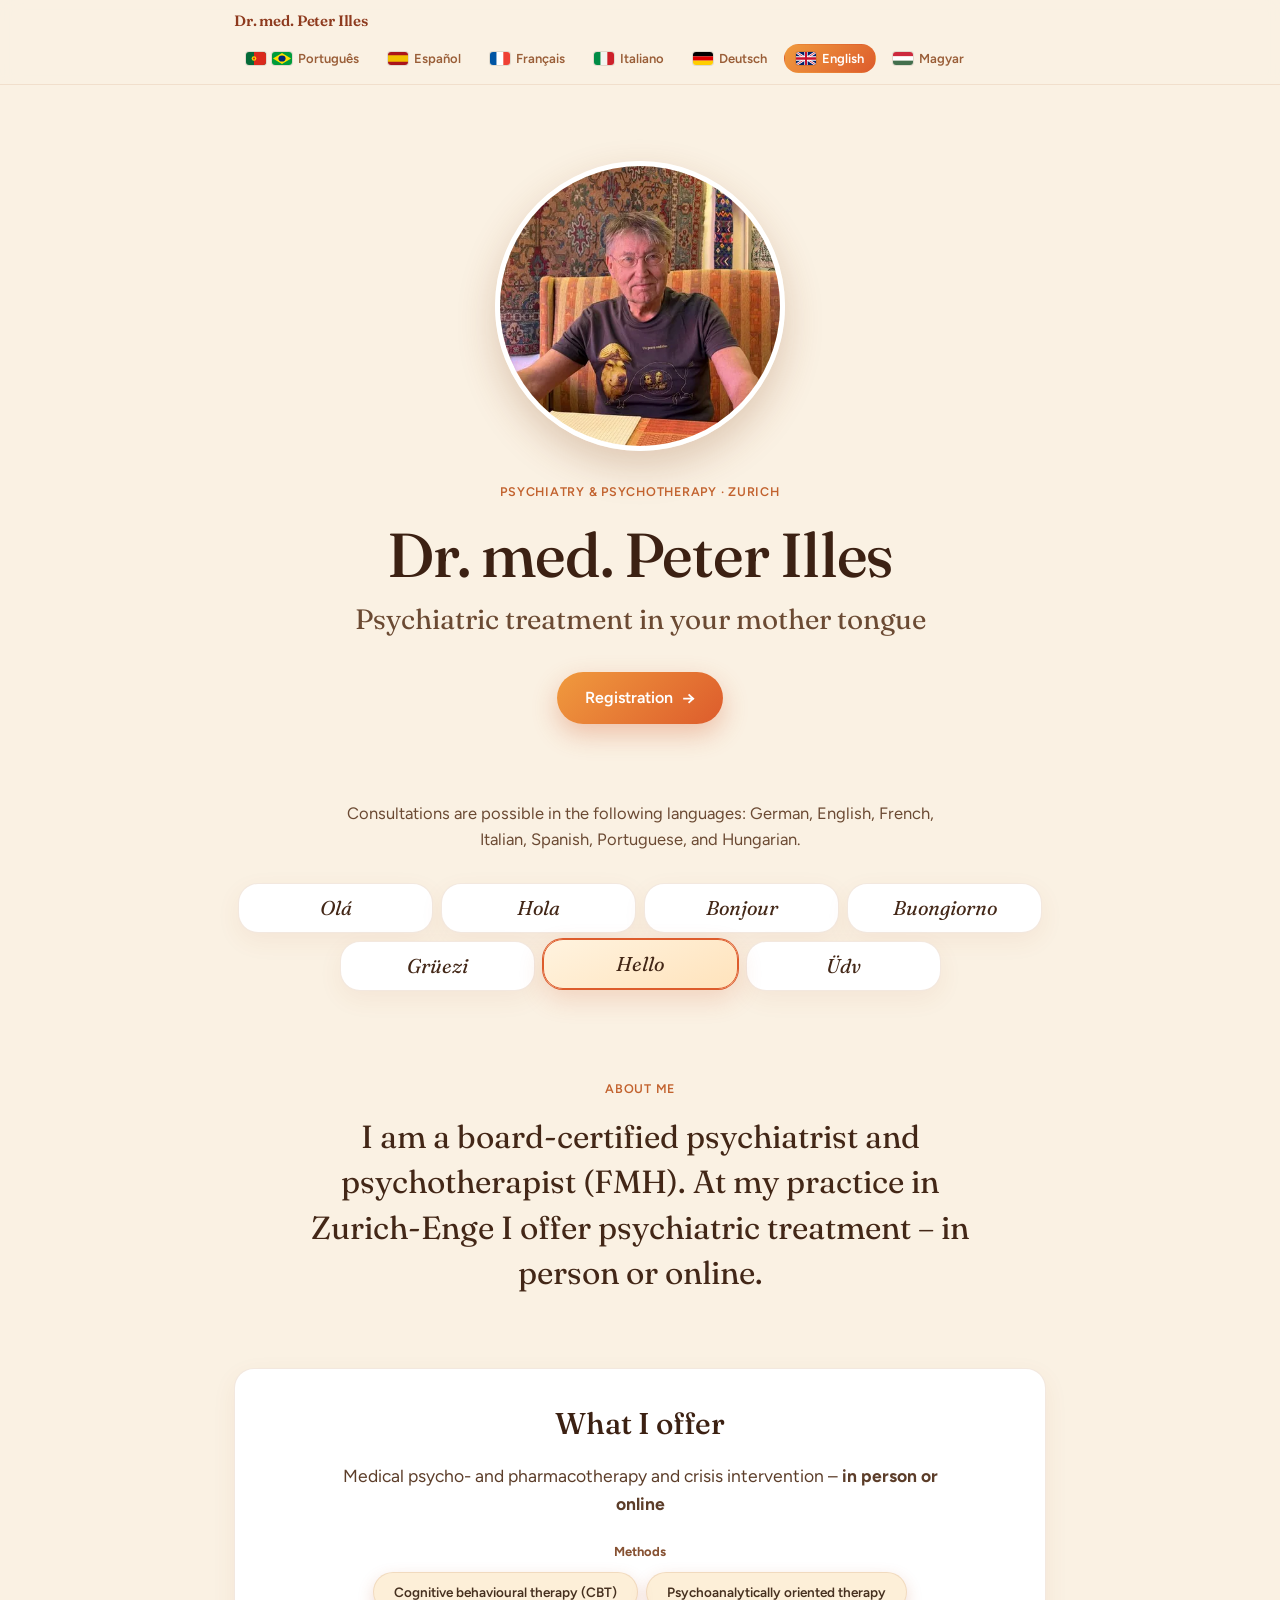
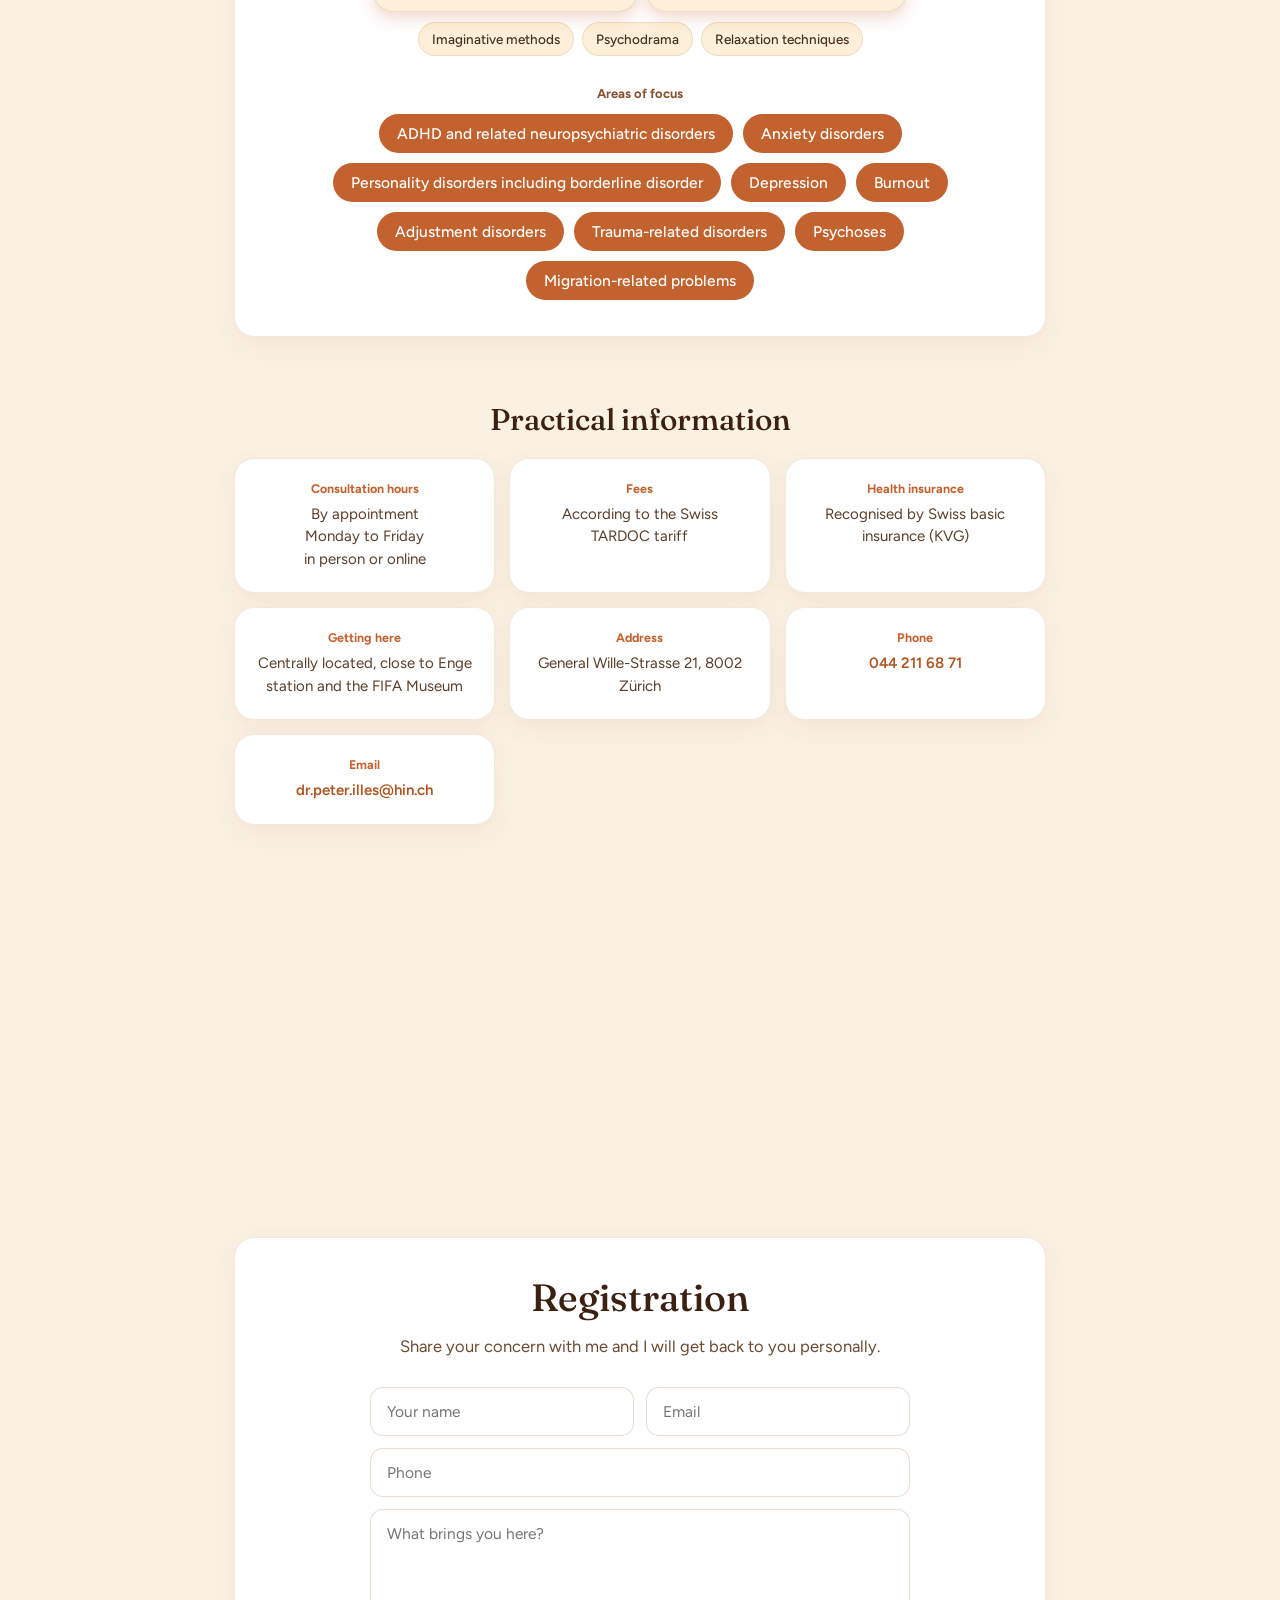
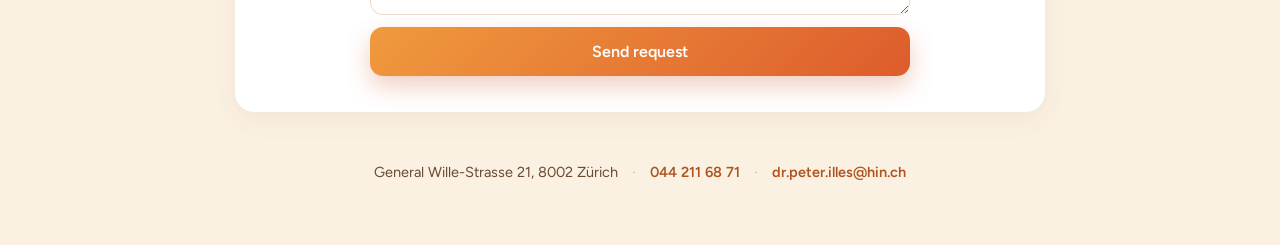
==== commit 62150a95: "Design: Foto ohne orangen Ring, Kästen vereinheitlicht (Radius, Rand, Schatten, Weiss) Co-Authored-B" ====
--- a/en/index.html
+++ b/en/index.html
@@ -32,7 +32,7 @@
   <link rel="preconnect" href="https://fonts.gstatic.com" crossorigin>
   <link href="https://fonts.googleapis.com/css2?family=Figtree:wght@400;500;600;700&family=Fraunces:opsz,ital,wght@9..144,0,400;9..144,0,500;9..144,0,600;9..144,1,400&display=swap" rel="stylesheet">
 
-  <style>@keyframes floatUp{0%{opacity:0;transform:translateY(14px)}to{opacity:1;transform:translateY(0)}}*,::after,::before{box-sizing:border-box}body{margin:0;font-family:"Figtree",system-ui,sans-serif;color:#46301f;background:#faf1e3;min-height:100vh;-webkit-font-smoothing:antialiased}::selection{background:#f6c56a;color:#4a2410}a{color:inherit}button{font-family:inherit}#nav{position:sticky;top:0;z-index:20;background:rgba(250,241,227,.86);backdrop-filter:blur(10px);border-bottom:1px solid rgba(180,110,60,.14)}#nav-inner,main{max-width:860px;margin:0 auto}#nav-inner,.pill{align-items:center}#nav-inner{padding:11px 24px;display:flex;justify-content:space-between;gap:14px;flex-wrap:wrap}#hero h1,#langs-intro h2,#nav-name{font-family:"Fraunces",Georgia,serif}#nav-name{font-weight:600;font-size:15px;color:#8e3a1e;letter-spacing:-.01em}#lang-pills{display:flex;flex-wrap:wrap;gap:5px}.pill{text-decoration:none;display:inline-flex;gap:6px;cursor:pointer;font-size:13px;font-weight:600;padding:6px 11px;border-radius:999px;border:1.5px solid transparent;transition:all .2s;background:0 0;color:#9a5e38}.pill.active{background:linear-gradient(135deg,#f09a3e,#dd5c2c);color:#fff}.pill svg{border-radius:3px;box-shadow:0 0 0 1px rgba(0,0,0,.1);flex:none}main{padding:0 24px}#hero{padding:76px 0 44px;text-align:center;animation:floatUp .7s ease both}#hero-portrait{width:clamp(230px,34vw,290px);height:clamp(230px,34vw,290px);border-radius:50%;object-fit:cover;object-position:center 28%;margin:0 auto 30px;display:block;border:5px solid #fff;box-shadow:0 0 0 2px rgba(221,92,44,.4),0 16px 38px rgba(140,70,30,.24)}#hero-kicker{display:inline-block;font-size:12.5px;font-weight:600;letter-spacing:.06em;text-transform:uppercase;color:#c2622e;margin-bottom:24px}#hero h1,#langs-intro h2{font-weight:500;color:#3c2113}#hero h1{font-size:clamp(36px,5.4vw,62px);line-height:1.04;letter-spacing:-.018em;margin:0 auto 14px;max-width:none;text-wrap:balance}#hero-lead{font-family:"Fraunces",Georgia,serif;font-weight:400;font-size:clamp(20px,2.6vw,28px);line-height:1.3;color:#6b4a33;max-width:22em;margin:0 auto 34px;text-wrap:balance}#hero-cta{display:inline-flex;align-items:center;gap:9px;background:linear-gradient(135deg,#f09a3e,#dd5c2c);color:#fff;font-weight:600;font-size:16px;text-decoration:none;padding:15px 28px;border-radius:999px;box-shadow:0 10px 26px rgba(210,90,44,.32)}#langs-section{padding:32px 0}#langs-intro{text-align:center;max-width:38em;margin:0 auto 30px}#langs-intro h2{font-size:clamp(26px,3.4vw,38px);margin:0 0 12px}#langs-intro p{font-size:16.5px;line-height:1.6;color:#6b4a33;margin:0}#lang-cards,.lang-card{display:flex;justify-content:center}#lang-cards{flex-wrap:wrap;gap:8px}.lang-card{text-decoration:none;font-family:inherit;cursor:pointer;flex-direction:column;align-items:center;gap:6px;padding:14px 6px;border-radius:18px;transition:all .22s;background:#fff;border:2px solid rgba(180,110,60,.14);width:calc(25% - 8px);min-width:110px}.lang-card.active{background:linear-gradient(155deg,#fff3df,#ffe3bc);border:2px solid #dd5c2c;box-shadow:0 10px 26px rgba(210,90,44,.2);transform:translateY(-2px)}#approach p,.lang-card-hello{font-family:"Fraunces",Georgia,serif;font-weight:400;color:#432717}.lang-card-hello{font-style:italic;font-size:20px;line-height:1}#approach{padding:48px 0;text-align:center}#approach-kicker{font-size:12.5px;font-weight:600;letter-spacing:.06em;text-transform:uppercase;color:#c2622e;margin-bottom:18px}#approach p{font-size:clamp(22px,3vw,32px);line-height:1.42;margin:0 auto;max-width:22em;text-wrap:pretty}#offer{padding:24px 0}#offer-box{background:#fff;border:1px solid rgba(180,110,60,.16);border-radius:22px;padding:36px;text-align:center}#offer-kicker{font-family:"Fraunces",Georgia,serif;font-size:clamp(22px,2.8vw,30px);font-weight:500;color:#3c2113;margin:0 0 20px}#contact-box>p,#offer-body{font-size:17.5px;line-height:1.6;color:#5c3d29;margin:0 auto 26px;max-width:34em}#methods-title{font-size:13px;font-weight:700;color:#875233;margin-bottom:13px}#methods-list{display:flex;flex-direction:column;gap:10px;align-items:center}.methods-primary-row,.methods-secondary-row{display:flex;flex-wrap:wrap;gap:8px;justify-content:center}.method-tag,.method-tag-primary{font-size:13.5px;font-weight:500;background:#f7cd8652;border:1px solid rgba(180,110,60,.16);padding:8px 13px;border-radius:999px}.method-tag-primary{font-weight:600;padding:11px 20px;box-shadow:0 6px 16px rgba(190,80,40,.22)}#focus{padding:24px 0}#focus h2{font-size:clamp(22px,2.8vw,30px);margin:0 0 18px;text-align:center}#focus-list{display:flex;flex-wrap:wrap;gap:10px;justify-content:center}.focus-tag{font-size:15.5px;font-weight:500;color:#fff;background:#c2622e;padding:10px 18px;border-radius:999px}#practical{padding:40px 0 24px}#contact-box h2,#focus h2,#practical h2{font-family:"Fraunces",Georgia,serif;font-weight:500;color:#3c2113}#practical h2{font-size:clamp(22px,2.8vw,30px);margin:0 0 20px;text-align:center}#practical-grid{display:grid;grid-template-columns:repeat(auto-fit,minmax(210px,1fr));gap:14px}.info-card{background:#fff;border:1px solid rgba(180,110,60,.16);border-radius:18px;padding:22px;text-align:center}.info-label{font-size:12.5px;font-weight:700;color:#c2622e;margin-bottom:7px}.info-value{font-size:15px;line-height:1.5;color:#5c3d29}#contact{padding:44px 0 30px;scroll-margin-top:60px}#contact-box{background:linear-gradient(160deg,#fffdf9,#ffead0);border:1px solid rgba(180,110,60,.18);border-radius:28px;padding:44px;box-shadow:0 18px 46px rgba(170,90,45,.12);text-align:center}#contact-box h2{font-size:clamp(26px,3.4vw,38px);margin:0 0 12px}#contact-box>p{font-size:16.5px;color:#6b4a33;margin:0 auto 28px;max-width:32em}#contact-form{display:grid;grid-template-columns:1fr 1fr;gap:12px;max-width:540px;margin:0 auto;text-align:left}#contact-form input,#contact-form textarea{font-family:inherit;font-size:15.5px;color:#46301f;background:#fff;border:1.5px solid rgba(180,110,60,.24);border-radius:13px;padding:14px 16px;outline:0;transition:border-color .2s}#contact-form input:focus,#contact-form textarea:focus{border-color:#dd5c2c}#contact-form input[name=phone],#contact-form textarea,#form-note{grid-column:1/-1}#contact-form textarea{resize:vertical}#contact-form button{grid-column:1/-1;font-family:inherit;font-weight:600;font-size:16px;color:#fff;background:linear-gradient(135deg,#f09a3e,#dd5c2c);border:0;border-radius:13px;padding:15px;cursor:pointer;box-shadow:0 10px 24px rgba(210,90,44,.3);transition:opacity .2s}#contact-form button:hover{opacity:.88}#form-note{font-size:12.5px;color:#a4673f;line-height:1.45;text-align:center}@media (max-width:640px){#contact-box{padding:28px 20px}#contact-form{grid-template-columns:1fr}}footer{padding:20px 0 64px;display:flex;flex-wrap:wrap;gap:14px;justify-content:center;align-items:center}footer a,footer span{font-size:14.5px;color:#6b4a33}footer .dot{color:#d8b48e}footer a{color:#b0541f;text-decoration:none;font-weight:600}#focus-title{font-family:inherit;font-size:13px;font-weight:700;color:#875233;margin:30px 0 13px}</style>
+  <style>@keyframes floatUp{0%{opacity:0;transform:translateY(14px)}to{opacity:1;transform:translateY(0)}}*,::after,::before{box-sizing:border-box}body{margin:0;font-family:"Figtree",system-ui,sans-serif;color:#46301f;background:#faf1e3;min-height:100vh;-webkit-font-smoothing:antialiased}::selection{background:#f6c56a;color:#4a2410}a{color:inherit}button{font-family:inherit}#nav{position:sticky;top:0;z-index:20;background:rgba(250,241,227,.86);backdrop-filter:blur(10px);border-bottom:1px solid rgba(180,110,60,.14)}#nav-inner,main{max-width:860px;margin:0 auto}#nav-inner,.pill{align-items:center}#nav-inner{padding:11px 24px;display:flex;justify-content:space-between;gap:14px;flex-wrap:wrap}#hero h1,#langs-intro h2,#nav-name{font-family:"Fraunces",Georgia,serif}#nav-name{font-weight:600;font-size:15px;color:#8e3a1e;letter-spacing:-.01em}#lang-pills{display:flex;flex-wrap:wrap;gap:5px}.pill{text-decoration:none;display:inline-flex;gap:6px;cursor:pointer;font-size:13px;font-weight:600;padding:6px 11px;border-radius:999px;border:1.5px solid transparent;transition:all .2s;background:0 0;color:#9a5e38}.pill.active{background:linear-gradient(135deg,#f09a3e,#dd5c2c);color:#fff}.pill svg{border-radius:3px;box-shadow:0 0 0 1px rgba(0,0,0,.1);flex:none}main{padding:0 24px}#hero{padding:76px 0 44px;text-align:center;animation:floatUp .7s ease both}#hero-portrait{width:clamp(230px,34vw,290px);height:clamp(230px,34vw,290px);border-radius:50%;object-fit:cover;object-position:center 28%;margin:0 auto 30px;display:block;border:5px solid #fff;box-shadow:0 16px 38px rgba(140,70,30,.24)}#hero-kicker{display:inline-block;font-size:12.5px;font-weight:600;letter-spacing:.06em;text-transform:uppercase;color:#c2622e;margin-bottom:24px}#hero h1,#langs-intro h2{font-weight:500;color:#3c2113}#hero h1{font-size:clamp(36px,5.4vw,62px);line-height:1.04;letter-spacing:-.018em;margin:0 auto 14px;max-width:none;text-wrap:balance}#hero-lead{font-family:"Fraunces",Georgia,serif;font-weight:400;font-size:clamp(20px,2.6vw,28px);line-height:1.3;color:#6b4a33;max-width:22em;margin:0 auto 34px;text-wrap:balance}#hero-cta{display:inline-flex;align-items:center;gap:9px;background:linear-gradient(135deg,#f09a3e,#dd5c2c);color:#fff;font-weight:600;font-size:16px;text-decoration:none;padding:15px 28px;border-radius:999px;box-shadow:0 10px 26px rgba(210,90,44,.32)}#langs-section{padding:32px 0}#langs-intro{text-align:center;max-width:38em;margin:0 auto 30px}#langs-intro h2{font-size:clamp(26px,3.4vw,38px);margin:0 0 12px}#langs-intro p{font-size:16.5px;line-height:1.6;color:#6b4a33;margin:0}#lang-cards,.lang-card{display:flex;justify-content:center}#lang-cards{flex-wrap:wrap;gap:8px}.lang-card{text-decoration:none;font-family:inherit;cursor:pointer;flex-direction:column;align-items:center;gap:6px;padding:14px 6px;border-radius:18px;transition:all .22s;background:#fff;border:2px solid rgba(180,110,60,.14);width:calc(25% - 8px);min-width:110px}.lang-card.active{background:linear-gradient(155deg,#fff3df,#ffe3bc);border:2px solid #dd5c2c;box-shadow:0 10px 26px rgba(210,90,44,.2);transform:translateY(-2px)}#approach p,.lang-card-hello{font-family:"Fraunces",Georgia,serif;font-weight:400;color:#432717}.lang-card-hello{font-style:italic;font-size:20px;line-height:1}#approach{padding:48px 0;text-align:center}#approach-kicker{font-size:12.5px;font-weight:600;letter-spacing:.06em;text-transform:uppercase;color:#c2622e;margin-bottom:18px}#approach p{font-size:clamp(22px,3vw,32px);line-height:1.42;margin:0 auto;max-width:22em;text-wrap:pretty}#offer{padding:24px 0}#offer-box{background:#fff;border:1px solid rgba(180,110,60,.16);border-radius:22px;padding:36px;text-align:center}#offer-kicker{font-family:"Fraunces",Georgia,serif;font-size:clamp(22px,2.8vw,30px);font-weight:500;color:#3c2113;margin:0 0 20px}#contact-box>p,#offer-body{font-size:17.5px;line-height:1.6;color:#5c3d29;margin:0 auto 26px;max-width:34em}#methods-title{font-size:13px;font-weight:700;color:#875233;margin-bottom:13px}#methods-list{display:flex;flex-direction:column;gap:10px;align-items:center}.methods-primary-row,.methods-secondary-row{display:flex;flex-wrap:wrap;gap:8px;justify-content:center}.method-tag,.method-tag-primary{font-size:13.5px;font-weight:500;background:#f7cd8652;border:1px solid rgba(180,110,60,.16);padding:8px 13px;border-radius:999px}.method-tag-primary{font-weight:600;padding:11px 20px;box-shadow:0 6px 16px rgba(190,80,40,.22)}#focus{padding:24px 0}#focus h2{font-size:clamp(22px,2.8vw,30px);margin:0 0 18px;text-align:center}#focus-list{display:flex;flex-wrap:wrap;gap:10px;justify-content:center}.focus-tag{font-size:15.5px;font-weight:500;color:#fff;background:#c2622e;padding:10px 18px;border-radius:999px}#practical{padding:40px 0 24px}#contact-box h2,#focus h2,#practical h2{font-family:"Fraunces",Georgia,serif;font-weight:500;color:#3c2113}#practical h2{font-size:clamp(22px,2.8vw,30px);margin:0 0 20px;text-align:center}#practical-grid{display:grid;grid-template-columns:repeat(auto-fit,minmax(210px,1fr));gap:14px}.info-card{background:#fff;border:1px solid rgba(180,110,60,.16);border-radius:18px;padding:22px;text-align:center}.info-label{font-size:12.5px;font-weight:700;color:#c2622e;margin-bottom:7px}.info-value{font-size:15px;line-height:1.5;color:#5c3d29}#contact{padding:44px 0 30px;scroll-margin-top:60px}#contact-box{background:linear-gradient(160deg,#fffdf9,#ffead0);border:1px solid rgba(180,110,60,.18);border-radius:28px;padding:44px;box-shadow:0 18px 46px rgba(170,90,45,.12);text-align:center}#contact-box h2{font-size:clamp(26px,3.4vw,38px);margin:0 0 12px}#contact-box>p{font-size:16.5px;color:#6b4a33;margin:0 auto 28px;max-width:32em}#contact-form{display:grid;grid-template-columns:1fr 1fr;gap:12px;max-width:540px;margin:0 auto;text-align:left}#contact-form input,#contact-form textarea{font-family:inherit;font-size:15.5px;color:#46301f;background:#fff;border:1.5px solid rgba(180,110,60,.24);border-radius:13px;padding:14px 16px;outline:0;transition:border-color .2s}#contact-form input:focus,#contact-form textarea:focus{border-color:#dd5c2c}#contact-form input[name=phone],#contact-form textarea,#form-note{grid-column:1/-1}#contact-form textarea{resize:vertical}#contact-form button{grid-column:1/-1;font-family:inherit;font-weight:600;font-size:16px;color:#fff;background:linear-gradient(135deg,#f09a3e,#dd5c2c);border:0;border-radius:13px;padding:15px;cursor:pointer;box-shadow:0 10px 24px rgba(210,90,44,.3);transition:opacity .2s}#contact-form button:hover{opacity:.88}#form-note{font-size:12.5px;color:#a4673f;line-height:1.45;text-align:center}@media (max-width:640px){#contact-box{padding:28px 20px}#contact-form{grid-template-columns:1fr}}footer{padding:20px 0 64px;display:flex;flex-wrap:wrap;gap:14px;justify-content:center;align-items:center}footer a,footer span{font-size:14.5px;color:#6b4a33}footer .dot{color:#d8b48e}footer a{color:#b0541f;text-decoration:none;font-weight:600}#focus-title{font-family:inherit;font-size:13px;font-weight:700;color:#875233;margin:30px 0 13px}#offer-box,#contact-box,.info-card,.lang-card{background:#fff;border:1px solid rgba(180,110,60,.16);border-radius:20px;box-shadow:0 8px 24px rgba(170,90,45,.07)}#offer-box,#contact-box{padding:36px}.lang-card.active{background:linear-gradient(155deg,#fff3df,#ffe3bc);border:1px solid #dd5c2c;box-shadow:0 0 0 1px #dd5c2c,0 10px 26px rgba(210,90,44,.2)}@media (max-width:640px){#offer-box,#contact-box{padding:28px 20px}}</style>
 
   <script type="application/ld+json">{"@context":"https://schema.org","@type":"Physician","@id":"https://peterilles.info/#physician","name":"Dr. med. Peter Illes","description":"English-speaking psychiatrist in Zurich: Dr. med. Peter Illes, FMH specialist in psychiatry and psychotherapy. Sessions in English, German, French, Italian, Spanish, Portuguese and Hungarian – in person or online.","medicalSpecialty":"https://schema.org/Psychiatric","url":"https://peterilles.info/en/","image":"https://peterilles.info/dr-illes-portrait.webp","telephone":"+41442116871","email":"mailto:dr.peter.illes@hin.ch","address":{"@type":"PostalAddress","streetAddress":"General Wille-Strasse 21","postalCode":"8002","addressLocality":"Zürich","addressCountry":"CH"},"geo":{"@type":"GeoCoordinates","latitude":47.36374597116766,"longitude":8.529243776901245},"hasMap":"https://www.google.com/maps/search/?api=1&query=General+Wille-Strasse+21%2C+8002+Z%C3%BCrich","availableLanguage":["German","English","French","Italian","Spanish","Portuguese","Hungarian"]}</script>
 </head>
